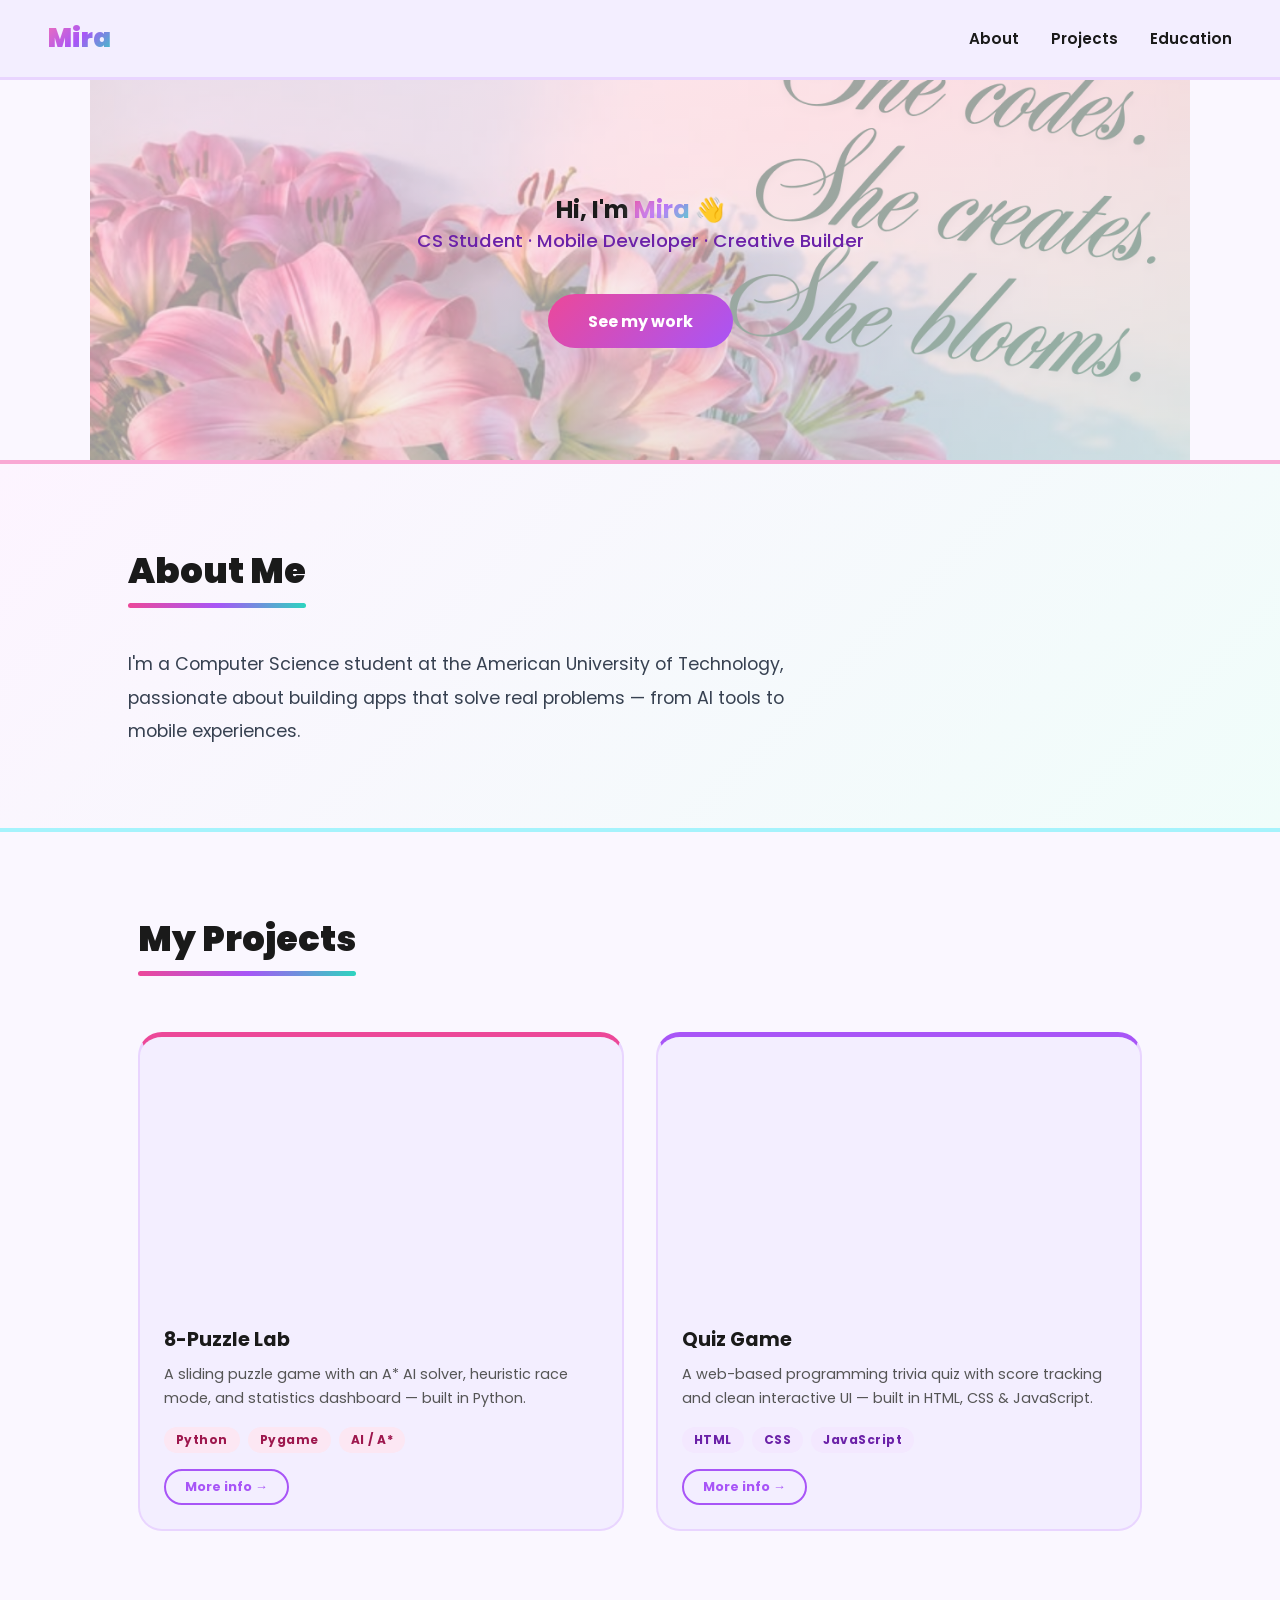
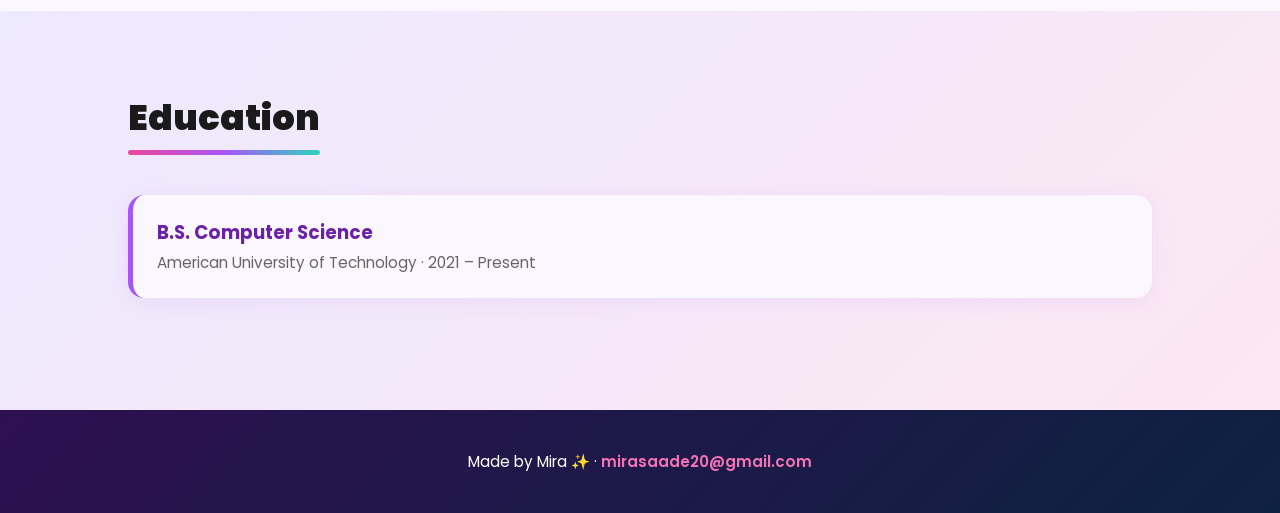
==== index.html @ 347b407c "Refactor HTML structure and add hero background" ====
<!DOCTYPE html>
<html lang="en">

<head>
  <meta charset="UTF-8">
  <meta name="viewport" content="width=device-width, initial-scale=1.0">
  <title>Mira | Portfolio</title>
  <link rel="stylesheet" href="style.css">
</head>

<body>

  <!-- ========== NAVIGATION ========== -->
  <nav>
    <div class="logo">Mira</div>
    <ul class="nav-links">
      <li><a href="#about">About</a></li>
      <li><a href="#projects">Projects</a></li>
      <li><a href="#education">Education</a></li>
    </ul>
  </nav>
  

  <!-- ========== HERO ========== -->
<section id="hero">
  <div class="hero-bg"></div>
  <div class="hero-content">
    <h1>Hi, I'm <span class="highlight">Mira</span> 👋</h1>
    <p class="tagline">CS Student · Mobile Developer · Creative Builder</p>
    <a href="#projects" class="btn">See my work</a>
  </div>
</section>
  <!-- ========== ABOUT ========== -->
  <section id="about">
    <h2>About Me</h2>
    <p>
      I'm a Computer Science student at the American University of Technology,
      passionate about building apps that solve real problems — from AI tools
      to mobile experiences. 
    </p>
  </section>

 <!-- ========== PROJECTS ========== -->
<section id="projects">
  <h2>My Projects</h2>
  <div class="projects-grid">

    <!-- CARD 1: 8-Puzzle Lab -->
    <div class="card fade-in">
      <div class="card-video">
        <iframe src="https://www.youtube.com/embed/MErpe9CyqtI?si=KEgLSwaUrNGm8_VK" title="YouTube video player" frameborder="0" allow="accelerometer; autoplay; clipboard-write; encrypted-media; gyroscope; picture-in-picture; web-share" referrerpolicy="strict-origin-when-cross-origin" allowfullscreen></iframe>
      </div>
      <div class="card-body">
        <h3>8-Puzzle Lab</h3>
        <p class="card-desc">A sliding puzzle game with an A* AI solver, heuristic race mode, and statistics dashboard — built in Python.</p>
        <div class="tags">
          <span class="tag">Python</span>
          <span class="tag">Pygame</span>
          <span class="tag">AI / A*</span>
        </div>
        <a href="puzzle.html" class="more-btn">More info →</a>
      </div>
    </div>

    <!-- CARD 2: Quiz Game -->
    <div class="card fade-in">
      <div class="card-video">
        <iframe src="https://www.youtube.com/embed/pGNWIOs5JM0?si=t8QTlGQ1ZAHev9mw" title="YouTube video player" frameborder="0" allow="accelerometer; autoplay; clipboard-write; encrypted-media; gyroscope; picture-in-picture; web-share" referrerpolicy="strict-origin-when-cross-origin" allowfullscreen></iframe>
      </div>
      <div class="card-body">
        <h3>Quiz Game</h3>
        <p class="card-desc">A web-based programming trivia quiz with score tracking and clean interactive UI — built in HTML, CSS & JavaScript.</p>
        <div class="tags">
          <span class="tag">HTML</span>
          <span class="tag">CSS</span>
          <span class="tag">JavaScript</span>
        </div>
        <a href="quiz.html" class="more-btn">More info →</a>
      </div>
    </div>

  </div>
</section>

  <!-- ========== EDUCATION ========== -->
  <section id="education">
    <h2>Education</h2>

    <div class="edu-item">
      <h3>B.S. Computer Science</h3>
      <p>American University of Technology · 2021 – Present</p>
    </div>

   

  </section>

  <!-- ========== FOOTER ========== -->
  <footer>
    <p>Made by Mira ✨ · <a href="mailto:your@email.com">mirasaade20@gmail.com</a></p>
  </footer>

  <script src="script.js"></script>

</body>
</html>
---- style.css ----
@import url('https://fonts.googleapis.com/css2?family=Poppins:wght@400;600;700;900&display=swap');

* { margin: 0; padding: 0; box-sizing: border-box; }

body {
  font-family: 'Poppins', sans-serif;
  background: #faf7ff;
  color: #1a1a1a;
}

/* ===== NAV ===== */
nav {
  display: flex;
  justify-content: space-between;
  align-items: center;
  padding: 1.2rem 3rem;
  background: #f3eeff;
  border-bottom: 3px solid #e9d5ff;
  position: sticky;
  top: 0;
  z-index: 100;
}

.logo {
  font-size: 1.6rem;
  font-weight: 900;
  background: linear-gradient(135deg, #f472b6, #a855f7, #2dd4bf);
  -webkit-background-clip: text;
  -webkit-text-fill-color: transparent;
  background-clip: text;
}

.nav-links { list-style: none; display: flex; gap: 2rem; }

.nav-links a {
  text-decoration: none;
  color: #1a1a1a;
  font-weight: 600;
  font-size: 0.95rem;
  transition: color 0.2s;
}

.nav-links a:hover { color: #a855f7; }

/* ===== HERO ===== */
#hero {
  position: relative;
  text-align: center;
  padding: 7rem 2rem;
  overflow: hidden;
}

.hero-bg {
  position: absolute;
  inset: 0;
  background-image: url('roses.png');
  background-size: cover;
  background-position: center;
  opacity: 0.65;
  z-index: 0;
}

#hero::after {
  content: '';
  position: absolute;
  inset: 0;
  background: linear-gradient(160deg, 
    rgba(253,242,255,0.5) 0%, 
    rgba(252,231,243,0.4) 40%, 
    rgba(204,251,241,0.45) 100%);  z-index: 1;
}

.hero-content {
  position: relative;
  z-index: 2;
}

#hero h1 {
  text-shadow: 0 2px 20px rgba(255,255,255,0.8);
}

.tagline {
  text-shadow: 0 2px 10px rgba(255,255,255,0.9);
}

.highlight {
  background: linear-gradient(135deg, #ec4899, #a855f7, #2dd4bf);
  -webkit-background-clip: text;
  -webkit-text-fill-color: transparent;
  background-clip: text;
}

.tagline {
  font-size: 1.15rem;
  color: #6b21a8;
  margin-bottom: 2.5rem;
  font-weight: 500;
  position: relative; z-index: 1;
}

.btn {
  display: inline-block;
  background: linear-gradient(135deg, #ec4899, #a855f7);
  color: #fff;
  padding: 0.9rem 2.5rem;
  border-radius: 100px;
  text-decoration: none;
  font-weight: 700;
  font-size: 1rem;
  transition: transform 0.2s, box-shadow 0.2s;
  position: relative; z-index: 1;
}

.btn:hover {
  transform: translateY(-3px);
  box-shadow: 0 12px 35px rgba(168, 85, 247, 0.5);
}

/* ===== SECTIONS SHARED ===== */
section {
  padding: 5rem 3rem;
  max-width: 1100px;
  margin: 0 auto;
}

section h2 {
  font-size: 2.2rem;
  font-weight: 900;
  margin-bottom: 2.5rem;
  display: inline-block;
}

section h2::after {
  content: '';
  display: block;
  height: 5px;
  border-radius: 5px;
  background: linear-gradient(90deg, #ec4899, #a855f7, #2dd4bf);
  margin-top: 6px;
}

/* ===== ABOUT ===== */
#about {
  max-width: 100%;
  padding: 5rem 10%;
  background: linear-gradient(135deg, #fdf4ff, #f0fdfa);
  border-top: 4px solid #f9a8d4;
  border-bottom: 4px solid #a5f3fc;
}

#about p {
  font-size: 1.1rem;
  line-height: 1.9;
  color: #374151;
  max-width: 700px;
}

/* ===== PROJECTS GRID ===== */
.projects-grid {
  display: grid;
  grid-template-columns: repeat(auto-fit, minmax(320px, 1fr));
  gap: 2rem;
  margin-top: 1rem;
}

.card {
  background: #f3eeff;
  border-radius: 24px;
  padding: 1.5rem;
  border: 2px solid #e9d5ff;
  transition: transform 0.25s, box-shadow 0.25s, border-color 0.25s;
}

.card:nth-child(1) { border-top: 5px solid #ec4899; }
.card:nth-child(2) { border-top: 5px solid #a855f7; }
.card:nth-child(3) { border-top: 5px solid #2dd4bf; }
.card:nth-child(4) { border-top: 5px solid #f97316; }
.card:nth-child(5) { border-top: 5px solid #eab308; }
.card:nth-child(6) { border-top: 5px solid #ec4899; }

.card:hover {
  transform: translateY(-8px);
  box-shadow: 0 24px 60px rgba(168, 85, 247, 0.18);
  border-color: #c4b5fd;
}

.card-body h3 {
  font-size: 1.2rem;
  font-weight: 700;
  margin-bottom: 0.5rem;
  color: #1a1a1a;
}

.card-desc {
  font-size: 0.9rem;
  color: #555;
  line-height: 1.7;
  margin-bottom: 1rem;
}

/* ===== VIDEO AREA ===== */
.card-video {
  position: relative;
  width: 100%;
  padding-top: 56.25%;
  border-radius: 14px;
  overflow: hidden;
  margin-bottom: 1.2rem;
}

.card-video iframe {
  position: absolute;
  top: 0; left: 0;
  width: 100%; height: 100%;
  border: none;
  border-radius: 14px;
}

.video-placeholder {
  position: absolute;
  top: 0; left: 0;
  width: 100%; height: 100%;
  display: flex;
  align-items: center;
  justify-content: center;
  background: linear-gradient(135deg, #fdf4ff, #f0fdfa, #fef9c3);
  border-radius: 14px;
}

.video-placeholder span {
  font-size: 0.85rem;
  font-weight: 700;
  color: #a855f7;
}

/* ===== PROJECT DETAILS ===== */
.card-details {
  margin: 1rem 0;
  display: flex;
  flex-direction: column;
  gap: 0.7rem;
}

.detail-row {
  border-left: 3px solid #f472b6;
  padding-left: 0.8rem;
  border-radius: 0;
}

.detail-label {
  font-size: 0.7rem;
  font-weight: 700;
  text-transform: uppercase;
  letter-spacing: 0.05em;
  color: #a855f7;
  display: block;
  margin-bottom: 0.2rem;
}

.detail-row p {
  font-size: 0.85rem;
  color: #555;
  line-height: 1.6;
}

/* ===== TAGS ===== */
.tags { display: flex; flex-wrap: wrap; gap: 8px; margin-top: 1rem; }

.tag {
  font-size: 0.75rem;
  font-weight: 700;
  padding: 4px 12px;
  border-radius: 100px;
  letter-spacing: 0.04em;
}

.card:nth-child(1) .tag { background: #fce7f3; color: #9d174d; }
.card:nth-child(2) .tag { background: #f3e8ff; color: #6b21a8; }
.card:nth-child(3) .tag { background: #ccfbf1; color: #065f46; }
.card:nth-child(4) .tag { background: #ffedd5; color: #9a3412; }
.card:nth-child(5) .tag { background: #fef9c3; color: #713f12; }
.card:nth-child(6) .tag { background: #fce7f3; color: #9d174d; }

/* ===== EDUCATION ===== */
#education {
  max-width: 100%;
  padding: 5rem 10%;
  background: linear-gradient(135deg, #ede9fe, #fce7f3);
}

.edu-item {
  margin-bottom: 2rem;
  padding: 1.5rem;
  border-radius: 16px;
  background: #faf7ff;
  border-left: 5px solid #a855f7;
  box-shadow: 0 4px 20px rgba(168, 85, 247, 0.1);
}

.edu-item h3 {
  font-size: 1.15rem;
  font-weight: 700;
  color: #6b21a8;
  margin-bottom: 0.3rem;
}

.edu-item p { color: #666; font-size: 0.95rem; }

/* ===== FOOTER ===== */
footer {
  background: linear-gradient(135deg, #2d1050, #0d2240);
  color: #fff;
  text-align: center;
  padding: 2.5rem;
  font-size: 0.95rem;
}

footer a {
  color: #f472b6;
  text-decoration: none;
  font-weight: 600;
}

footer a:hover { color: #2dd4bf; }

/* ===== SCROLL ANIMATIONS ===== */
.fade-in {
  opacity: 0;
  transform: translateY(30px);
  transition: opacity 0.6s ease-out, transform 0.6s ease-out;
}

.fade-in.visible {
  opacity: 1;
  transform: translateY(0);
}
/* ===== MORE INFO BUTTON ===== */
.more-btn {
  display: inline-block;
  margin-top: 1rem;
  background: none;
  border: 2px solid #a855f7;
  color: #a855f7;
  padding: 0.45rem 1.2rem;
  border-radius: 100px;
  font-family: 'Poppins', sans-serif;
  font-size: 0.8rem;
  font-weight: 700;
  cursor: pointer;
  transition: all 0.2s;
}

.more-btn:hover {
  background: #a855f7;
  color: #fff;
}

.more-btn.open {
  background: #a855f7;
  color: #fff;
}

/* ===== COLLAPSIBLE DETAILS ===== */
.card-details.hidden {
  display: none;
}

.card-details {
  margin-top: 1rem;
  display: flex;
  flex-direction: column;
  gap: 0.7rem;
  animation: fadeDown 0.3s ease-out;
}

@keyframes fadeDown {
  from { opacity: 0; transform: translateY(-8px); }
  to   { opacity: 1; transform: translateY(0); }
}
.more-btn {
  display: inline-block;
  margin-top: 1rem;
  background: none;
  border: 2px solid #a855f7;
  color: #a855f7;
  padding: 0.45rem 1.2rem;
  border-radius: 100px;
  font-family: 'Poppins', sans-serif;
  font-size: 0.8rem;
  font-weight: 700;
  text-decoration: none;
  transition: all 0.2s;
}

.more-btn:hover {
  background: #a855f7;
  color: #fff;
}
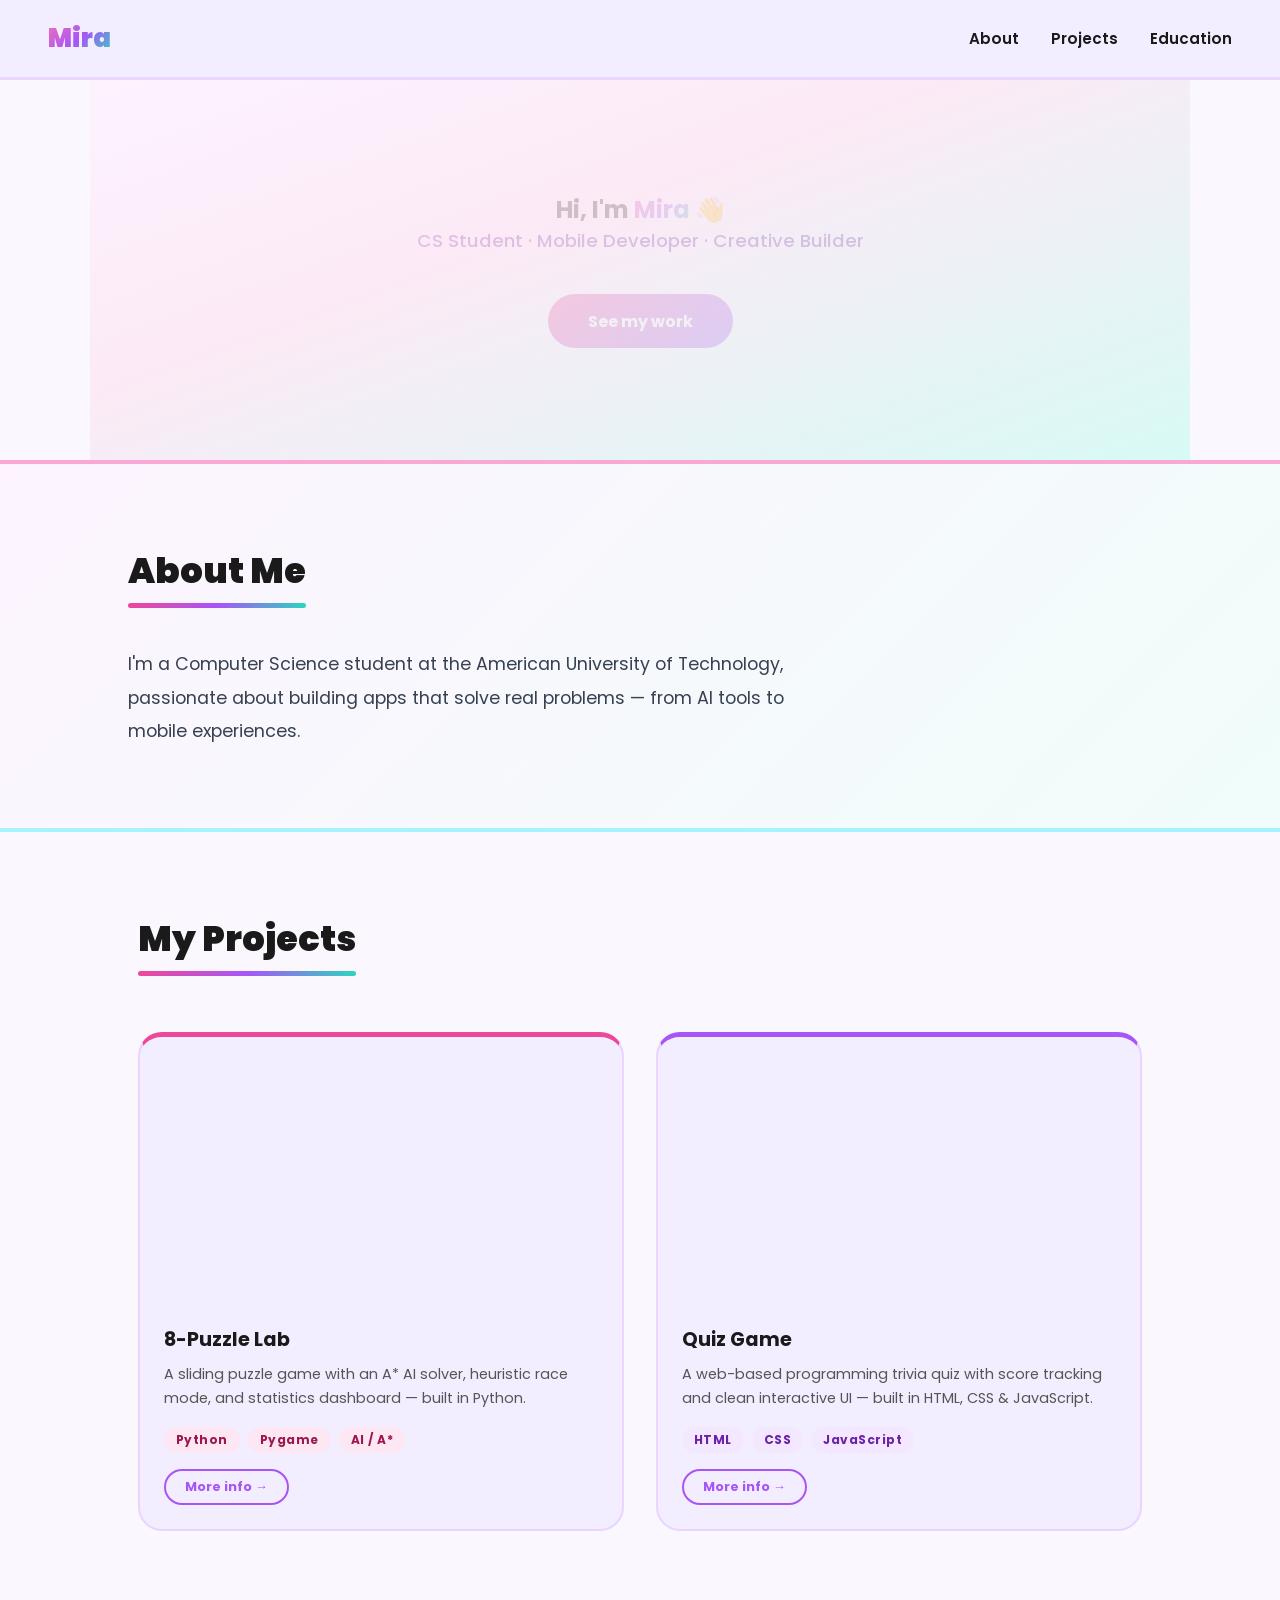
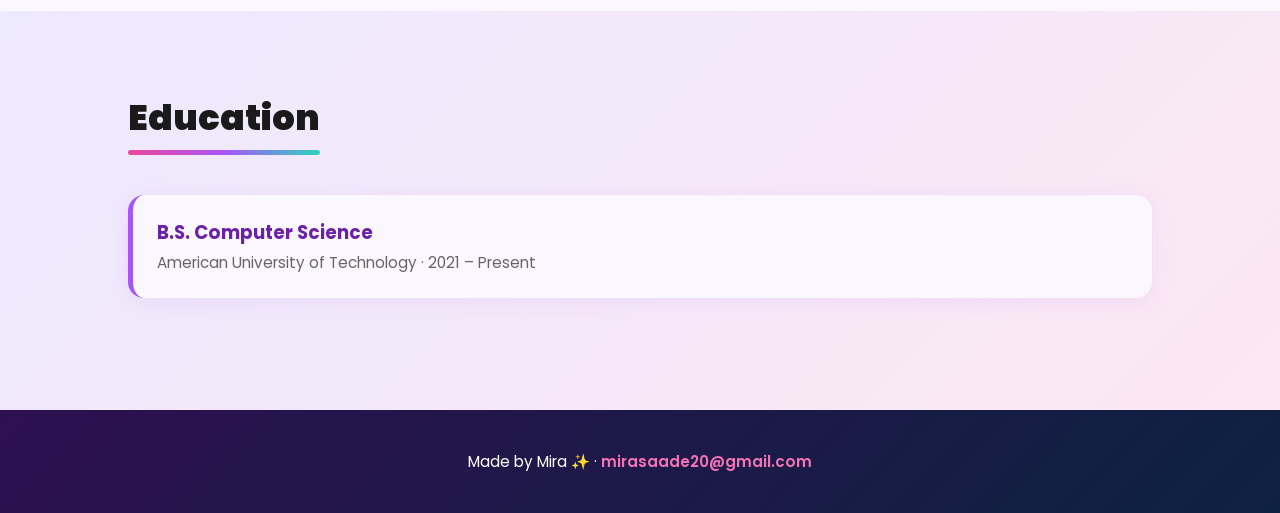
==== commit f0a35824: "Fix HTML structure and formatting" ====
--- a/index.html
+++ b/index.html
@@ -22,14 +22,12 @@
   
 
   <!-- ========== HERO ========== -->
-<section id="hero">
-  <div class="hero-bg"></div>
-  <div class="hero-content">
+  <section id="hero">
     <h1>Hi, I'm <span class="highlight">Mira</span> 👋</h1>
     <p class="tagline">CS Student · Mobile Developer · Creative Builder</p>
     <a href="#projects" class="btn">See my work</a>
-  </div>
-</section>
+  </section>
+
   <!-- ========== ABOUT ========== -->
   <section id="about">
     <h2>About Me</h2>
--- a/style.css
+++ b/style.css
@@ -56,7 +56,7 @@
   background-image: url('roses.png');
   background-size: cover;
   background-position: center;
-  opacity: 0.65;
+  opacity: 0.35;
   z-index: 0;
 }
 
@@ -64,23 +64,13 @@
   content: '';
   position: absolute;
   inset: 0;
-  background: linear-gradient(160deg, 
-    rgba(253,242,255,0.5) 0%, 
-    rgba(252,231,243,0.4) 40%, 
-    rgba(204,251,241,0.45) 100%);  z-index: 1;
+  background: linear-gradient(160deg, rgba(253,242,255,0.85) 0%, rgba(252,231,243,0.8) 40%, rgba(204,251,241,0.75) 100%);
+  z-index: 1;
 }
 
 .hero-content {
   position: relative;
   z-index: 2;
-}
-
-#hero h1 {
-  text-shadow: 0 2px 20px rgba(255,255,255,0.8);
-}
-
-.tagline {
-  text-shadow: 0 2px 10px rgba(255,255,255,0.9);
 }
 
 .highlight {
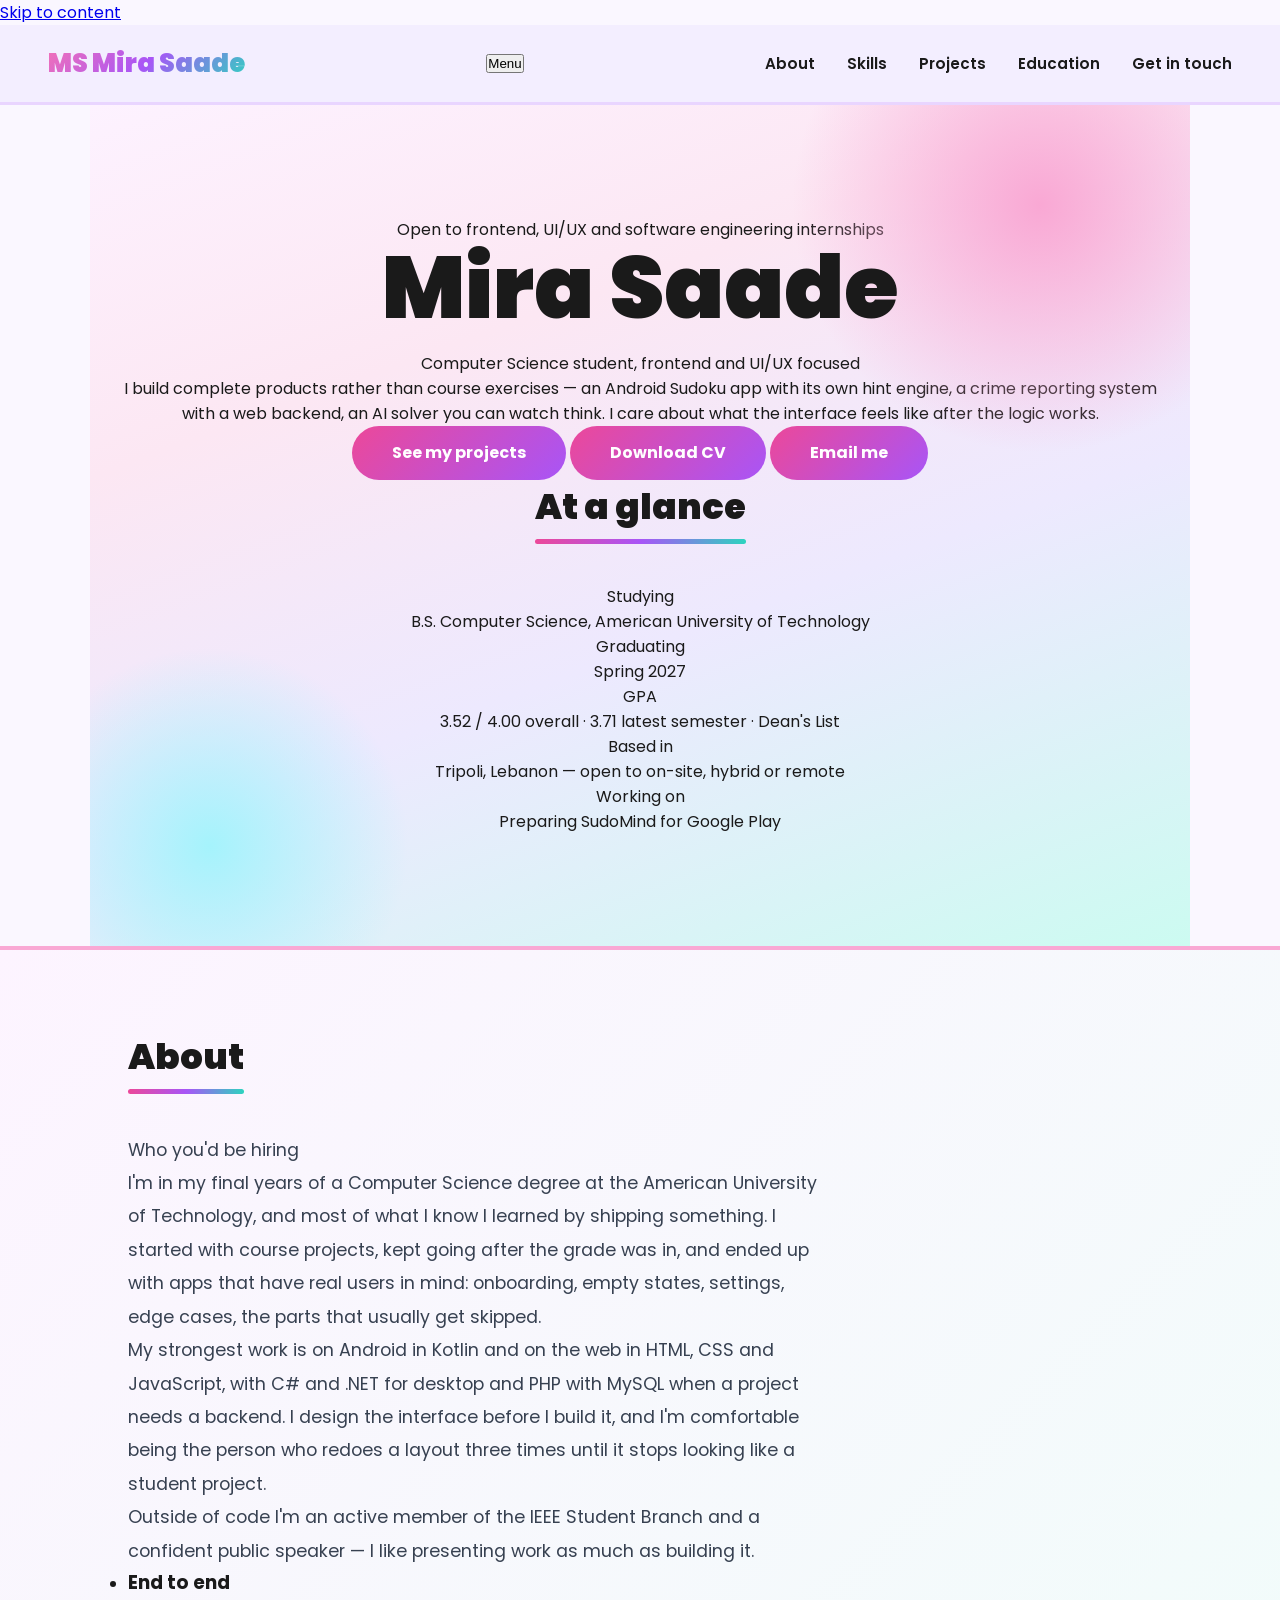
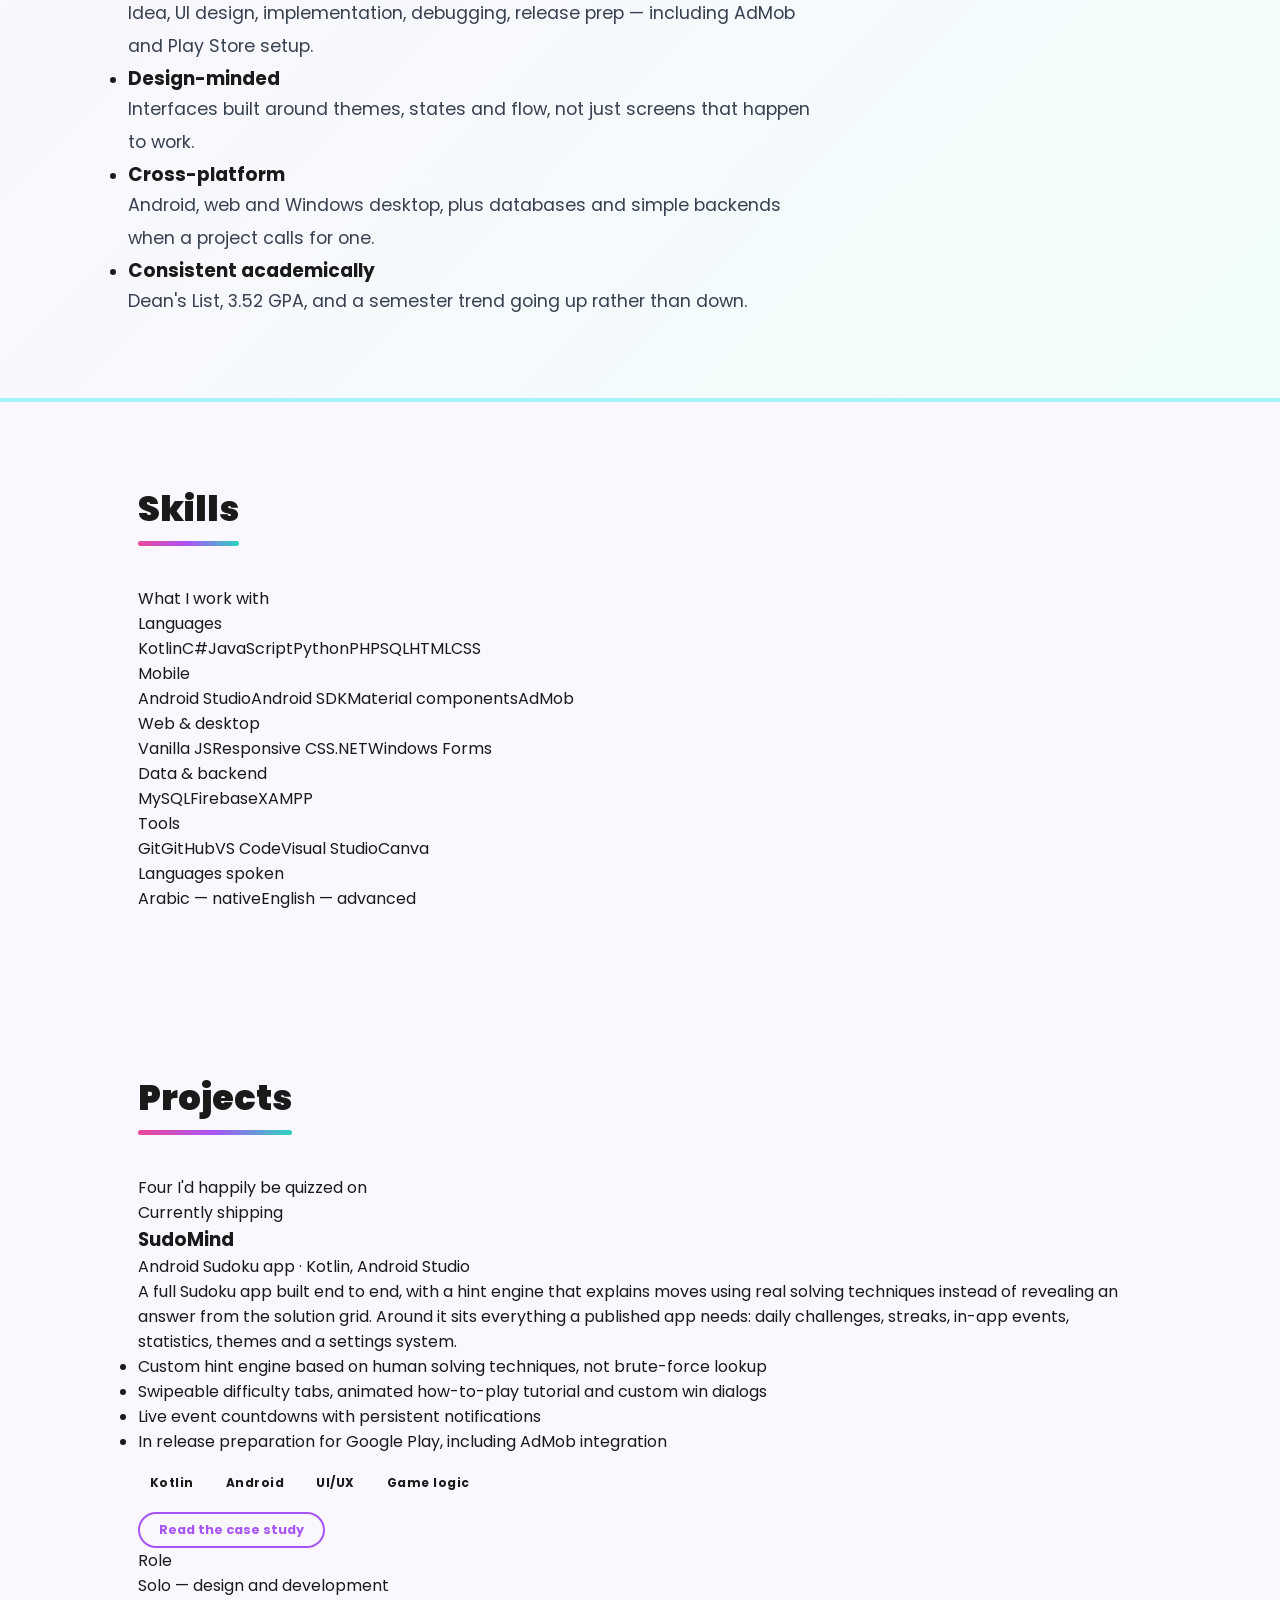
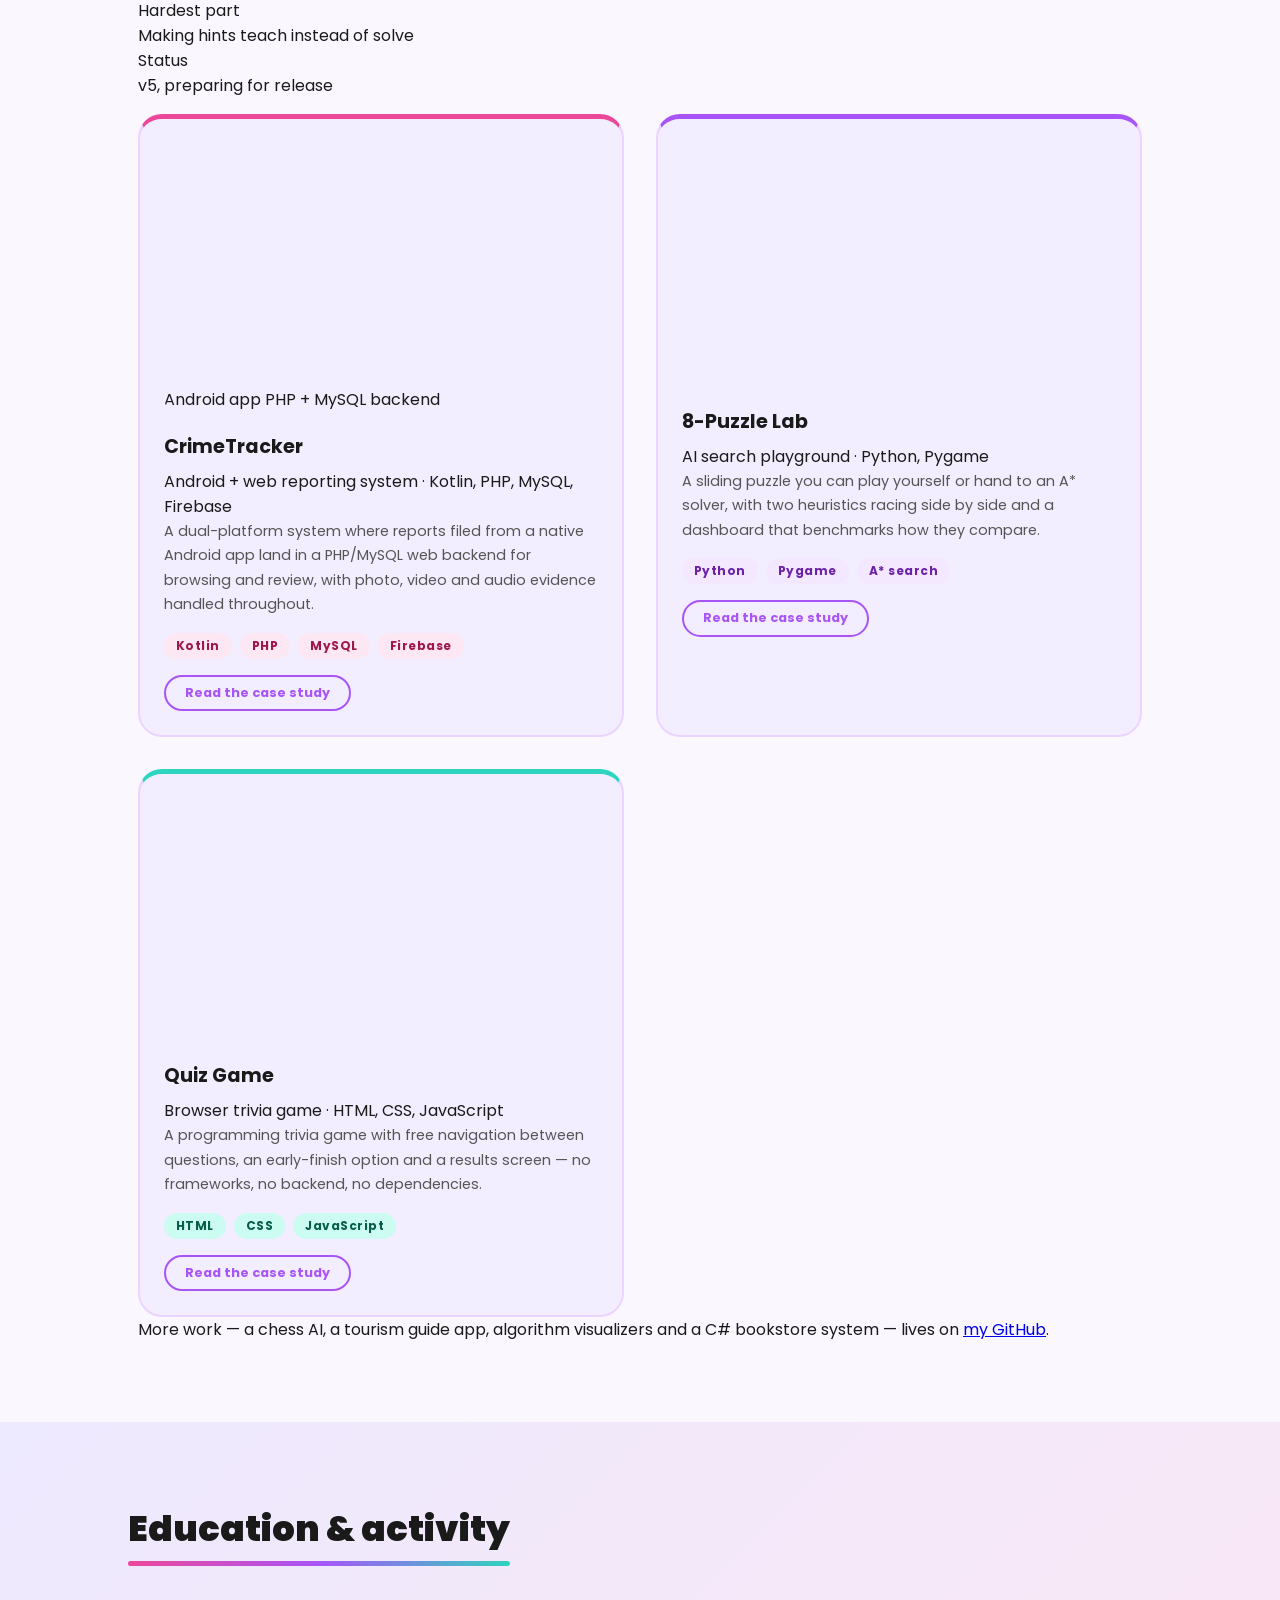
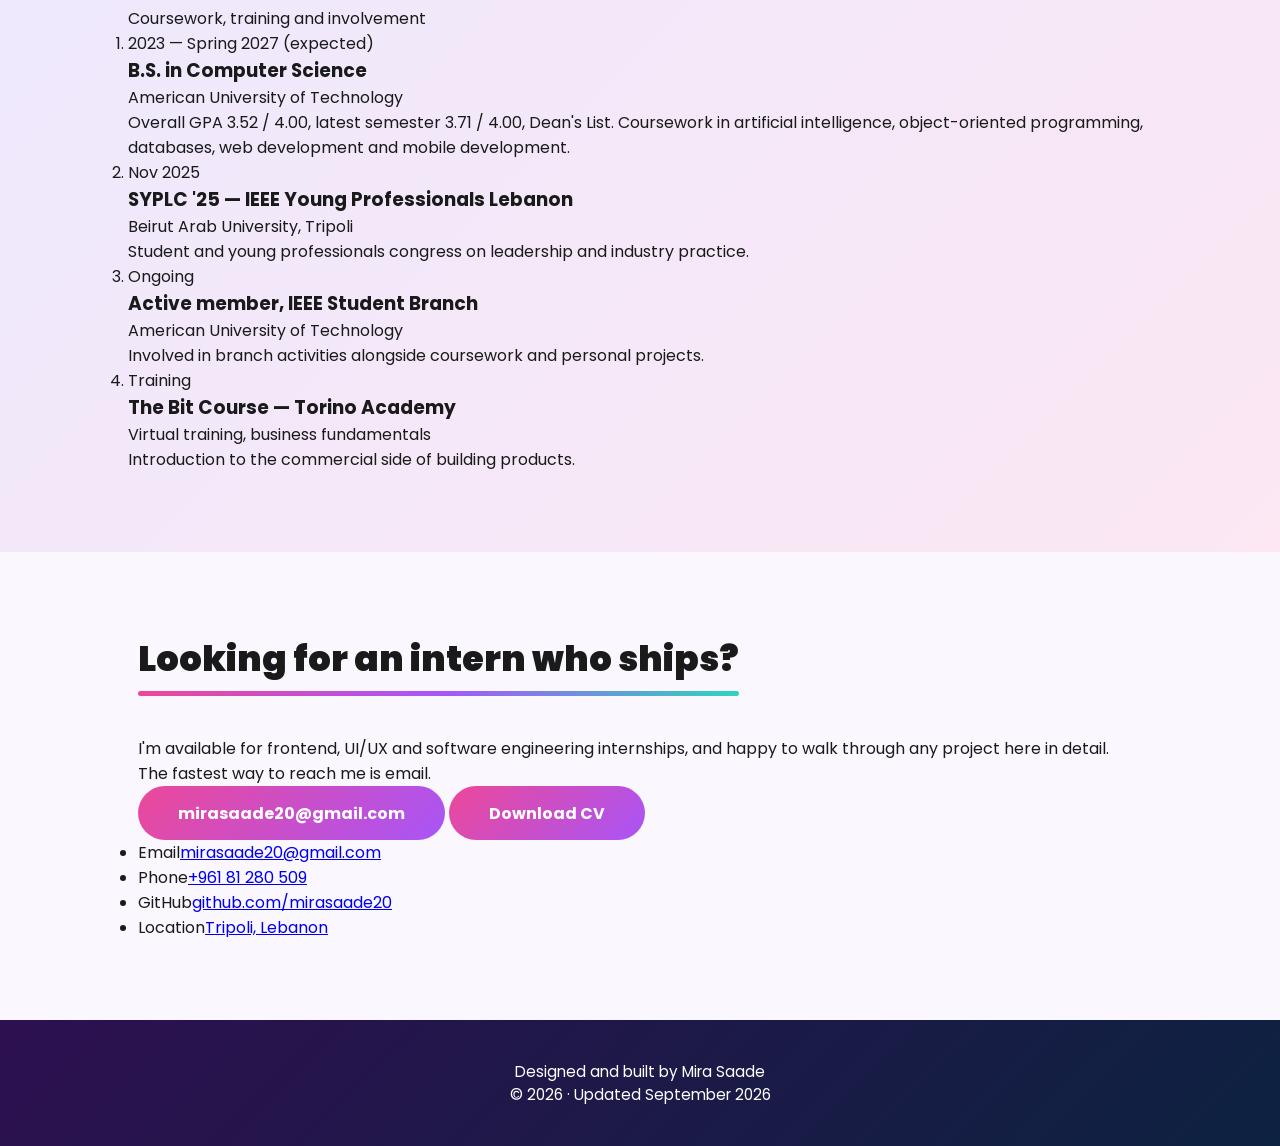
==== commit 90297b8b: "Update index.html" ====
--- a/index.html
+++ b/index.html
@@ -4,101 +4,387 @@
 <head>
   <meta charset="UTF-8">
   <meta name="viewport" content="width=device-width, initial-scale=1.0">
-  <title>Mira | Portfolio</title>
+  <title>Mira Saade — Frontend & UI/UX focused CS student</title>
+  <meta name="description"
+    content="Mira Saade, Computer Science student at the American University of Technology. Android, web and desktop apps built end to end. Open to frontend, UI/UX and software engineering internships.">
+  <link rel="preconnect" href="https://fonts.googleapis.com">
+  <link rel="preconnect" href="https://fonts.gstatic.com" crossorigin>
+  <link
+    href="https://fonts.googleapis.com/css2?family=Sora:wght@500;600;700&family=Inter:wght@400;500;600&display=swap"
+    rel="stylesheet">
   <link rel="stylesheet" href="style.css">
 </head>
 
 <body>
 
+  <a class="skip-link" href="#main">Skip to content</a>
+
   <!-- ========== NAVIGATION ========== -->
-  <nav>
-    <div class="logo">Mira</div>
-    <ul class="nav-links">
-      <li><a href="#about">About</a></li>
-      <li><a href="#projects">Projects</a></li>
-      <li><a href="#education">Education</a></li>
-    </ul>
-  </nav>
-  
-
-  <!-- ========== HERO ========== -->
-  <section id="hero">
-    <h1>Hi, I'm <span class="highlight">Mira</span> 👋</h1>
-    <p class="tagline">CS Student · Mobile Developer · Creative Builder</p>
-    <a href="#projects" class="btn">See my work</a>
-  </section>
-
-  <!-- ========== ABOUT ========== -->
-  <section id="about">
-    <h2>About Me</h2>
-    <p>
-      I'm a Computer Science student at the American University of Technology,
-      passionate about building apps that solve real problems — from AI tools
-      to mobile experiences. 
-    </p>
-  </section>
-
- <!-- ========== PROJECTS ========== -->
-<section id="projects">
-  <h2>My Projects</h2>
-  <div class="projects-grid">
-
-    <!-- CARD 1: 8-Puzzle Lab -->
-    <div class="card fade-in">
-      <div class="card-video">
-        <iframe src="https://www.youtube.com/embed/MErpe9CyqtI?si=KEgLSwaUrNGm8_VK" title="YouTube video player" frameborder="0" allow="accelerometer; autoplay; clipboard-write; encrypted-media; gyroscope; picture-in-picture; web-share" referrerpolicy="strict-origin-when-cross-origin" allowfullscreen></iframe>
-      </div>
-      <div class="card-body">
-        <h3>8-Puzzle Lab</h3>
-        <p class="card-desc">A sliding puzzle game with an A* AI solver, heuristic race mode, and statistics dashboard — built in Python.</p>
-        <div class="tags">
-          <span class="tag">Python</span>
-          <span class="tag">Pygame</span>
-          <span class="tag">AI / A*</span>
-        </div>
-        <a href="puzzle.html" class="more-btn">More info →</a>
-      </div>
-    </div>
-
-    <!-- CARD 2: Quiz Game -->
-    <div class="card fade-in">
-      <div class="card-video">
-        <iframe src="https://www.youtube.com/embed/pGNWIOs5JM0?si=t8QTlGQ1ZAHev9mw" title="YouTube video player" frameborder="0" allow="accelerometer; autoplay; clipboard-write; encrypted-media; gyroscope; picture-in-picture; web-share" referrerpolicy="strict-origin-when-cross-origin" allowfullscreen></iframe>
-      </div>
-      <div class="card-body">
-        <h3>Quiz Game</h3>
-        <p class="card-desc">A web-based programming trivia quiz with score tracking and clean interactive UI — built in HTML, CSS & JavaScript.</p>
-        <div class="tags">
-          <span class="tag">HTML</span>
-          <span class="tag">CSS</span>
-          <span class="tag">JavaScript</span>
-        </div>
-        <a href="quiz.html" class="more-btn">More info →</a>
-      </div>
-    </div>
-
-  </div>
-</section>
-
-  <!-- ========== EDUCATION ========== -->
-  <section id="education">
-    <h2>Education</h2>
-
-    <div class="edu-item">
-      <h3>B.S. Computer Science</h3>
-      <p>American University of Technology · 2021 – Present</p>
-    </div>
-
-   
-
-  </section>
+  <header class="nav-wrap">
+    <nav aria-label="Main">
+      <a class="logo" href="index.html">
+        <span class="logo-mark">MS</span>
+        <span class="logo-text">Mira Saade</span>
+      </a>
+
+      <button class="nav-toggle" aria-expanded="false" aria-controls="nav-menu">
+        <span class="nav-toggle-bars" aria-hidden="true"></span>
+        <span class="sr-only">Menu</span>
+      </button>
+
+      <ul class="nav-links" id="nav-menu">
+        <li><a href="#about">About</a></li>
+        <li><a href="#skills">Skills</a></li>
+        <li><a href="#projects">Projects</a></li>
+        <li><a href="#education">Education</a></li>
+        <li><a class="nav-cta" href="#contact">Get in touch</a></li>
+      </ul>
+    </nav>
+  </header>
+
+  <main id="main">
+
+    <!-- ========== HERO ========== -->
+    <section id="hero">
+      <div class="hero-inner">
+
+        <div class="hero-lead">
+          <p class="status"><span class="status-dot" aria-hidden="true"></span>Open to frontend, UI/UX and software
+            engineering internships</p>
+
+          <h1>Mira Saade</h1>
+
+          <p class="hero-role">Computer Science student, frontend and UI/UX focused</p>
+
+          <p class="hero-pitch">
+            I build complete products rather than course exercises — an Android Sudoku app with its own hint engine, a
+            crime reporting system with a web backend, an AI solver you can watch think. I care about what the interface
+            feels like after the logic works.
+          </p>
+
+          <div class="hero-actions">
+            <a class="btn btn-primary" href="#projects">See my projects</a>
+            <a class="btn btn-ghost" href="Mira_Saade_CV.pdf" download>Download CV</a>
+            <a class="btn btn-ghost" href="mailto:mirasaade20@gmail.com">Email me</a>
+          </div>
+        </div>
+
+        <aside class="hero-card" aria-label="Quick facts">
+          <h2 class="hero-card-title">At a glance</h2>
+          <dl class="facts">
+            <div class="fact">
+              <dt>Studying</dt>
+              <dd>B.S. Computer Science, American University of Technology</dd>
+            </div>
+            <div class="fact">
+              <dt>Graduating</dt>
+              <dd>Spring 2027</dd>
+            </div>
+            <div class="fact">
+              <dt>GPA</dt>
+              <dd>3.52 / 4.00 overall · 3.71 latest semester · Dean's List</dd>
+            </div>
+            <div class="fact">
+              <dt>Based in</dt>
+              <dd>Tripoli, Lebanon — open to on-site, hybrid or remote</dd>
+            </div>
+            <div class="fact">
+              <dt>Working on</dt>
+              <dd>Preparing SudoMind for Google Play</dd>
+            </div>
+          </dl>
+        </aside>
+
+      </div>
+    </section>
+
+    <!-- ========== ABOUT ========== -->
+    <section id="about">
+      <div class="section-head">
+        <h2>About</h2>
+        <p class="section-note">Who you'd be hiring</p>
+      </div>
+
+      <div class="about-grid">
+        <div class="about-text">
+          <p>
+            I'm in my final years of a Computer Science degree at the American University of Technology, and most of
+            what I know I learned by shipping something. I started with course projects, kept going after the grade was
+            in, and ended up with apps that have real users in mind: onboarding, empty states, settings, edge cases,
+            the parts that usually get skipped.
+          </p>
+          <p>
+            My strongest work is on Android in Kotlin and on the web in HTML, CSS and JavaScript, with C# and .NET for
+            desktop and PHP with MySQL when a project needs a backend. I design the interface before I build it, and I'm
+            comfortable being the person who redoes a layout three times until it stops looking like a student project.
+          </p>
+          <p>
+            Outside of code I'm an active member of the IEEE Student Branch and a confident public speaker — I like
+            presenting work as much as building it.
+          </p>
+        </div>
+
+        <ul class="about-points">
+          <li>
+            <h3>End to end</h3>
+            <p>Idea, UI design, implementation, debugging, release prep — including AdMob and Play Store setup.</p>
+          </li>
+          <li>
+            <h3>Design-minded</h3>
+            <p>Interfaces built around themes, states and flow, not just screens that happen to work.</p>
+          </li>
+          <li>
+            <h3>Cross-platform</h3>
+            <p>Android, web and Windows desktop, plus databases and simple backends when a project calls for one.</p>
+          </li>
+          <li>
+            <h3>Consistent academically</h3>
+            <p>Dean's List, 3.52 GPA, and a semester trend going up rather than down.</p>
+          </li>
+        </ul>
+      </div>
+    </section>
+
+    <!-- ========== SKILLS ========== -->
+    <section id="skills">
+      <div class="section-head">
+        <h2>Skills</h2>
+        <p class="section-note">What I work with</p>
+      </div>
+
+      <dl class="skill-rows">
+        <div class="skill-row">
+          <dt>Languages</dt>
+          <dd>
+            <span class="chip chip-strong">Kotlin</span><span class="chip chip-strong">C#</span><span
+              class="chip chip-strong">JavaScript</span><span class="chip">Python</span><span class="chip">PHP</span><span
+              class="chip">SQL</span><span class="chip">HTML</span><span class="chip">CSS</span>
+          </dd>
+        </div>
+        <div class="skill-row">
+          <dt>Mobile</dt>
+          <dd><span class="chip">Android Studio</span><span class="chip">Android SDK</span><span class="chip">Material
+              components</span><span class="chip">AdMob</span></dd>
+        </div>
+        <div class="skill-row">
+          <dt>Web &amp; desktop</dt>
+          <dd><span class="chip">Vanilla JS</span><span class="chip">Responsive CSS</span><span class="chip">.NET</span><span
+              class="chip">Windows Forms</span></dd>
+        </div>
+        <div class="skill-row">
+          <dt>Data &amp; backend</dt>
+          <dd><span class="chip">MySQL</span><span class="chip">Firebase</span><span class="chip">XAMPP</span></dd>
+        </div>
+        <div class="skill-row">
+          <dt>Tools</dt>
+          <dd><span class="chip">Git</span><span class="chip">GitHub</span><span class="chip">VS Code</span><span
+              class="chip">Visual Studio</span><span class="chip">Canva</span></dd>
+        </div>
+        <div class="skill-row">
+          <dt>Languages spoken</dt>
+          <dd><span class="chip">Arabic — native</span><span class="chip">English — advanced</span></dd>
+        </div>
+      </dl>
+    </section>
+
+    <!-- ========== PROJECTS ========== -->
+    <section id="projects">
+      <div class="section-head">
+        <h2>Projects</h2>
+        <p class="section-note">Four I'd happily be quizzed on</p>
+      </div>
+
+      <!-- FEATURED -->
+      <article class="featured reveal">
+        <div class="featured-main">
+          <p class="featured-flag">Currently shipping</p>
+          <h3>SudoMind</h3>
+          <p class="featured-sub">Android Sudoku app · Kotlin, Android Studio</p>
+          <p class="featured-desc">
+            A full Sudoku app built end to end, with a hint engine that explains moves using real solving techniques
+            instead of revealing an answer from the solution grid. Around it sits everything a published app needs:
+            daily challenges, streaks, in-app events, statistics, themes and a settings system.
+          </p>
+          <ul class="featured-points">
+            <li>Custom hint engine based on human solving techniques, not brute-force lookup</li>
+            <li>Swipeable difficulty tabs, animated how-to-play tutorial and custom win dialogs</li>
+            <li>Live event countdowns with persistent notifications</li>
+            <li>In release preparation for Google Play, including AdMob integration</li>
+          </ul>
+          <div class="tags">
+            <span class="tag">Kotlin</span><span class="tag">Android</span><span class="tag">UI/UX</span><span
+              class="tag">Game logic</span>
+          </div>
+          <a href="sudomind.html" class="more-btn">Read the case study</a>
+        </div>
+
+        <div class="featured-side">
+          <dl class="mini-facts">
+            <div>
+              <dt>Role</dt>
+              <dd>Solo — design and development</dd>
+            </div>
+            <div>
+              <dt>Hardest part</dt>
+              <dd>Making hints teach instead of solve</dd>
+            </div>
+            <div>
+              <dt>Status</dt>
+              <dd>v5, preparing for release</dd>
+            </div>
+          </dl>
+        </div>
+      </article>
+
+      <!-- GRID -->
+      <div class="projects-grid">
+
+        <article class="card reveal">
+          <div class="card-video card-figure" aria-hidden="true">
+            <div class="figure-inner">
+              <span class="figure-node">Android app</span>
+              <span class="figure-line"></span>
+              <span class="figure-node">PHP + MySQL backend</span>
+            </div>
+          </div>
+          <div class="card-body">
+            <h3>CrimeTracker</h3>
+            <p class="card-sub">Android + web reporting system · Kotlin, PHP, MySQL, Firebase</p>
+            <p class="card-desc">
+              A dual-platform system where reports filed from a native Android app land in a PHP/MySQL web backend for
+              browsing and review, with photo, video and audio evidence handled throughout.
+            </p>
+            <div class="tags">
+              <span class="tag">Kotlin</span><span class="tag">PHP</span><span class="tag">MySQL</span><span
+                class="tag">Firebase</span>
+            </div>
+            <a href="crimetracker.html" class="more-btn">Read the case study</a>
+          </div>
+        </article>
+
+        <article class="card reveal">
+          <div class="card-video">
+            <iframe src="https://www.youtube.com/embed/MErpe9CyqtI?si=KEgLSwaUrNGm8_VK"
+              title="8-Puzzle Lab demo video" loading="lazy" frameborder="0"
+              allow="accelerometer; autoplay; clipboard-write; encrypted-media; gyroscope; picture-in-picture; web-share"
+              referrerpolicy="strict-origin-when-cross-origin" allowfullscreen></iframe>
+          </div>
+          <div class="card-body">
+            <h3>8-Puzzle Lab</h3>
+            <p class="card-sub">AI search playground · Python, Pygame</p>
+            <p class="card-desc">
+              A sliding puzzle you can play yourself or hand to an A* solver, with two heuristics racing side by side
+              and a dashboard that benchmarks how they compare.
+            </p>
+            <div class="tags">
+              <span class="tag">Python</span><span class="tag">Pygame</span><span class="tag">A* search</span>
+            </div>
+            <a href="puzzle.html" class="more-btn">Read the case study</a>
+          </div>
+        </article>
+
+        <article class="card reveal">
+          <div class="card-video">
+            <iframe src="https://www.youtube.com/embed/pGNWIOs5JM0?si=t8QTlGQ1ZAHev9mw" title="Quiz Game demo video"
+              loading="lazy" frameborder="0"
+              allow="accelerometer; autoplay; clipboard-write; encrypted-media; gyroscope; picture-in-picture; web-share"
+              referrerpolicy="strict-origin-when-cross-origin" allowfullscreen></iframe>
+          </div>
+          <div class="card-body">
+            <h3>Quiz Game</h3>
+            <p class="card-sub">Browser trivia game · HTML, CSS, JavaScript</p>
+            <p class="card-desc">
+              A programming trivia game with free navigation between questions, an early-finish option and a results
+              screen — no frameworks, no backend, no dependencies.
+            </p>
+            <div class="tags">
+              <span class="tag">HTML</span><span class="tag">CSS</span><span class="tag">JavaScript</span>
+            </div>
+            <a href="quiz.html" class="more-btn">Read the case study</a>
+          </div>
+        </article>
+
+      </div>
+
+      <p class="projects-footnote">
+        More work — a chess AI, a tourism guide app, algorithm visualizers and a C# bookstore system — lives on
+        <a href="https://github.com/mirasaade20" target="_blank" rel="noopener">my GitHub</a>.
+      </p>
+    </section>
+
+    <!-- ========== EDUCATION & ACTIVITY ========== -->
+    <section id="education">
+      <div class="section-head">
+        <h2>Education &amp; activity</h2>
+        <p class="section-note">Coursework, training and involvement</p>
+      </div>
+
+      <ol class="timeline">
+        <li>
+          <p class="time-when">2023 — Spring 2027 (expected)</p>
+          <h3>B.S. in Computer Science</h3>
+          <p class="time-where">American University of Technology</p>
+          <p class="time-desc">
+            Overall GPA 3.52 / 4.00, latest semester 3.71 / 4.00, Dean's List. Coursework in artificial intelligence,
+            object-oriented programming, databases, web development and mobile development.
+          </p>
+        </li>
+        <li>
+          <p class="time-when">Nov 2025</p>
+          <h3>SYPLC '25 — IEEE Young Professionals Lebanon</h3>
+          <p class="time-where">Beirut Arab University, Tripoli</p>
+          <p class="time-desc">Student and young professionals congress on leadership and industry practice.</p>
+        </li>
+        <li>
+          <p class="time-when">Ongoing</p>
+          <h3>Active member, IEEE Student Branch</h3>
+          <p class="time-where">American University of Technology</p>
+          <p class="time-desc">Involved in branch activities alongside coursework and personal projects.</p>
+        </li>
+        <li>
+          <p class="time-when">Training</p>
+          <h3>The Bit Course — Torino Academy</h3>
+          <p class="time-where">Virtual training, business fundamentals</p>
+          <p class="time-desc">Introduction to the commercial side of building products.</p>
+        </li>
+      </ol>
+    </section>
+
+    <!-- ========== CONTACT ========== -->
+    <section id="contact">
+      <div class="contact-inner">
+        <div class="contact-lead">
+          <h2>Looking for an intern who ships?</h2>
+          <p>
+            I'm available for frontend, UI/UX and software engineering internships, and happy to walk through any
+            project here in detail. The fastest way to reach me is email.
+          </p>
+          <div class="hero-actions">
+            <a class="btn btn-primary" href="mailto:mirasaade20@gmail.com">mirasaade20@gmail.com</a>
+            <a class="btn btn-ghost btn-on-dark" href="Mira_Saade_CV.pdf" download>Download CV</a>
+          </div>
+        </div>
+
+        <ul class="contact-list">
+          <li><span>Email</span><a href="mailto:mirasaade20@gmail.com">mirasaade20@gmail.com</a></li>
+          <li><span>Phone</span><a href="tel:+96181280509">+961 81 280 509</a></li>
+          <li><span>GitHub</span><a href="https://github.com/mirasaade20" target="_blank"
+              rel="noopener">github.com/mirasaade20</a></li>
+          <li><span>Location</span><a href="#hero">Tripoli, Lebanon</a></li>
+        </ul>
+      </div>
+    </section>
+
+  </main>
 
   <!-- ========== FOOTER ========== -->
   <footer>
-    <p>Made by Mira ✨ · <a href="mailto:your@email.com">mirasaade20@gmail.com</a></p>
+    <p>Designed and built by Mira Saade</p>
+    <p class="footer-meta">&copy; <span id="year">2026</span> · Updated September 2026</p>
   </footer>
 
   <script src="script.js"></script>
 
 </body>
+
 </html>
--- a/style.css
+++ b/style.css
@@ -44,33 +44,38 @@
 
 /* ===== HERO ===== */
 #hero {
-  position: relative;
   text-align: center;
   padding: 7rem 2rem;
+  background: linear-gradient(160deg, #fdf2ff 0%, #fce7f3 30%, #ede9fe 60%, #ccfbf1 100%);
+  position: relative;
   overflow: hidden;
 }
 
-.hero-bg {
+#hero::before {
+  content: '';
   position: absolute;
-  inset: 0;
-  background-image: url('roses.png');
-  background-size: cover;
-  background-position: center;
-  opacity: 0.35;
-  z-index: 0;
+  width: 500px; height: 500px;
+  background: radial-gradient(circle, #f9a8d4 0%, transparent 70%);
+  top: -150px; right: -100px;
+  pointer-events: none;
 }
 
 #hero::after {
   content: '';
   position: absolute;
-  inset: 0;
-  background: linear-gradient(160deg, rgba(253,242,255,0.85) 0%, rgba(252,231,243,0.8) 40%, rgba(204,251,241,0.75) 100%);
-  z-index: 1;
-}
-
-.hero-content {
-  position: relative;
-  z-index: 2;
+  width: 400px; height: 400px;
+  background: radial-gradient(circle, #a5f3fc 0%, transparent 70%);
+  bottom: -100px; left: -80px;
+  pointer-events: none;
+}
+
+#hero h1 {
+  font-size: clamp(2.8rem, 7vw, 5.5rem);
+  font-weight: 900;
+  line-height: 1.05;
+  margin-bottom: 1rem;
+  position: relative; z-index: 1;
+  color: #1a1a1a;
 }
 
 .highlight {
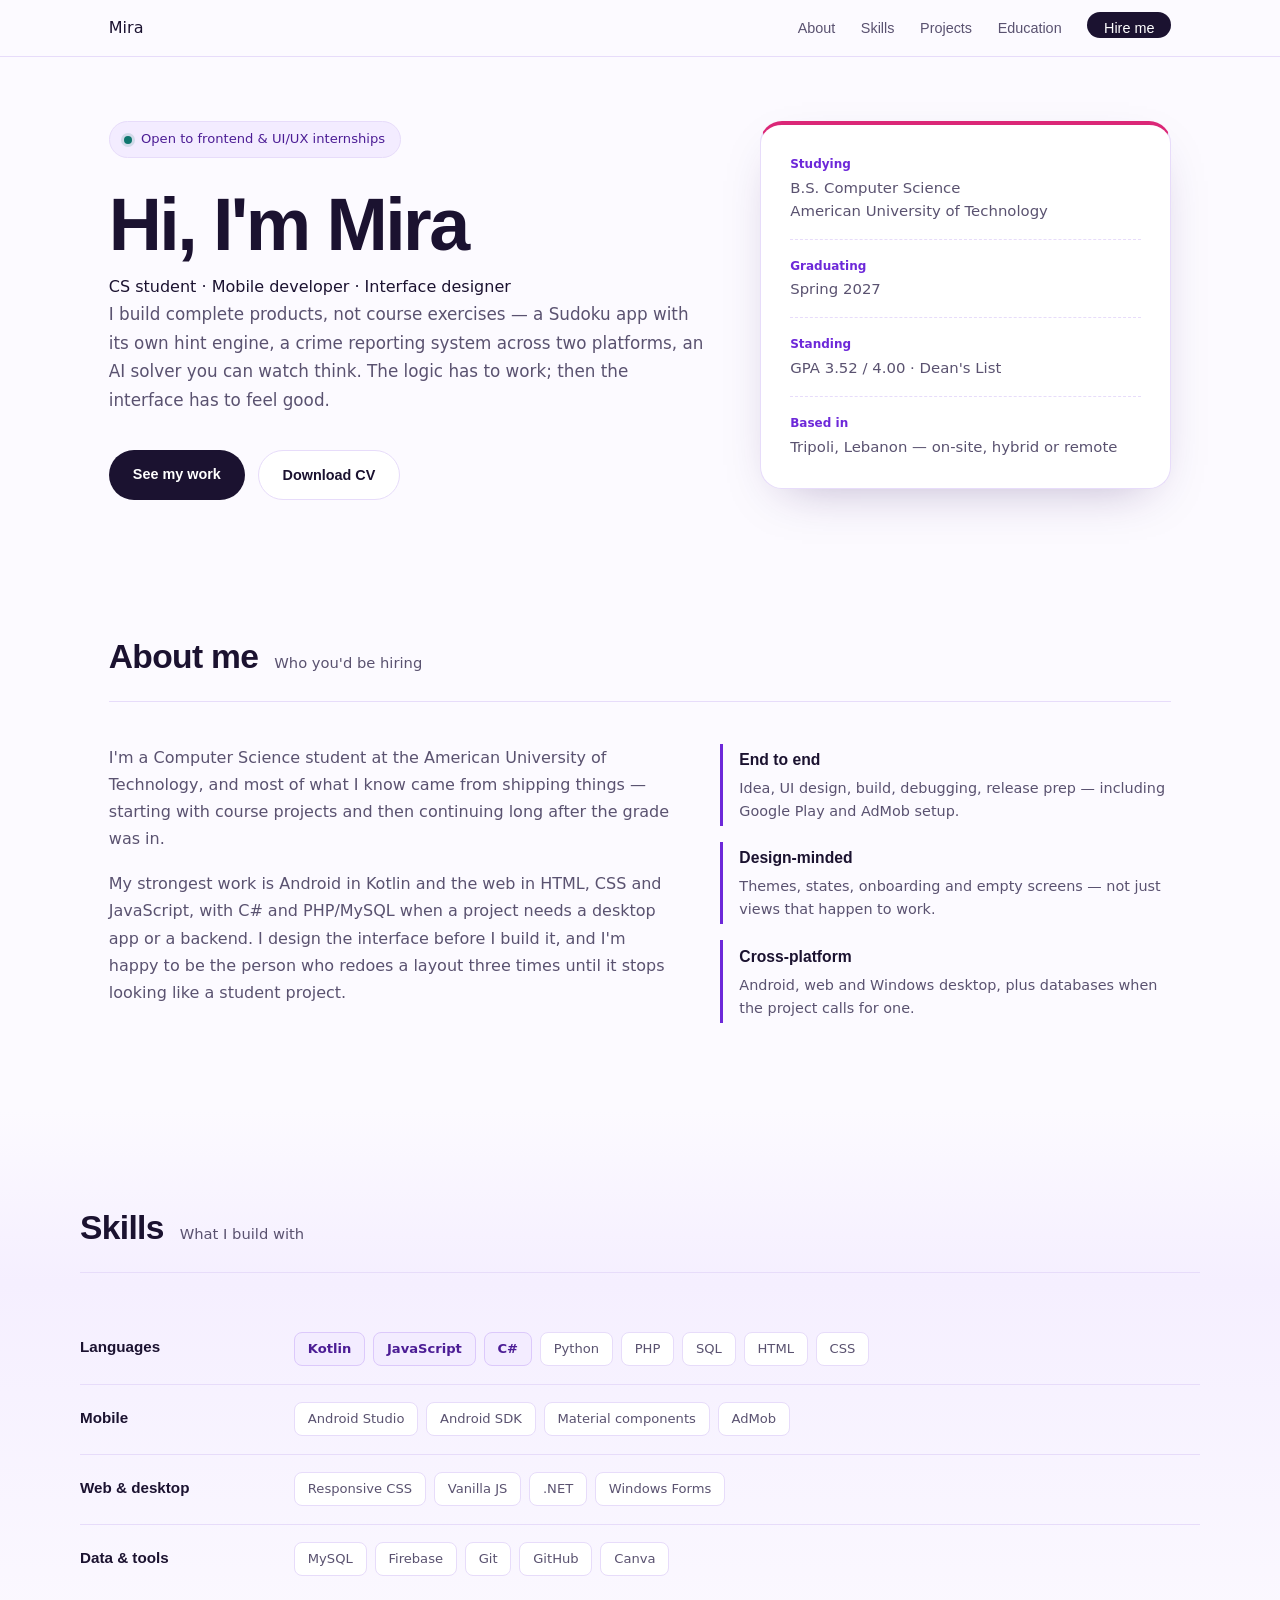
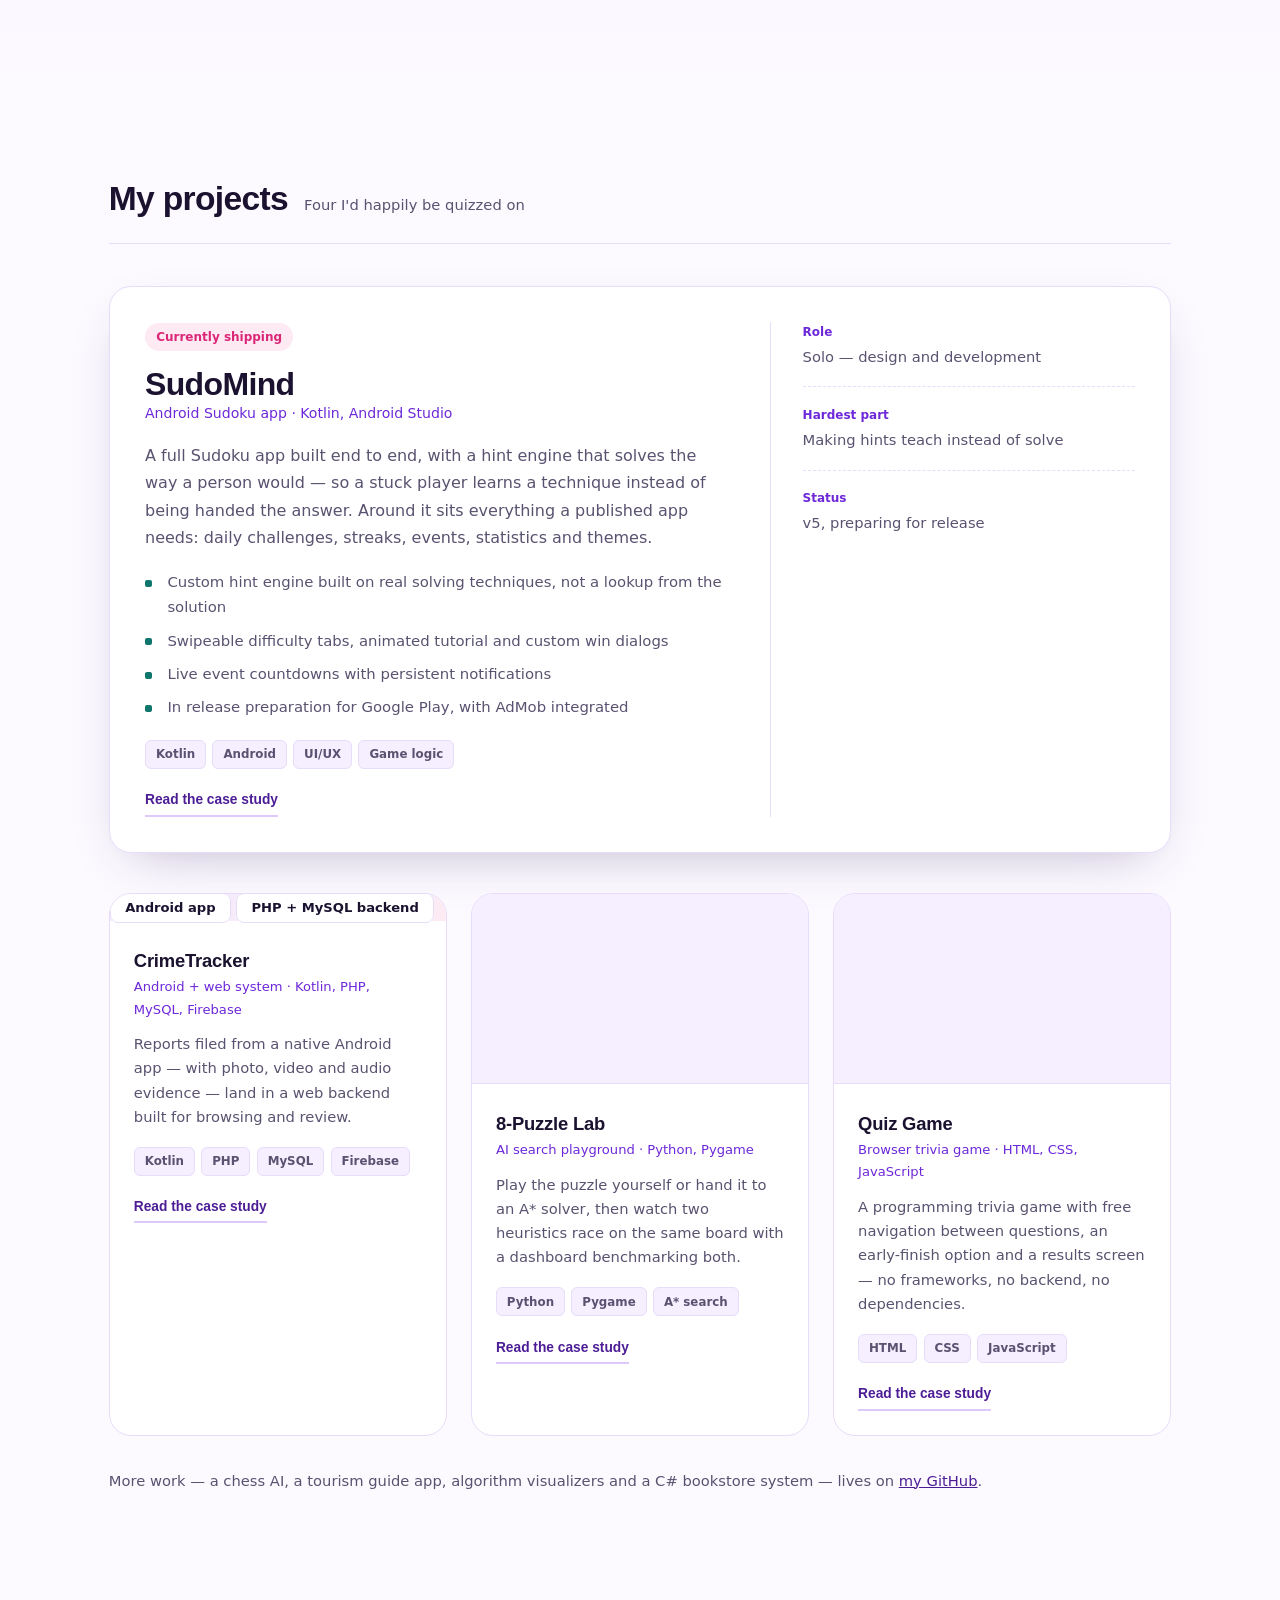
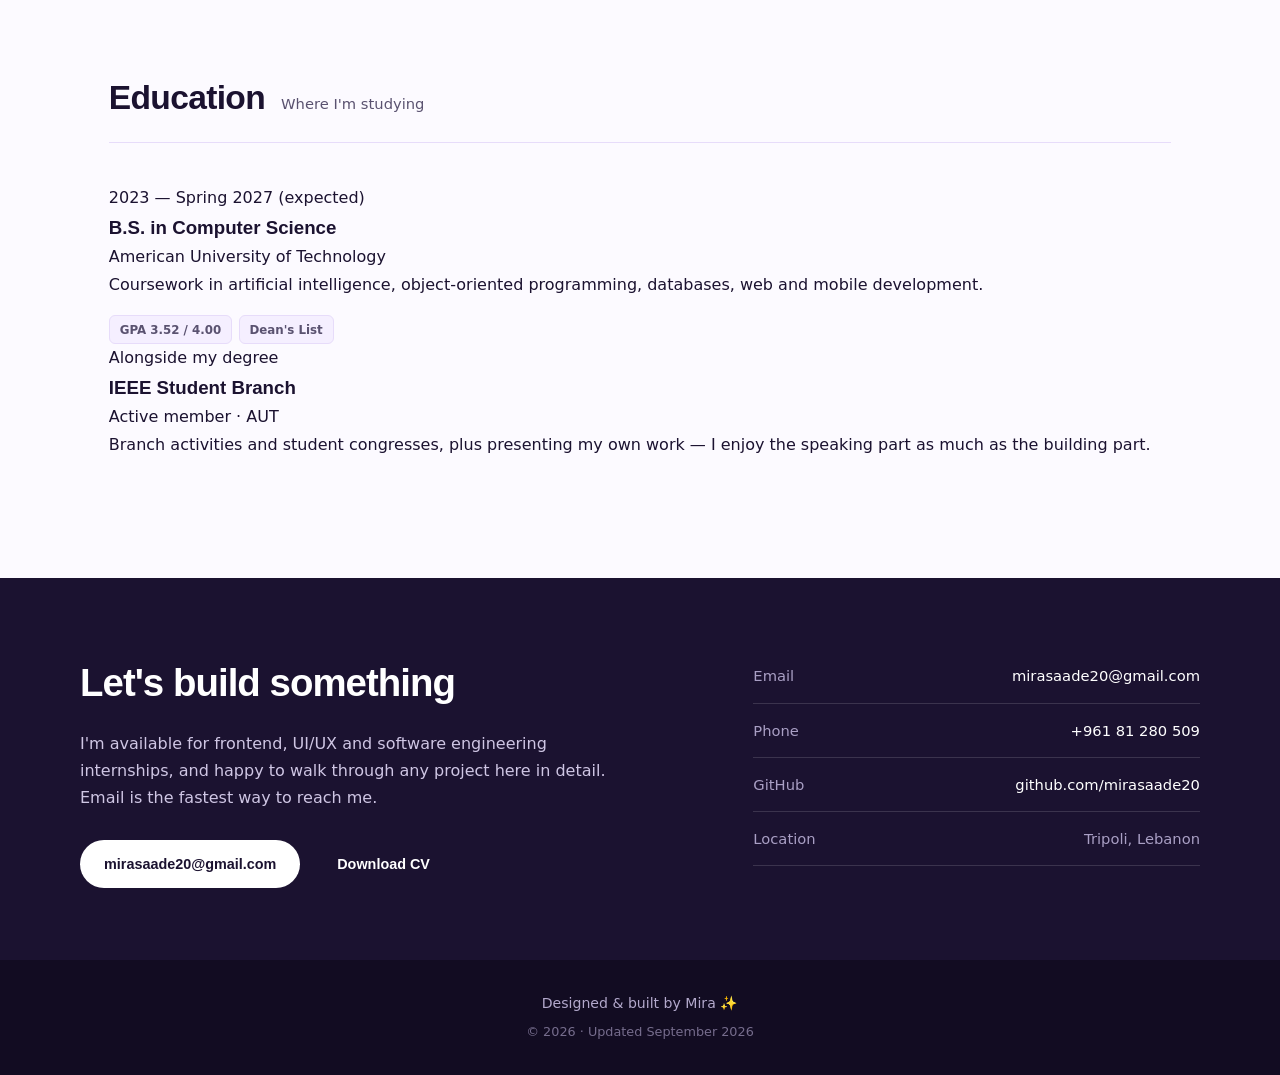
==== commit dc4e88c4: "Update index.html" ====
--- a/index.html
+++ b/index.html
@@ -4,14 +4,12 @@
 <head>
   <meta charset="UTF-8">
   <meta name="viewport" content="width=device-width, initial-scale=1.0">
-  <title>Mira Saade — Frontend & UI/UX focused CS student</title>
+  <title>Mira Saade | Frontend &amp; UI/UX focused CS student</title>
   <meta name="description"
-    content="Mira Saade, Computer Science student at the American University of Technology. Android, web and desktop apps built end to end. Open to frontend, UI/UX and software engineering internships.">
+    content="Mira Saade — Computer Science student building Android, web and desktop apps end to end. Open to frontend, UI/UX and software engineering internships.">
   <link rel="preconnect" href="https://fonts.googleapis.com">
   <link rel="preconnect" href="https://fonts.gstatic.com" crossorigin>
-  <link
-    href="https://fonts.googleapis.com/css2?family=Sora:wght@500;600;700&family=Inter:wght@400;500;600&display=swap"
-    rel="stylesheet">
+  <link href="https://fonts.googleapis.com/css2?family=Poppins:wght@400;500;600;700;900&display=swap" rel="stylesheet">
   <link rel="stylesheet" href="style.css">
 </head>
 
@@ -22,10 +20,7 @@
   <!-- ========== NAVIGATION ========== -->
   <header class="nav-wrap">
     <nav aria-label="Main">
-      <a class="logo" href="index.html">
-        <span class="logo-mark">MS</span>
-        <span class="logo-text">Mira Saade</span>
-      </a>
+      <a class="logo" href="index.html">Mira</a>
 
       <button class="nav-toggle" aria-expanded="false" aria-controls="nav-menu">
         <span class="nav-toggle-bars" aria-hidden="true"></span>
@@ -37,7 +32,7 @@
         <li><a href="#skills">Skills</a></li>
         <li><a href="#projects">Projects</a></li>
         <li><a href="#education">Education</a></li>
-        <li><a class="nav-cta" href="#contact">Get in touch</a></li>
+        <li><a class="nav-cta" href="#contact">Hire me</a></li>
       </ul>
     </nav>
   </header>
@@ -49,48 +44,42 @@
       <div class="hero-inner">
 
         <div class="hero-lead">
-          <p class="status"><span class="status-dot" aria-hidden="true"></span>Open to frontend, UI/UX and software
-            engineering internships</p>
-
-          <h1>Mira Saade</h1>
-
-          <p class="hero-role">Computer Science student, frontend and UI/UX focused</p>
+          <p class="status"><span class="status-dot" aria-hidden="true"></span>Open to frontend &amp; UI/UX
+            internships</p>
+
+          <h1>Hi, I'm <span class="highlight">Mira</span></h1>
+
+          <p class="tagline">CS student · Mobile developer · Interface designer</p>
 
           <p class="hero-pitch">
-            I build complete products rather than course exercises — an Android Sudoku app with its own hint engine, a
-            crime reporting system with a web backend, an AI solver you can watch think. I care about what the interface
-            feels like after the logic works.
+            I build complete products, not course exercises — a Sudoku app with its own hint engine, a crime reporting
+            system across two platforms, an AI solver you can watch think. The logic has to work; then the interface has
+            to feel good.
           </p>
 
           <div class="hero-actions">
-            <a class="btn btn-primary" href="#projects">See my projects</a>
+            <a class="btn btn-primary" href="#projects">See my work</a>
             <a class="btn btn-ghost" href="Mira_Saade_CV.pdf" download>Download CV</a>
-            <a class="btn btn-ghost" href="mailto:mirasaade20@gmail.com">Email me</a>
           </div>
         </div>
 
         <aside class="hero-card" aria-label="Quick facts">
-          <h2 class="hero-card-title">At a glance</h2>
           <dl class="facts">
             <div class="fact">
               <dt>Studying</dt>
-              <dd>B.S. Computer Science, American University of Technology</dd>
+              <dd>B.S. Computer Science<br>American University of Technology</dd>
             </div>
             <div class="fact">
               <dt>Graduating</dt>
               <dd>Spring 2027</dd>
             </div>
             <div class="fact">
-              <dt>GPA</dt>
-              <dd>3.52 / 4.00 overall · 3.71 latest semester · Dean's List</dd>
+              <dt>Standing</dt>
+              <dd>GPA 3.52 / 4.00 · Dean's List</dd>
             </div>
             <div class="fact">
               <dt>Based in</dt>
-              <dd>Tripoli, Lebanon — open to on-site, hybrid or remote</dd>
-            </div>
-            <div class="fact">
-              <dt>Working on</dt>
-              <dd>Preparing SudoMind for Google Play</dd>
+              <dd>Tripoli, Lebanon — on-site, hybrid or remote</dd>
             </div>
           </dl>
         </aside>
@@ -101,45 +90,35 @@
     <!-- ========== ABOUT ========== -->
     <section id="about">
       <div class="section-head">
-        <h2>About</h2>
+        <h2>About me</h2>
         <p class="section-note">Who you'd be hiring</p>
       </div>
 
       <div class="about-grid">
         <div class="about-text">
           <p>
-            I'm in my final years of a Computer Science degree at the American University of Technology, and most of
-            what I know I learned by shipping something. I started with course projects, kept going after the grade was
-            in, and ended up with apps that have real users in mind: onboarding, empty states, settings, edge cases,
-            the parts that usually get skipped.
+            I'm a Computer Science student at the American University of Technology, and most of what I know came from
+            shipping things — starting with course projects and then continuing long after the grade was in.
           </p>
           <p>
-            My strongest work is on Android in Kotlin and on the web in HTML, CSS and JavaScript, with C# and .NET for
-            desktop and PHP with MySQL when a project needs a backend. I design the interface before I build it, and I'm
-            comfortable being the person who redoes a layout three times until it stops looking like a student project.
-          </p>
-          <p>
-            Outside of code I'm an active member of the IEEE Student Branch and a confident public speaker — I like
-            presenting work as much as building it.
+            My strongest work is Android in Kotlin and the web in HTML, CSS and JavaScript, with C# and PHP/MySQL when a
+            project needs a desktop app or a backend. I design the interface before I build it, and I'm happy to be the
+            person who redoes a layout three times until it stops looking like a student project.
           </p>
         </div>
 
         <ul class="about-points">
           <li>
             <h3>End to end</h3>
-            <p>Idea, UI design, implementation, debugging, release prep — including AdMob and Play Store setup.</p>
+            <p>Idea, UI design, build, debugging, release prep — including Google Play and AdMob setup.</p>
           </li>
           <li>
             <h3>Design-minded</h3>
-            <p>Interfaces built around themes, states and flow, not just screens that happen to work.</p>
+            <p>Themes, states, onboarding and empty screens — not just views that happen to work.</p>
           </li>
           <li>
             <h3>Cross-platform</h3>
-            <p>Android, web and Windows desktop, plus databases and simple backends when a project calls for one.</p>
-          </li>
-          <li>
-            <h3>Consistent academically</h3>
-            <p>Dean's List, 3.52 GPA, and a semester trend going up rather than down.</p>
+            <p>Android, web and Windows desktop, plus databases when the project calls for one.</p>
           </li>
         </ul>
       </div>
@@ -147,50 +126,44 @@
 
     <!-- ========== SKILLS ========== -->
     <section id="skills">
-      <div class="section-head">
-        <h2>Skills</h2>
-        <p class="section-note">What I work with</p>
-      </div>
-
-      <dl class="skill-rows">
-        <div class="skill-row">
-          <dt>Languages</dt>
-          <dd>
-            <span class="chip chip-strong">Kotlin</span><span class="chip chip-strong">C#</span><span
-              class="chip chip-strong">JavaScript</span><span class="chip">Python</span><span class="chip">PHP</span><span
-              class="chip">SQL</span><span class="chip">HTML</span><span class="chip">CSS</span>
-          </dd>
-        </div>
-        <div class="skill-row">
-          <dt>Mobile</dt>
-          <dd><span class="chip">Android Studio</span><span class="chip">Android SDK</span><span class="chip">Material
-              components</span><span class="chip">AdMob</span></dd>
-        </div>
-        <div class="skill-row">
-          <dt>Web &amp; desktop</dt>
-          <dd><span class="chip">Vanilla JS</span><span class="chip">Responsive CSS</span><span class="chip">.NET</span><span
-              class="chip">Windows Forms</span></dd>
-        </div>
-        <div class="skill-row">
-          <dt>Data &amp; backend</dt>
-          <dd><span class="chip">MySQL</span><span class="chip">Firebase</span><span class="chip">XAMPP</span></dd>
-        </div>
-        <div class="skill-row">
-          <dt>Tools</dt>
-          <dd><span class="chip">Git</span><span class="chip">GitHub</span><span class="chip">VS Code</span><span
-              class="chip">Visual Studio</span><span class="chip">Canva</span></dd>
-        </div>
-        <div class="skill-row">
-          <dt>Languages spoken</dt>
-          <dd><span class="chip">Arabic — native</span><span class="chip">English — advanced</span></dd>
-        </div>
-      </dl>
+      <div class="section-inner">
+        <div class="section-head">
+          <h2>Skills</h2>
+          <p class="section-note">What I build with</p>
+        </div>
+
+        <dl class="skill-rows">
+          <div class="skill-row">
+            <dt>Languages</dt>
+            <dd>
+              <span class="chip chip-strong">Kotlin</span><span class="chip chip-strong">JavaScript</span><span
+                class="chip chip-strong">C#</span><span class="chip">Python</span><span class="chip">PHP</span><span
+                class="chip">SQL</span><span class="chip">HTML</span><span class="chip">CSS</span>
+            </dd>
+          </div>
+          <div class="skill-row">
+            <dt>Mobile</dt>
+            <dd><span class="chip">Android Studio</span><span class="chip">Android SDK</span><span
+                class="chip">Material components</span><span class="chip">AdMob</span></dd>
+          </div>
+          <div class="skill-row">
+            <dt>Web &amp; desktop</dt>
+            <dd><span class="chip">Responsive CSS</span><span class="chip">Vanilla JS</span><span
+                class="chip">.NET</span><span class="chip">Windows Forms</span></dd>
+          </div>
+          <div class="skill-row">
+            <dt>Data &amp; tools</dt>
+            <dd><span class="chip">MySQL</span><span class="chip">Firebase</span><span class="chip">Git</span><span
+                class="chip">GitHub</span><span class="chip">Canva</span></dd>
+          </div>
+        </dl>
+      </div>
     </section>
 
     <!-- ========== PROJECTS ========== -->
     <section id="projects">
       <div class="section-head">
-        <h2>Projects</h2>
+        <h2>My projects</h2>
         <p class="section-note">Four I'd happily be quizzed on</p>
       </div>
 
@@ -201,15 +174,15 @@
           <h3>SudoMind</h3>
           <p class="featured-sub">Android Sudoku app · Kotlin, Android Studio</p>
           <p class="featured-desc">
-            A full Sudoku app built end to end, with a hint engine that explains moves using real solving techniques
-            instead of revealing an answer from the solution grid. Around it sits everything a published app needs:
-            daily challenges, streaks, in-app events, statistics, themes and a settings system.
+            A full Sudoku app built end to end, with a hint engine that solves the way a person would — so a stuck
+            player learns a technique instead of being handed the answer. Around it sits everything a published app
+            needs: daily challenges, streaks, events, statistics and themes.
           </p>
           <ul class="featured-points">
-            <li>Custom hint engine based on human solving techniques, not brute-force lookup</li>
-            <li>Swipeable difficulty tabs, animated how-to-play tutorial and custom win dialogs</li>
+            <li>Custom hint engine built on real solving techniques, not a lookup from the solution</li>
+            <li>Swipeable difficulty tabs, animated tutorial and custom win dialogs</li>
             <li>Live event countdowns with persistent notifications</li>
-            <li>In release preparation for Google Play, including AdMob integration</li>
+            <li>In release preparation for Google Play, with AdMob integrated</li>
           </ul>
           <div class="tags">
             <span class="tag">Kotlin</span><span class="tag">Android</span><span class="tag">UI/UX</span><span
@@ -240,19 +213,17 @@
       <div class="projects-grid">
 
         <article class="card reveal">
-          <div class="card-video card-figure" aria-hidden="true">
-            <div class="figure-inner">
-              <span class="figure-node">Android app</span>
-              <span class="figure-line"></span>
-              <span class="figure-node">PHP + MySQL backend</span>
-            </div>
+          <div class="card-figure" aria-hidden="true">
+            <span class="figure-node">Android app</span>
+            <span class="figure-line"></span>
+            <span class="figure-node">PHP + MySQL backend</span>
           </div>
           <div class="card-body">
             <h3>CrimeTracker</h3>
-            <p class="card-sub">Android + web reporting system · Kotlin, PHP, MySQL, Firebase</p>
+            <p class="card-sub">Android + web system · Kotlin, PHP, MySQL, Firebase</p>
             <p class="card-desc">
-              A dual-platform system where reports filed from a native Android app land in a PHP/MySQL web backend for
-              browsing and review, with photo, video and audio evidence handled throughout.
+              Reports filed from a native Android app — with photo, video and audio evidence — land in a web backend
+              built for browsing and review.
             </p>
             <div class="tags">
               <span class="tag">Kotlin</span><span class="tag">PHP</span><span class="tag">MySQL</span><span
@@ -264,8 +235,8 @@
 
         <article class="card reveal">
           <div class="card-video">
-            <iframe src="https://www.youtube.com/embed/MErpe9CyqtI?si=KEgLSwaUrNGm8_VK"
-              title="8-Puzzle Lab demo video" loading="lazy" frameborder="0"
+            <iframe src="https://www.youtube.com/embed/MErpe9CyqtI?si=KEgLSwaUrNGm8_VK" title="8-Puzzle Lab demo video"
+              loading="lazy" frameborder="0"
               allow="accelerometer; autoplay; clipboard-write; encrypted-media; gyroscope; picture-in-picture; web-share"
               referrerpolicy="strict-origin-when-cross-origin" allowfullscreen></iframe>
           </div>
@@ -273,8 +244,8 @@
             <h3>8-Puzzle Lab</h3>
             <p class="card-sub">AI search playground · Python, Pygame</p>
             <p class="card-desc">
-              A sliding puzzle you can play yourself or hand to an A* solver, with two heuristics racing side by side
-              and a dashboard that benchmarks how they compare.
+              Play the puzzle yourself or hand it to an A* solver, then watch two heuristics race on the same board with
+              a dashboard benchmarking both.
             </p>
             <div class="tags">
               <span class="tag">Python</span><span class="tag">Pygame</span><span class="tag">A* search</span>
@@ -312,56 +283,52 @@
       </p>
     </section>
 
-    <!-- ========== EDUCATION & ACTIVITY ========== -->
+    <!-- ========== EDUCATION ========== -->
     <section id="education">
-      <div class="section-head">
-        <h2>Education &amp; activity</h2>
-        <p class="section-note">Coursework, training and involvement</p>
-      </div>
-
-      <ol class="timeline">
-        <li>
-          <p class="time-when">2023 — Spring 2027 (expected)</p>
-          <h3>B.S. in Computer Science</h3>
-          <p class="time-where">American University of Technology</p>
-          <p class="time-desc">
-            Overall GPA 3.52 / 4.00, latest semester 3.71 / 4.00, Dean's List. Coursework in artificial intelligence,
-            object-oriented programming, databases, web development and mobile development.
-          </p>
-        </li>
-        <li>
-          <p class="time-when">Nov 2025</p>
-          <h3>SYPLC '25 — IEEE Young Professionals Lebanon</h3>
-          <p class="time-where">Beirut Arab University, Tripoli</p>
-          <p class="time-desc">Student and young professionals congress on leadership and industry practice.</p>
-        </li>
-        <li>
-          <p class="time-when">Ongoing</p>
-          <h3>Active member, IEEE Student Branch</h3>
-          <p class="time-where">American University of Technology</p>
-          <p class="time-desc">Involved in branch activities alongside coursework and personal projects.</p>
-        </li>
-        <li>
-          <p class="time-when">Training</p>
-          <h3>The Bit Course — Torino Academy</h3>
-          <p class="time-where">Virtual training, business fundamentals</p>
-          <p class="time-desc">Introduction to the commercial side of building products.</p>
-        </li>
-      </ol>
+      <div class="section-inner">
+        <div class="section-head">
+          <h2>Education</h2>
+          <p class="section-note">Where I'm studying</p>
+        </div>
+
+        <div class="edu-grid">
+          <div class="edu-item">
+            <p class="edu-when">2023 — Spring 2027 (expected)</p>
+            <h3>B.S. in Computer Science</h3>
+            <p class="edu-where">American University of Technology</p>
+            <p class="edu-desc">
+              Coursework in artificial intelligence, object-oriented programming, databases, web and mobile development.
+            </p>
+            <div class="tags">
+              <span class="tag">GPA 3.52 / 4.00</span><span class="tag">Dean's List</span>
+            </div>
+          </div>
+
+          <div class="edu-item edu-item-alt">
+            <p class="edu-when">Alongside my degree</p>
+            <h3>IEEE Student Branch</h3>
+            <p class="edu-where">Active member · AUT</p>
+            <p class="edu-desc">
+              Branch activities and student congresses, plus presenting my own work — I enjoy the speaking part as much
+              as the building part.
+            </p>
+          </div>
+        </div>
+      </div>
     </section>
 
     <!-- ========== CONTACT ========== -->
     <section id="contact">
       <div class="contact-inner">
         <div class="contact-lead">
-          <h2>Looking for an intern who ships?</h2>
+          <h2>Let's build something</h2>
           <p>
             I'm available for frontend, UI/UX and software engineering internships, and happy to walk through any
-            project here in detail. The fastest way to reach me is email.
+            project here in detail. Email is the fastest way to reach me.
           </p>
           <div class="hero-actions">
             <a class="btn btn-primary" href="mailto:mirasaade20@gmail.com">mirasaade20@gmail.com</a>
-            <a class="btn btn-ghost btn-on-dark" href="Mira_Saade_CV.pdf" download>Download CV</a>
+            <a class="btn btn-on-dark" href="Mira_Saade_CV.pdf" download>Download CV</a>
           </div>
         </div>
 
@@ -370,7 +337,7 @@
           <li><span>Phone</span><a href="tel:+96181280509">+961 81 280 509</a></li>
           <li><span>GitHub</span><a href="https://github.com/mirasaade20" target="_blank"
               rel="noopener">github.com/mirasaade20</a></li>
-          <li><span>Location</span><a href="#hero">Tripoli, Lebanon</a></li>
+          <li><span>Location</span><span class="contact-plain">Tripoli, Lebanon</span></li>
         </ul>
       </div>
     </section>
@@ -379,7 +346,7 @@
 
   <!-- ========== FOOTER ========== -->
   <footer>
-    <p>Designed and built by Mira Saade</p>
+    <p>Designed &amp; built by Mira ✨</p>
     <p class="footer-meta">&copy; <span id="year">2026</span> · Updated September 2026</p>
   </footer>
 
--- a/style.css
+++ b/style.css
@@ -1,393 +1,704 @@
-@import url('https://fonts.googleapis.com/css2?family=Poppins:wght@400;600;700;900&display=swap');
+/* =========================================================
+   Mira Saade — portfolio
+   Global styles: tokens, nav, hero, about, skills,
+   projects, education, contact, footer
+   ========================================================= */
+
+:root {
+  --ink:        #1b1230;
+  --ink-soft:   #5a5270;
+  --paper:      #fcfaff;
+  --paper-2:    #f5efff;
+  --line:       #e7dcfa;
+  --violet:     #6d28d9;
+  --violet-dk:  #4c1d95;
+  --pink:       #db2777;
+  --teal:       #0f766e;
+
+  --radius:     14px;
+  --radius-lg:  22px;
+  --shell:      1120px;
+  --shadow:     0 18px 50px -24px rgba(45, 16, 92, 0.35);
+}
 
 * { margin: 0; padding: 0; box-sizing: border-box; }
 
+html { scroll-behavior: smooth; scroll-padding-top: 86px; }
+
 body {
-  font-family: 'Poppins', sans-serif;
-  background: #faf7ff;
-  color: #1a1a1a;
-}
+  font-family: 'Inter', system-ui, -apple-system, sans-serif;
+  background: var(--paper);
+  color: var(--ink);
+  font-size: 1rem;
+  line-height: 1.7;
+  -webkit-font-smoothing: antialiased;
+}
+
+h1, h2, h3, .logo-text, .btn, .nav-links a {
+  font-family: 'Sora', 'Inter', sans-serif;
+}
+
+a { color: var(--violet-dk); }
+
+img { max-width: 100%; display: block; }
+
+::selection { background: #efe2ff; color: var(--ink); }
+
+:focus-visible {
+  outline: 3px solid var(--pink);
+  outline-offset: 3px;
+  border-radius: 4px;
+}
+
+.sr-only {
+  position: absolute; width: 1px; height: 1px;
+  padding: 0; margin: -1px; overflow: hidden;
+  clip: rect(0 0 0 0); white-space: nowrap; border: 0;
+}
+
+.skip-link {
+  position: absolute; left: -9999px; top: 0;
+  background: var(--ink); color: #fff;
+  padding: 0.7rem 1.1rem; z-index: 200;
+  border-radius: 0 0 10px 0; font-weight: 600;
+}
+.skip-link:focus { left: 0; }
 
 /* ===== NAV ===== */
-nav {
+.nav-wrap {
+  position: sticky; top: 0; z-index: 100;
+  background: rgba(252, 250, 255, 0.88);
+  backdrop-filter: blur(10px);
+  border-bottom: 1px solid var(--line);
+}
+
+.nav-wrap nav {
+  max-width: var(--shell);
+  margin: 0 auto;
+  padding: 0.9rem 1.8rem;
   display: flex;
+  align-items: center;
   justify-content: space-between;
-  align-items: center;
-  padding: 1.2rem 3rem;
-  background: #f3eeff;
-  border-bottom: 3px solid #e9d5ff;
-  position: sticky;
-  top: 0;
-  z-index: 100;
+  gap: 1rem;
 }
 
 .logo {
-  font-size: 1.6rem;
-  font-weight: 900;
-  background: linear-gradient(135deg, #f472b6, #a855f7, #2dd4bf);
-  -webkit-background-clip: text;
-  -webkit-text-fill-color: transparent;
-  background-clip: text;
-}
-
-.nav-links { list-style: none; display: flex; gap: 2rem; }
+  display: flex; align-items: center; gap: 0.6rem;
+  text-decoration: none; color: var(--ink);
+}
+
+.logo-mark {
+  display: grid; place-items: center;
+  width: 34px; height: 34px;
+  border-radius: 10px;
+  background: linear-gradient(140deg, var(--violet), var(--pink));
+  color: #fff;
+  font-family: 'Sora', sans-serif;
+  font-size: 0.78rem; font-weight: 700; letter-spacing: 0.04em;
+}
+
+.logo-text { font-weight: 600; font-size: 1rem; letter-spacing: -0.01em; }
+
+.nav-links { list-style: none; display: flex; align-items: center; gap: 1.6rem; }
 
 .nav-links a {
   text-decoration: none;
-  color: #1a1a1a;
-  font-weight: 600;
-  font-size: 0.95rem;
-  transition: color 0.2s;
-}
-
-.nav-links a:hover { color: #a855f7; }
+  color: var(--ink-soft);
+  font-size: 0.9rem;
+  font-weight: 500;
+  padding-bottom: 2px;
+  border-bottom: 2px solid transparent;
+  transition: color 0.18s, border-color 0.18s;
+}
+
+.nav-links a:hover { color: var(--violet); }
+.nav-links a.active { color: var(--ink); border-bottom-color: var(--pink); }
+
+.nav-cta {
+  background: var(--ink);
+  color: #fff !important;
+  padding: 0.5rem 1.05rem;
+  border-radius: 100px;
+  border-bottom: none !important;
+}
+.nav-cta:hover { background: var(--violet); }
+
+.nav-toggle {
+  display: none;
+  width: 42px; height: 38px;
+  background: none; border: 1px solid var(--line);
+  border-radius: 10px; cursor: pointer;
+}
+
+.nav-toggle-bars,
+.nav-toggle-bars::before,
+.nav-toggle-bars::after {
+  display: block; width: 18px; height: 2px;
+  background: var(--ink); border-radius: 2px;
+  margin: 0 auto; content: '';
+  transition: transform 0.2s, opacity 0.2s;
+}
+.nav-toggle-bars::before { transform: translateY(-6px); }
+.nav-toggle-bars::after  { transform: translateY(4px); }
+
+.nav-toggle[aria-expanded="true"] .nav-toggle-bars { background: transparent; }
+.nav-toggle[aria-expanded="true"] .nav-toggle-bars::before { transform: rotate(45deg); }
+.nav-toggle[aria-expanded="true"] .nav-toggle-bars::after  { transform: translateY(-2px) rotate(-45deg); }
+
+/* ===== SHARED SECTION SHELL ===== */
+main section {
+  max-width: var(--shell);
+  margin: 0 auto;
+  padding: 5.5rem 1.8rem;
+}
+
+.section-head {
+  display: flex;
+  align-items: baseline;
+  gap: 1rem;
+  padding-bottom: 1rem;
+  margin-bottom: 2.6rem;
+  border-bottom: 1px solid var(--line);
+  flex-wrap: wrap;
+}
+
+.section-head h2 {
+  font-size: clamp(1.6rem, 3vw, 2.1rem);
+  font-weight: 700;
+  letter-spacing: -0.02em;
+}
+
+.section-note { color: var(--ink-soft); font-size: 0.92rem; }
 
 /* ===== HERO ===== */
 #hero {
-  text-align: center;
-  padding: 7rem 2rem;
-  background: linear-gradient(160deg, #fdf2ff 0%, #fce7f3 30%, #ede9fe 60%, #ccfbf1 100%);
+  padding-top: 4rem;
+  padding-bottom: 2.5rem;
+}
+
+.hero-inner {
+  display: grid;
+  grid-template-columns: minmax(0, 1.45fr) minmax(0, 1fr);
+  gap: 3.5rem;
+  align-items: start;
+}
+
+.status {
+  display: inline-flex; align-items: center; gap: 0.55rem;
+  font-size: 0.82rem; font-weight: 500;
+  color: var(--violet-dk);
+  background: #f3ecff;
+  border: 1px solid var(--line);
+  padding: 0.4rem 0.9rem;
+  border-radius: 100px;
+  margin-bottom: 1.8rem;
+}
+
+.status-dot {
+  width: 8px; height: 8px; border-radius: 50%;
+  background: var(--teal);
+  box-shadow: 0 0 0 3px rgba(15, 118, 110, 0.15);
+}
+
+#hero h1 {
+  font-size: clamp(2.9rem, 7vw, 4.6rem);
+  font-weight: 700;
+  line-height: 1.02;
+  letter-spacing: -0.035em;
+  margin-bottom: 0.7rem;
+}
+
+.hero-role {
+  font-family: 'Sora', sans-serif;
+  font-size: clamp(1.05rem, 2.2vw, 1.35rem);
+  font-weight: 500;
+  color: var(--violet);
+  margin-bottom: 1.4rem;
+}
+
+.hero-pitch {
+  font-size: 1.05rem;
+  color: var(--ink-soft);
+  max-width: 58ch;
+  margin-bottom: 2.2rem;
+}
+
+.hero-actions { display: flex; flex-wrap: wrap; gap: 0.8rem; }
+
+.btn {
+  display: inline-block;
+  padding: 0.75rem 1.5rem;
+  border-radius: 100px;
+  text-decoration: none;
+  font-size: 0.9rem;
+  font-weight: 600;
+  transition: background 0.18s, color 0.18s, border-color 0.18s, transform 0.18s;
+}
+
+.btn-primary { background: var(--ink); color: #fff; }
+.btn-primary:hover { background: var(--violet); transform: translateY(-2px); }
+
+.btn-ghost {
+  border: 1px solid var(--line);
+  color: var(--ink);
+  background: #fff;
+}
+.btn-ghost:hover { border-color: var(--violet); color: var(--violet); }
+
+.btn-on-dark {
+  background: transparent;
+  color: #fff;
+  border-color: rgba(255, 255, 255, 0.35);
+}
+.btn-on-dark:hover { background: rgba(255, 255, 255, 0.12); color: #fff; border-color: #fff; }
+
+/* Hero facts card */
+.hero-card {
+  background: #fff;
+  border: 1px solid var(--line);
+  border-top: 4px solid var(--pink);
+  border-radius: var(--radius-lg);
+  padding: 1.8rem;
+  box-shadow: var(--shadow);
+}
+
+.hero-card-title {
+  font-size: 0.95rem;
+  font-weight: 600;
+  margin-bottom: 1.2rem;
+  color: var(--ink);
+}
+
+.facts .fact + .fact {
+  margin-top: 1rem;
+  padding-top: 1rem;
+  border-top: 1px dashed var(--line);
+}
+
+.facts dt {
+  font-size: 0.75rem;
+  font-weight: 600;
+  color: var(--violet);
+  margin-bottom: 0.15rem;
+}
+
+.facts dd { font-size: 0.93rem; color: var(--ink-soft); line-height: 1.55; }
+
+/* ===== ABOUT ===== */
+.about-grid {
+  display: grid;
+  grid-template-columns: minmax(0, 1.25fr) minmax(0, 1fr);
+  gap: 3rem;
+}
+
+.about-text p { color: var(--ink-soft); max-width: 62ch; }
+.about-text p + p { margin-top: 1.1rem; }
+
+.about-points { list-style: none; display: grid; gap: 1rem; }
+
+.about-points li {
+  border-left: 3px solid var(--violet);
+  padding: 0.2rem 0 0.2rem 1rem;
+}
+
+.about-points h3 {
+  font-size: 0.98rem;
+  font-weight: 600;
+  margin-bottom: 0.2rem;
+}
+
+.about-points p { font-size: 0.9rem; color: var(--ink-soft); line-height: 1.6; }
+
+/* ===== SKILLS ===== */
+#skills { background: linear-gradient(180deg, transparent, var(--paper-2) 30%, transparent); max-width: 100%; }
+#skills .section-head,
+#skills .skill-rows { max-width: var(--shell); margin-left: auto; margin-right: auto; }
+
+.skill-rows { display: grid; gap: 0; }
+
+.skill-row {
+  display: grid;
+  grid-template-columns: 190px minmax(0, 1fr);
+  gap: 1.5rem;
+  align-items: start;
+  padding: 1.1rem 0;
+  border-bottom: 1px solid var(--line);
+}
+.skill-row:last-child { border-bottom: none; }
+
+.skill-row dt {
+  font-family: 'Sora', sans-serif;
+  font-size: 0.95rem;
+  font-weight: 600;
+  padding-top: 0.15rem;
+}
+
+.skill-row dd { display: flex; flex-wrap: wrap; gap: 0.5rem; }
+
+.chip {
+  font-size: 0.82rem;
+  font-weight: 500;
+  color: var(--ink-soft);
+  background: #fff;
+  border: 1px solid var(--line);
+  padding: 0.3rem 0.8rem;
+  border-radius: 8px;
+}
+
+.chip-strong {
+  background: #f3ecff;
+  border-color: #dcc9fb;
+  color: var(--violet-dk);
+  font-weight: 600;
+}
+
+/* ===== PROJECTS ===== */
+.featured {
+  display: grid;
+  grid-template-columns: minmax(0, 1.6fr) minmax(0, 1fr);
+  gap: 2.5rem;
+  background: #fff;
+  border: 1px solid var(--line);
+  border-radius: var(--radius-lg);
+  padding: 2.2rem;
+  box-shadow: var(--shadow);
+  margin-bottom: 2.5rem;
+}
+
+.featured-flag {
+  display: inline-block;
+  font-size: 0.75rem;
+  font-weight: 600;
+  color: var(--pink);
+  background: #fdeaf3;
+  padding: 0.25rem 0.7rem;
+  border-radius: 100px;
+  margin-bottom: 0.9rem;
+}
+
+.featured h3 {
+  font-size: clamp(1.5rem, 3vw, 2rem);
+  font-weight: 700;
+  letter-spacing: -0.02em;
+  line-height: 1.15;
+}
+
+.featured-sub {
+  font-size: 0.88rem;
+  color: var(--violet);
+  font-weight: 500;
+  margin-bottom: 1rem;
+}
+
+.featured-desc { color: var(--ink-soft); max-width: 60ch; margin-bottom: 1.2rem; }
+
+.featured-points { list-style: none; display: grid; gap: 0.5rem; margin-bottom: 1.2rem; }
+
+.featured-points li {
   position: relative;
-  overflow: hidden;
-}
-
-#hero::before {
+  padding-left: 1.4rem;
+  font-size: 0.93rem;
+  color: var(--ink-soft);
+}
+
+.featured-points li::before {
   content: '';
   position: absolute;
-  width: 500px; height: 500px;
-  background: radial-gradient(circle, #f9a8d4 0%, transparent 70%);
-  top: -150px; right: -100px;
-  pointer-events: none;
-}
-
-#hero::after {
-  content: '';
-  position: absolute;
-  width: 400px; height: 400px;
-  background: radial-gradient(circle, #a5f3fc 0%, transparent 70%);
-  bottom: -100px; left: -80px;
-  pointer-events: none;
-}
-
-#hero h1 {
-  font-size: clamp(2.8rem, 7vw, 5.5rem);
-  font-weight: 900;
-  line-height: 1.05;
-  margin-bottom: 1rem;
-  position: relative; z-index: 1;
-  color: #1a1a1a;
-}
-
-.highlight {
-  background: linear-gradient(135deg, #ec4899, #a855f7, #2dd4bf);
-  -webkit-background-clip: text;
-  -webkit-text-fill-color: transparent;
-  background-clip: text;
-}
-
-.tagline {
-  font-size: 1.15rem;
-  color: #6b21a8;
-  margin-bottom: 2.5rem;
-  font-weight: 500;
-  position: relative; z-index: 1;
-}
-
-.btn {
-  display: inline-block;
-  background: linear-gradient(135deg, #ec4899, #a855f7);
-  color: #fff;
-  padding: 0.9rem 2.5rem;
-  border-radius: 100px;
-  text-decoration: none;
-  font-weight: 700;
-  font-size: 1rem;
-  transition: transform 0.2s, box-shadow 0.2s;
-  position: relative; z-index: 1;
-}
-
-.btn:hover {
-  transform: translateY(-3px);
-  box-shadow: 0 12px 35px rgba(168, 85, 247, 0.5);
-}
-
-/* ===== SECTIONS SHARED ===== */
-section {
-  padding: 5rem 3rem;
-  max-width: 1100px;
-  margin: 0 auto;
-}
-
-section h2 {
-  font-size: 2.2rem;
-  font-weight: 900;
-  margin-bottom: 2.5rem;
-  display: inline-block;
-}
-
-section h2::after {
-  content: '';
-  display: block;
-  height: 5px;
-  border-radius: 5px;
-  background: linear-gradient(90deg, #ec4899, #a855f7, #2dd4bf);
-  margin-top: 6px;
-}
-
-/* ===== ABOUT ===== */
-#about {
-  max-width: 100%;
-  padding: 5rem 10%;
-  background: linear-gradient(135deg, #fdf4ff, #f0fdfa);
-  border-top: 4px solid #f9a8d4;
-  border-bottom: 4px solid #a5f3fc;
-}
-
-#about p {
-  font-size: 1.1rem;
-  line-height: 1.9;
-  color: #374151;
-  max-width: 700px;
-}
-
-/* ===== PROJECTS GRID ===== */
+  left: 0; top: 0.65em;
+  width: 7px; height: 7px;
+  border-radius: 2px;
+  background: var(--teal);
+}
+
+.featured-side {
+  border-left: 1px solid var(--line);
+  padding-left: 2rem;
+}
+
+.mini-facts > div + div {
+  margin-top: 1.1rem;
+  padding-top: 1.1rem;
+  border-top: 1px dashed var(--line);
+}
+
+.mini-facts dt {
+  font-size: 0.75rem;
+  font-weight: 600;
+  color: var(--violet);
+  margin-bottom: 0.1rem;
+}
+
+.mini-facts dd { font-size: 0.92rem; color: var(--ink-soft); }
+
 .projects-grid {
   display: grid;
-  grid-template-columns: repeat(auto-fit, minmax(320px, 1fr));
-  gap: 2rem;
-  margin-top: 1rem;
+  grid-template-columns: repeat(auto-fit, minmax(300px, 1fr));
+  gap: 1.5rem;
 }
 
 .card {
-  background: #f3eeff;
-  border-radius: 24px;
-  padding: 1.5rem;
-  border: 2px solid #e9d5ff;
-  transition: transform 0.25s, box-shadow 0.25s, border-color 0.25s;
-}
-
-.card:nth-child(1) { border-top: 5px solid #ec4899; }
-.card:nth-child(2) { border-top: 5px solid #a855f7; }
-.card:nth-child(3) { border-top: 5px solid #2dd4bf; }
-.card:nth-child(4) { border-top: 5px solid #f97316; }
-.card:nth-child(5) { border-top: 5px solid #eab308; }
-.card:nth-child(6) { border-top: 5px solid #ec4899; }
-
-.card:hover {
-  transform: translateY(-8px);
-  box-shadow: 0 24px 60px rgba(168, 85, 247, 0.18);
-  border-color: #c4b5fd;
-}
-
-.card-body h3 {
-  font-size: 1.2rem;
-  font-weight: 700;
-  margin-bottom: 0.5rem;
-  color: #1a1a1a;
-}
-
-.card-desc {
-  font-size: 0.9rem;
-  color: #555;
-  line-height: 1.7;
-  margin-bottom: 1rem;
-}
-
-/* ===== VIDEO AREA ===== */
+  display: flex;
+  flex-direction: column;
+  background: #fff;
+  border: 1px solid var(--line);
+  border-radius: var(--radius-lg);
+  overflow: hidden;
+  transition: border-color 0.2s, box-shadow 0.2s;
+}
+
+.card:hover { border-color: #cdb4f5; box-shadow: var(--shadow); }
+
 .card-video {
   position: relative;
   width: 100%;
   padding-top: 56.25%;
-  border-radius: 14px;
-  overflow: hidden;
-  margin-bottom: 1.2rem;
+  background: var(--paper-2);
+  border-bottom: 1px solid var(--line);
 }
 
 .card-video iframe {
   position: absolute;
-  top: 0; left: 0;
+  inset: 0;
   width: 100%; height: 100%;
   border: none;
-  border-radius: 14px;
-}
-
-.video-placeholder {
+}
+
+.card-figure { background: linear-gradient(140deg, #f3ecff, #fdeaf3); }
+
+.figure-inner {
   position: absolute;
-  top: 0; left: 0;
-  width: 100%; height: 100%;
+  inset: 0;
+  display: grid;
+  place-content: center;
+  justify-items: center;
+  gap: 0.5rem;
+  padding: 1rem;
+}
+
+.figure-node {
+  background: #fff;
+  border: 1px solid var(--line);
+  border-radius: 8px;
+  padding: 0.4rem 0.9rem;
+  font-size: 0.82rem;
+  font-weight: 600;
+  color: var(--ink);
+}
+
+.figure-line {
+  width: 2px;
+  height: 22px;
+  background: linear-gradient(180deg, var(--violet), var(--pink));
+  border-radius: 2px;
+}
+
+.card-body { padding: 1.5rem; display: flex; flex-direction: column; flex: 1; }
+
+.card-body h3 { font-size: 1.15rem; font-weight: 600; letter-spacing: -0.01em; }
+
+.card-sub {
+  font-size: 0.82rem;
+  color: var(--violet);
+  font-weight: 500;
+  margin-bottom: 0.7rem;
+}
+
+.card-desc { font-size: 0.92rem; color: var(--ink-soft); line-height: 1.65; }
+
+/* ===== TAGS ===== */
+.tags { display: flex; flex-wrap: wrap; gap: 0.4rem; margin: 1.1rem 0 0; }
+
+.tag {
+  font-size: 0.74rem;
+  font-weight: 600;
+  color: var(--ink-soft);
+  background: var(--paper-2);
+  border: 1px solid var(--line);
+  padding: 0.22rem 0.62rem;
+  border-radius: 6px;
+}
+
+/* ===== LINK BUTTON ===== */
+.more-btn {
+  align-self: flex-start;
+  margin-top: 1.2rem;
+  display: inline-block;
+  color: var(--violet-dk);
+  text-decoration: none;
+  font-family: 'Sora', sans-serif;
+  font-size: 0.86rem;
+  font-weight: 600;
+  padding-bottom: 3px;
+  border-bottom: 2px solid #ddc9fb;
+  transition: border-color 0.18s, color 0.18s;
+}
+
+.more-btn:hover { color: var(--pink); border-bottom-color: var(--pink); }
+
+.projects-footnote {
+  margin-top: 2rem;
+  font-size: 0.92rem;
+  color: var(--ink-soft);
+}
+
+/* ===== EDUCATION TIMELINE ===== */
+.timeline { list-style: none; position: relative; padding-left: 1.6rem; }
+
+.timeline::before {
+  content: '';
+  position: absolute;
+  left: 4px; top: 6px; bottom: 6px;
+  width: 2px;
+  background: linear-gradient(180deg, var(--pink), var(--violet), var(--teal));
+  border-radius: 2px;
+}
+
+.timeline li { position: relative; padding-bottom: 2.2rem; }
+.timeline li:last-child { padding-bottom: 0; }
+
+.timeline li::before {
+  content: '';
+  position: absolute;
+  left: -1.6rem; top: 0.55rem;
+  width: 10px; height: 10px;
+  border-radius: 50%;
+  background: #fff;
+  border: 2px solid var(--violet);
+}
+
+.time-when {
+  font-size: 0.78rem;
+  font-weight: 600;
+  color: var(--violet);
+  margin-bottom: 0.15rem;
+}
+
+.timeline h3 { font-size: 1.05rem; font-weight: 600; }
+
+.time-where { font-size: 0.9rem; color: var(--ink); margin-bottom: 0.35rem; }
+
+.time-desc { font-size: 0.92rem; color: var(--ink-soft); max-width: 68ch; }
+
+/* ===== CONTACT ===== */
+#contact {
+  max-width: 100%;
+  background: var(--ink);
+  color: #fff;
+  padding: 4.5rem 1.8rem;
+  margin-top: 2rem;
+}
+
+.contact-inner {
+  max-width: var(--shell);
+  margin: 0 auto;
+  display: grid;
+  grid-template-columns: minmax(0, 1.4fr) minmax(0, 1fr);
+  gap: 3rem;
+  align-items: start;
+}
+
+.contact-lead h2 {
+  font-size: clamp(1.7rem, 3.5vw, 2.4rem);
+  font-weight: 700;
+  letter-spacing: -0.025em;
+  margin-bottom: 0.9rem;
+}
+
+.contact-lead p {
+  color: #cfc6e4;
+  max-width: 52ch;
+  margin-bottom: 1.8rem;
+}
+
+#contact .btn-primary { background: #fff; color: var(--ink); }
+#contact .btn-primary:hover { background: var(--pink); color: #fff; }
+
+.contact-list { list-style: none; }
+
+.contact-list li {
   display: flex;
-  align-items: center;
-  justify-content: center;
-  background: linear-gradient(135deg, #fdf4ff, #f0fdfa, #fef9c3);
-  border-radius: 14px;
-}
-
-.video-placeholder span {
-  font-size: 0.85rem;
-  font-weight: 700;
-  color: #a855f7;
-}
-
-/* ===== PROJECT DETAILS ===== */
-.card-details {
-  margin: 1rem 0;
-  display: flex;
-  flex-direction: column;
-  gap: 0.7rem;
-}
-
-.detail-row {
-  border-left: 3px solid #f472b6;
-  padding-left: 0.8rem;
-  border-radius: 0;
-}
-
-.detail-label {
-  font-size: 0.7rem;
-  font-weight: 700;
-  text-transform: uppercase;
-  letter-spacing: 0.05em;
-  color: #a855f7;
-  display: block;
-  margin-bottom: 0.2rem;
-}
-
-.detail-row p {
-  font-size: 0.85rem;
-  color: #555;
-  line-height: 1.6;
-}
-
-/* ===== TAGS ===== */
-.tags { display: flex; flex-wrap: wrap; gap: 8px; margin-top: 1rem; }
-
-.tag {
-  font-size: 0.75rem;
-  font-weight: 700;
-  padding: 4px 12px;
-  border-radius: 100px;
-  letter-spacing: 0.04em;
-}
-
-.card:nth-child(1) .tag { background: #fce7f3; color: #9d174d; }
-.card:nth-child(2) .tag { background: #f3e8ff; color: #6b21a8; }
-.card:nth-child(3) .tag { background: #ccfbf1; color: #065f46; }
-.card:nth-child(4) .tag { background: #ffedd5; color: #9a3412; }
-.card:nth-child(5) .tag { background: #fef9c3; color: #713f12; }
-.card:nth-child(6) .tag { background: #fce7f3; color: #9d174d; }
-
-/* ===== EDUCATION ===== */
-#education {
-  max-width: 100%;
-  padding: 5rem 10%;
-  background: linear-gradient(135deg, #ede9fe, #fce7f3);
-}
-
-.edu-item {
-  margin-bottom: 2rem;
-  padding: 1.5rem;
-  border-radius: 16px;
-  background: #faf7ff;
-  border-left: 5px solid #a855f7;
-  box-shadow: 0 4px 20px rgba(168, 85, 247, 0.1);
-}
-
-.edu-item h3 {
-  font-size: 1.15rem;
-  font-weight: 700;
-  color: #6b21a8;
-  margin-bottom: 0.3rem;
-}
-
-.edu-item p { color: #666; font-size: 0.95rem; }
+  justify-content: space-between;
+  gap: 1rem;
+  padding: 0.85rem 0;
+  border-bottom: 1px solid rgba(255, 255, 255, 0.14);
+  font-size: 0.92rem;
+}
+
+.contact-list li span { color: #a99fc4; }
+
+.contact-list a {
+  color: #fff;
+  text-decoration: none;
+  border-bottom: 1px solid transparent;
+}
+.contact-list a:hover { border-bottom-color: var(--pink); }
 
 /* ===== FOOTER ===== */
 footer {
-  background: linear-gradient(135deg, #2d1050, #0d2240);
-  color: #fff;
+  background: #120c22;
+  color: #b3a9cc;
   text-align: center;
-  padding: 2.5rem;
-  font-size: 0.95rem;
-}
-
-footer a {
-  color: #f472b6;
-  text-decoration: none;
-  font-weight: 600;
-}
-
-footer a:hover { color: #2dd4bf; }
-
-/* ===== SCROLL ANIMATIONS ===== */
-.fade-in {
+  padding: 2rem 1.5rem;
+  font-size: 0.88rem;
+}
+
+.footer-meta { color: #766d8d; font-size: 0.8rem; margin-top: 0.3rem; }
+
+/* ===== REVEAL ===== */
+.js .reveal {
   opacity: 0;
-  transform: translateY(30px);
-  transition: opacity 0.6s ease-out, transform 0.6s ease-out;
-}
-
-.fade-in.visible {
-  opacity: 1;
-  transform: translateY(0);
-}
-/* ===== MORE INFO BUTTON ===== */
-.more-btn {
-  display: inline-block;
-  margin-top: 1rem;
-  background: none;
-  border: 2px solid #a855f7;
-  color: #a855f7;
-  padding: 0.45rem 1.2rem;
-  border-radius: 100px;
-  font-family: 'Poppins', sans-serif;
-  font-size: 0.8rem;
-  font-weight: 700;
-  cursor: pointer;
-  transition: all 0.2s;
-}
-
-.more-btn:hover {
-  background: #a855f7;
-  color: #fff;
-}
-
-.more-btn.open {
-  background: #a855f7;
-  color: #fff;
-}
-
-/* ===== COLLAPSIBLE DETAILS ===== */
-.card-details.hidden {
-  display: none;
-}
-
-.card-details {
-  margin-top: 1rem;
-  display: flex;
-  flex-direction: column;
-  gap: 0.7rem;
-  animation: fadeDown 0.3s ease-out;
-}
-
-@keyframes fadeDown {
-  from { opacity: 0; transform: translateY(-8px); }
-  to   { opacity: 1; transform: translateY(0); }
-}
-.more-btn {
-  display: inline-block;
-  margin-top: 1rem;
-  background: none;
-  border: 2px solid #a855f7;
-  color: #a855f7;
-  padding: 0.45rem 1.2rem;
-  border-radius: 100px;
-  font-family: 'Poppins', sans-serif;
-  font-size: 0.8rem;
-  font-weight: 700;
-  text-decoration: none;
-  transition: all 0.2s;
-}
-
-.more-btn:hover {
-  background: #a855f7;
-  color: #fff;
-}
+  transform: translateY(18px);
+  transition: opacity 0.5s ease-out, transform 0.5s ease-out;
+}
+
+.js .reveal.visible { opacity: 1; transform: none; }
+
+@media (prefers-reduced-motion: reduce) {
+  html { scroll-behavior: auto; }
+  .js .reveal { opacity: 1; transform: none; transition: none; }
+  * { animation-duration: 0.01ms !important; transition-duration: 0.01ms !important; }
+}
+
+/* ===== RESPONSIVE ===== */
+@media (max-width: 900px) {
+  .hero-inner,
+  .about-grid,
+  .featured,
+  .contact-inner { grid-template-columns: 1fr; gap: 2.2rem; }
+
+  .featured-side { border-left: none; border-top: 1px solid var(--line); padding-left: 0; padding-top: 1.5rem; }
+
+  .skill-row { grid-template-columns: 1fr; gap: 0.6rem; }
+}
+
+@media (max-width: 720px) {
+  .nav-toggle { display: block; }
+
+  .nav-links {
+    position: absolute;
+    top: 100%; left: 0; right: 0;
+    flex-direction: column;
+    align-items: stretch;
+    gap: 0;
+    background: #fff;
+    border-bottom: 1px solid var(--line);
+    padding: 0.5rem 1.4rem 1.2rem;
+    display: none;
+  }
+
+  .nav-links.open { display: flex; }
+
+  .nav-links li { border-top: 1px solid var(--line); }
+
+  .nav-links a { display: block; padding: 0.85rem 0; border-bottom: none; }
+
+  .nav-cta { text-align: center; margin-top: 0.8rem; }
+
+  main section { padding: 3.5rem 1.3rem; }
+
+  #contact { padding: 3.5rem 1.3rem; }
+
+  .featured { padding: 1.5rem; }
+
+  .hero-actions .btn { flex: 1 1 auto; text-align: center; }
+}
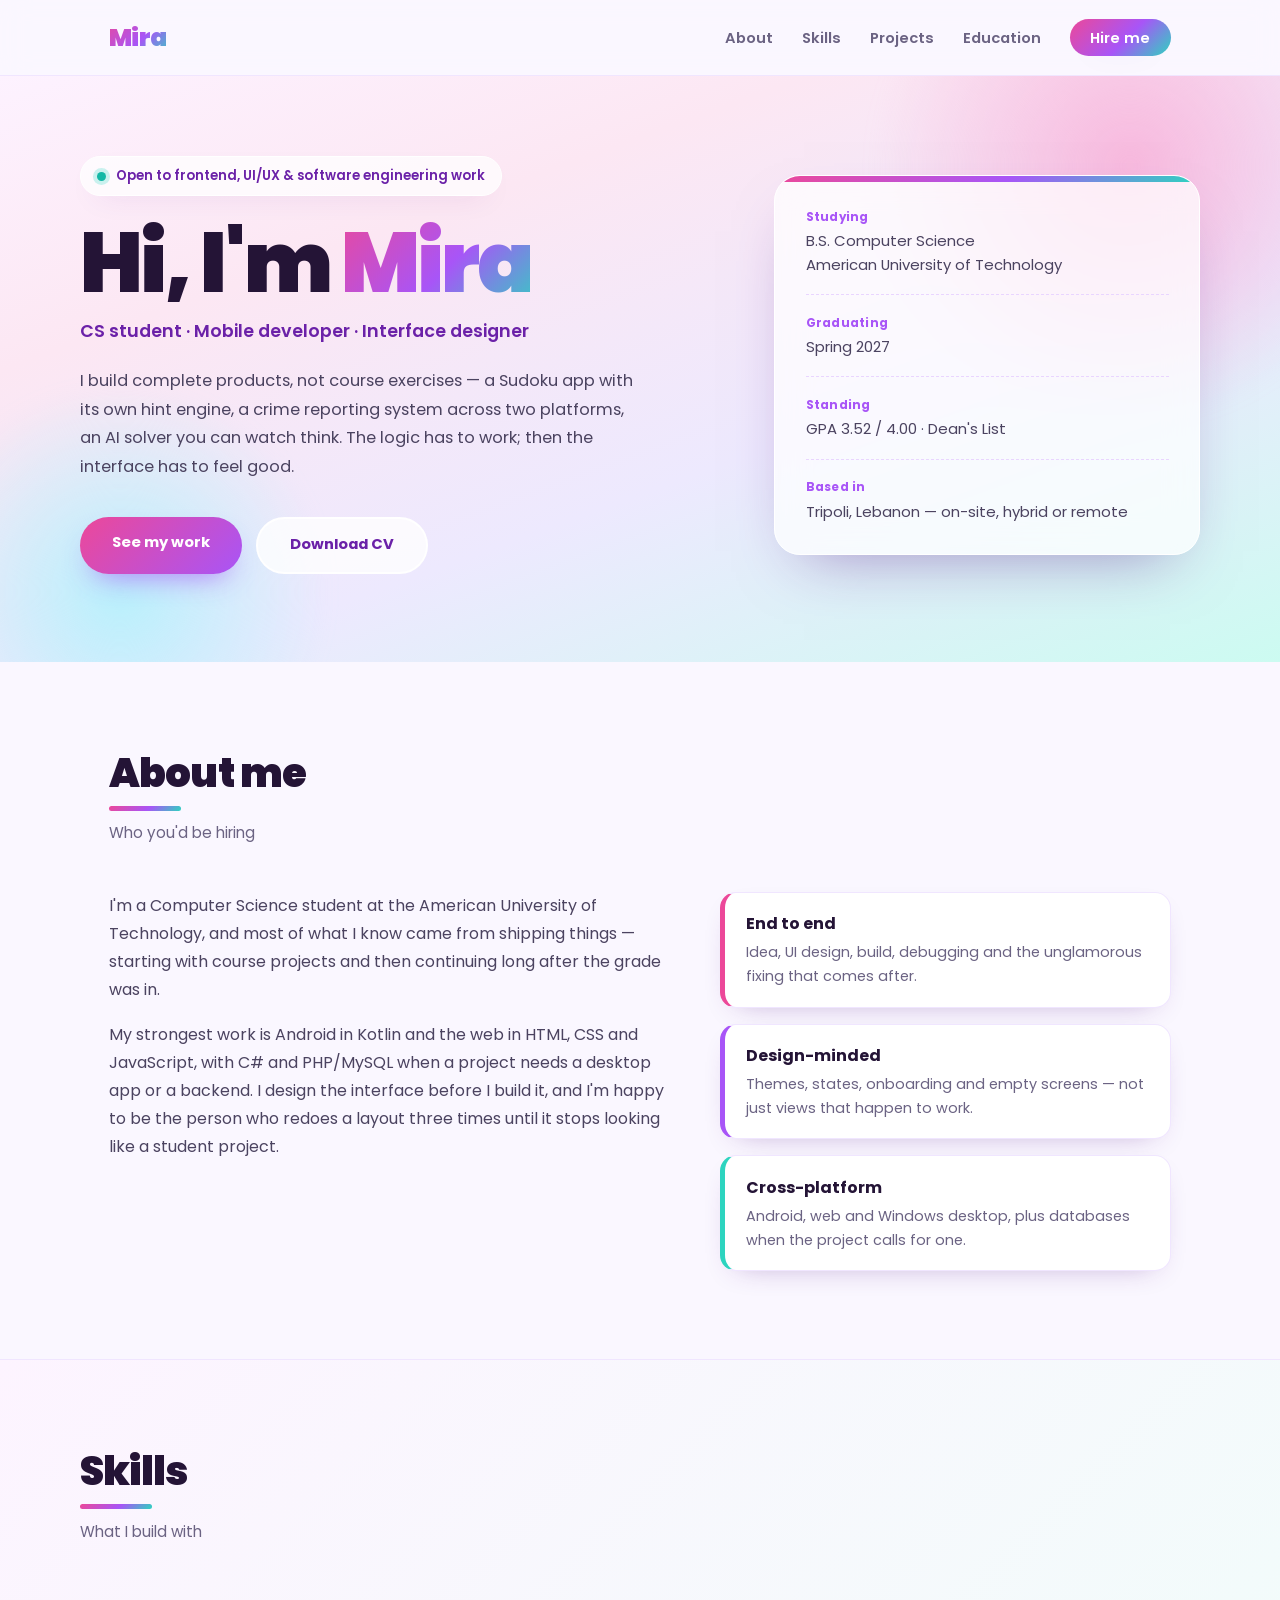
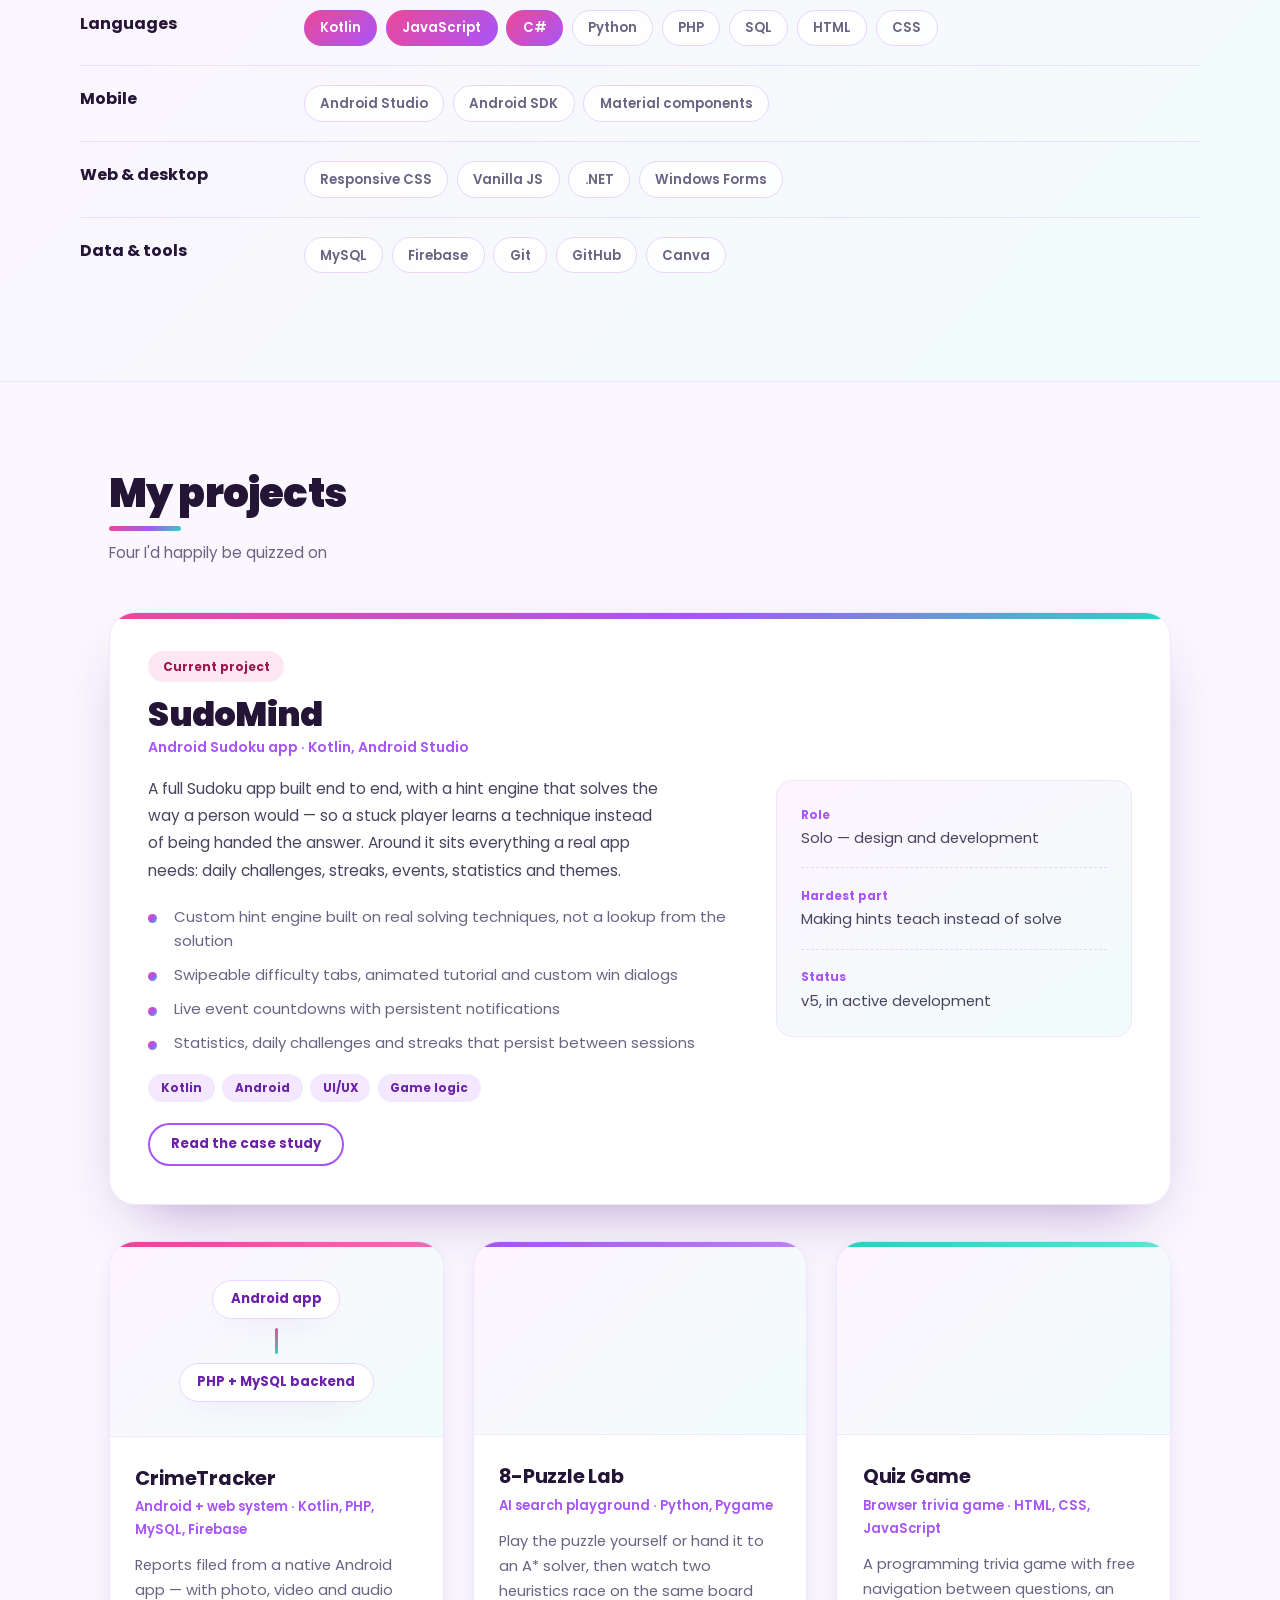
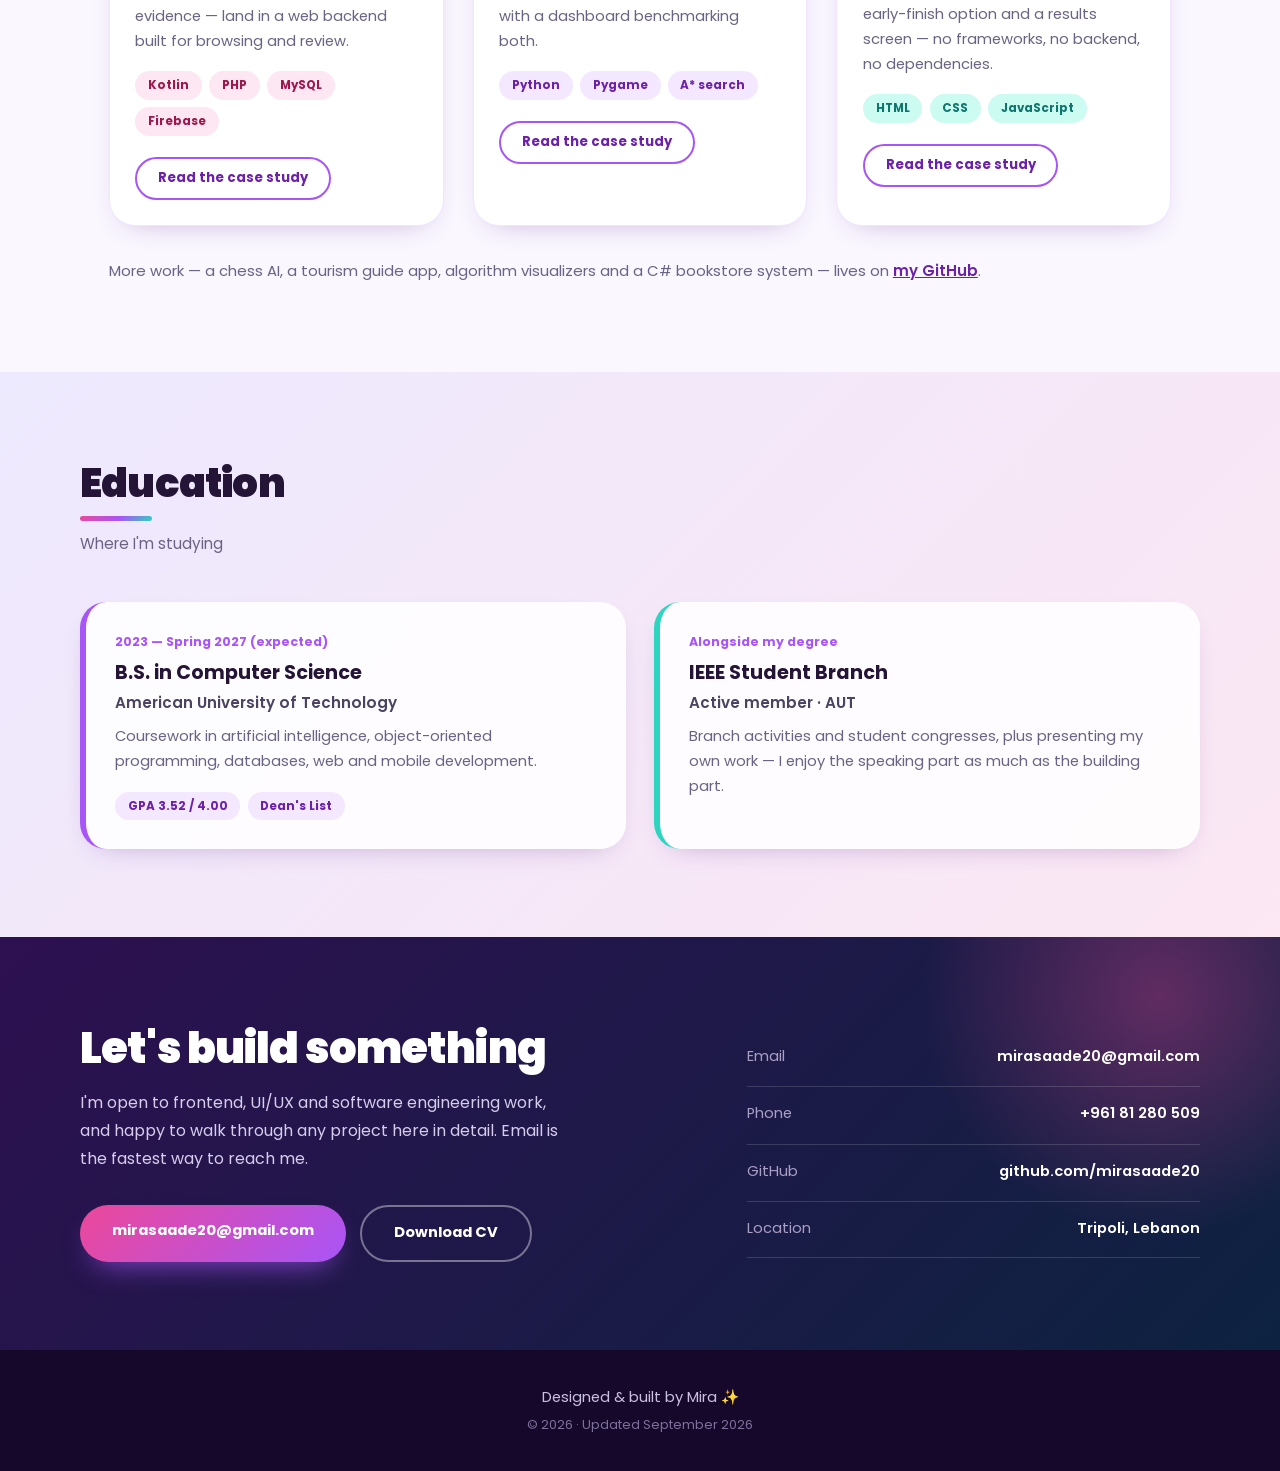
==== commit 53ecc83a: "Update index.html" ====
--- a/index.html
+++ b/index.html
@@ -6,7 +6,7 @@
   <meta name="viewport" content="width=device-width, initial-scale=1.0">
   <title>Mira Saade | Frontend &amp; UI/UX focused CS student</title>
   <meta name="description"
-    content="Mira Saade — Computer Science student building Android, web and desktop apps end to end. Open to frontend, UI/UX and software engineering internships.">
+    content="Mira Saade — Computer Science student building Android, web and desktop apps end to end. Frontend, UI/UX and software engineering work.">
   <link rel="preconnect" href="https://fonts.googleapis.com">
   <link rel="preconnect" href="https://fonts.gstatic.com" crossorigin>
   <link href="https://fonts.googleapis.com/css2?family=Poppins:wght@400;500;600;700;900&display=swap" rel="stylesheet">
@@ -44,8 +44,8 @@
       <div class="hero-inner">
 
         <div class="hero-lead">
-          <p class="status"><span class="status-dot" aria-hidden="true"></span>Open to frontend &amp; UI/UX
-            internships</p>
+          <p class="status"><span class="status-dot" aria-hidden="true"></span>Open to frontend, UI/UX &amp; software
+            engineering work</p>
 
           <h1>Hi, I'm <span class="highlight">Mira</span></h1>
 
@@ -110,7 +110,7 @@
         <ul class="about-points">
           <li>
             <h3>End to end</h3>
-            <p>Idea, UI design, build, debugging, release prep — including Google Play and AdMob setup.</p>
+            <p>Idea, UI design, build, debugging and the unglamorous fixing that comes after.</p>
           </li>
           <li>
             <h3>Design-minded</h3>
@@ -144,7 +144,7 @@
           <div class="skill-row">
             <dt>Mobile</dt>
             <dd><span class="chip">Android Studio</span><span class="chip">Android SDK</span><span
-                class="chip">Material components</span><span class="chip">AdMob</span></dd>
+                class="chip">Material components</span></dd>
           </div>
           <div class="skill-row">
             <dt>Web &amp; desktop</dt>
@@ -170,19 +170,19 @@
       <!-- FEATURED -->
       <article class="featured reveal">
         <div class="featured-main">
-          <p class="featured-flag">Currently shipping</p>
+          <p class="featured-flag">Current project</p>
           <h3>SudoMind</h3>
           <p class="featured-sub">Android Sudoku app · Kotlin, Android Studio</p>
           <p class="featured-desc">
             A full Sudoku app built end to end, with a hint engine that solves the way a person would — so a stuck
-            player learns a technique instead of being handed the answer. Around it sits everything a published app
-            needs: daily challenges, streaks, events, statistics and themes.
+            player learns a technique instead of being handed the answer. Around it sits everything a real app needs:
+            daily challenges, streaks, events, statistics and themes.
           </p>
           <ul class="featured-points">
             <li>Custom hint engine built on real solving techniques, not a lookup from the solution</li>
             <li>Swipeable difficulty tabs, animated tutorial and custom win dialogs</li>
             <li>Live event countdowns with persistent notifications</li>
-            <li>In release preparation for Google Play, with AdMob integrated</li>
+            <li>Statistics, daily challenges and streaks that persist between sessions</li>
           </ul>
           <div class="tags">
             <span class="tag">Kotlin</span><span class="tag">Android</span><span class="tag">UI/UX</span><span
@@ -203,7 +203,7 @@
             </div>
             <div>
               <dt>Status</dt>
-              <dd>v5, preparing for release</dd>
+              <dd>v5, in active development</dd>
             </div>
           </dl>
         </div>
@@ -323,8 +323,8 @@
         <div class="contact-lead">
           <h2>Let's build something</h2>
           <p>
-            I'm available for frontend, UI/UX and software engineering internships, and happy to walk through any
-            project here in detail. Email is the fastest way to reach me.
+            I'm open to frontend, UI/UX and software engineering work, and happy to walk through any project here in
+            detail. Email is the fastest way to reach me.
           </p>
           <div class="hero-actions">
             <a class="btn btn-primary" href="mailto:mirasaade20@gmail.com">mirasaade20@gmail.com</a>
--- a/style.css
+++ b/style.css
@@ -1,53 +1,50 @@
 /* =========================================================
    Mira Saade — portfolio
-   Global styles: tokens, nav, hero, about, skills,
-   projects, education, contact, footer
+   Palette: soft violet / pink / mint on lilac white
    ========================================================= */
 
 :root {
-  --ink:        #1b1230;
-  --ink-soft:   #5a5270;
-  --paper:      #fcfaff;
-  --paper-2:    #f5efff;
-  --line:       #e7dcfa;
-  --violet:     #6d28d9;
-  --violet-dk:  #4c1d95;
-  --pink:       #db2777;
-  --teal:       #0f766e;
-
-  --radius:     14px;
-  --radius-lg:  22px;
+  --ink:        #241436;
+  --ink-soft:   #6b6383;
+  --paper:      #faf7ff;
+  --paper-2:    #f3eeff;
+  --line:       #e9d5ff;
+  --line-soft:  #f0e6ff;
+
+  --pink:       #ec4899;
+  --violet:     #a855f7;
+  --violet-dk:  #6b21a8;
+  --mint:       #2dd4bf;
+
+  --brand: linear-gradient(135deg, #ec4899, #a855f7 55%, #2dd4bf);
+
+  --radius:     16px;
+  --radius-lg:  26px;
   --shell:      1120px;
-  --shadow:     0 18px 50px -24px rgba(45, 16, 92, 0.35);
+  --shadow-sm:  0 10px 30px -18px rgba(88, 28, 135, 0.45);
+  --shadow:     0 26px 60px -30px rgba(88, 28, 135, 0.5);
 }
 
 * { margin: 0; padding: 0; box-sizing: border-box; }
 
-html { scroll-behavior: smooth; scroll-padding-top: 86px; }
+html { scroll-behavior: smooth; scroll-padding-top: 90px; }
 
 body {
-  font-family: 'Inter', system-ui, -apple-system, sans-serif;
+  font-family: 'Poppins', system-ui, sans-serif;
   background: var(--paper);
   color: var(--ink);
-  font-size: 1rem;
-  line-height: 1.7;
+  line-height: 1.75;
   -webkit-font-smoothing: antialiased;
 }
 
-h1, h2, h3, .logo-text, .btn, .nav-links a {
-  font-family: 'Sora', 'Inter', sans-serif;
-}
-
-a { color: var(--violet-dk); }
-
 img { max-width: 100%; display: block; }
 
-::selection { background: #efe2ff; color: var(--ink); }
+::selection { background: #f7d9ec; color: var(--ink); }
 
 :focus-visible {
   outline: 3px solid var(--pink);
   outline-offset: 3px;
-  border-radius: 4px;
+  border-radius: 6px;
 }
 
 .sr-only {
@@ -57,25 +54,25 @@
 }
 
 .skip-link {
-  position: absolute; left: -9999px; top: 0;
-  background: var(--ink); color: #fff;
-  padding: 0.7rem 1.1rem; z-index: 200;
-  border-radius: 0 0 10px 0; font-weight: 600;
+  position: absolute; left: -9999px; top: 0; z-index: 200;
+  background: var(--violet-dk); color: #fff;
+  padding: 0.7rem 1.1rem; font-weight: 600;
+  border-radius: 0 0 12px 0;
 }
 .skip-link:focus { left: 0; }
 
 /* ===== NAV ===== */
 .nav-wrap {
   position: sticky; top: 0; z-index: 100;
-  background: rgba(252, 250, 255, 0.88);
-  backdrop-filter: blur(10px);
-  border-bottom: 1px solid var(--line);
+  background: rgba(250, 247, 255, 0.82);
+  backdrop-filter: blur(14px);
+  border-bottom: 1px solid var(--line-soft);
 }
 
 .nav-wrap nav {
   max-width: var(--shell);
   margin: 0 auto;
-  padding: 0.9rem 1.8rem;
+  padding: 1rem 1.8rem;
   display: flex;
   align-items: center;
   justify-content: space-between;
@@ -83,206 +80,277 @@
 }
 
 .logo {
-  display: flex; align-items: center; gap: 0.6rem;
-  text-decoration: none; color: var(--ink);
-}
-
-.logo-mark {
-  display: grid; place-items: center;
-  width: 34px; height: 34px;
-  border-radius: 10px;
-  background: linear-gradient(140deg, var(--violet), var(--pink));
-  color: #fff;
-  font-family: 'Sora', sans-serif;
-  font-size: 0.78rem; font-weight: 700; letter-spacing: 0.04em;
-}
-
-.logo-text { font-weight: 600; font-size: 1rem; letter-spacing: -0.01em; }
-
-.nav-links { list-style: none; display: flex; align-items: center; gap: 1.6rem; }
+  font-size: 1.55rem;
+  font-weight: 900;
+  letter-spacing: -0.02em;
+  text-decoration: none;
+  background: var(--brand);
+  -webkit-background-clip: text;
+  background-clip: text;
+  -webkit-text-fill-color: transparent;
+}
+
+.nav-links { list-style: none; display: flex; align-items: center; gap: 1.8rem; }
 
 .nav-links a {
+  position: relative;
   text-decoration: none;
   color: var(--ink-soft);
-  font-size: 0.9rem;
-  font-weight: 500;
-  padding-bottom: 2px;
-  border-bottom: 2px solid transparent;
-  transition: color 0.18s, border-color 0.18s;
-}
-
-.nav-links a:hover { color: var(--violet); }
-.nav-links a.active { color: var(--ink); border-bottom-color: var(--pink); }
+  font-weight: 600;
+  font-size: 0.92rem;
+  transition: color 0.2s;
+}
+
+.nav-links a::after {
+  content: '';
+  position: absolute;
+  left: 0; bottom: -6px;
+  width: 100%; height: 3px;
+  border-radius: 3px;
+  background: var(--brand);
+  transform: scaleX(0);
+  transform-origin: left;
+  transition: transform 0.25s ease;
+}
+
+.nav-links a:hover { color: var(--violet-dk); }
+.nav-links a:hover::after,
+.nav-links a.active::after { transform: scaleX(1); }
+.nav-links a.active { color: var(--ink); }
 
 .nav-cta {
-  background: var(--ink);
+  background: var(--brand);
   color: #fff !important;
-  padding: 0.5rem 1.05rem;
+  padding: 0.55rem 1.3rem;
   border-radius: 100px;
-  border-bottom: none !important;
-}
-.nav-cta:hover { background: var(--violet); }
+  box-shadow: var(--shadow-sm);
+}
+.nav-cta::after { display: none; }
+.nav-cta:hover { filter: saturate(1.15) brightness(1.05); }
 
 .nav-toggle {
   display: none;
-  width: 42px; height: 38px;
-  background: none; border: 1px solid var(--line);
-  border-radius: 10px; cursor: pointer;
+  width: 44px; height: 40px;
+  background: #fff;
+  border: 1px solid var(--line);
+  border-radius: 12px;
+  cursor: pointer;
 }
 
 .nav-toggle-bars,
 .nav-toggle-bars::before,
 .nav-toggle-bars::after {
-  display: block; width: 18px; height: 2px;
-  background: var(--ink); border-radius: 2px;
-  margin: 0 auto; content: '';
-  transition: transform 0.2s, opacity 0.2s;
+  content: '';
+  display: block;
+  width: 18px; height: 2px;
+  margin: 0 auto;
+  border-radius: 2px;
+  background: var(--violet-dk);
+  transition: transform 0.22s, opacity 0.22s;
 }
 .nav-toggle-bars::before { transform: translateY(-6px); }
 .nav-toggle-bars::after  { transform: translateY(4px); }
-
 .nav-toggle[aria-expanded="true"] .nav-toggle-bars { background: transparent; }
 .nav-toggle[aria-expanded="true"] .nav-toggle-bars::before { transform: rotate(45deg); }
-.nav-toggle[aria-expanded="true"] .nav-toggle-bars::after  { transform: translateY(-2px) rotate(-45deg); }
-
-/* ===== SHARED SECTION SHELL ===== */
+.nav-toggle[aria-expanded="true"] .nav-toggle-bars::after { transform: translateY(-2px) rotate(-45deg); }
+
+/* ===== SECTION SHELL ===== */
 main section {
   max-width: var(--shell);
   margin: 0 auto;
   padding: 5.5rem 1.8rem;
 }
 
-.section-head {
-  display: flex;
-  align-items: baseline;
-  gap: 1rem;
-  padding-bottom: 1rem;
-  margin-bottom: 2.6rem;
-  border-bottom: 1px solid var(--line);
-  flex-wrap: wrap;
-}
+.section-inner { max-width: var(--shell); margin: 0 auto; }
+
+.section-head { margin-bottom: 2.8rem; }
 
 .section-head h2 {
-  font-size: clamp(1.6rem, 3vw, 2.1rem);
-  font-weight: 700;
+  font-size: clamp(1.9rem, 4vw, 2.5rem);
+  font-weight: 900;
   letter-spacing: -0.02em;
-}
-
-.section-note { color: var(--ink-soft); font-size: 0.92rem; }
+  line-height: 1.15;
+  display: inline-block;
+}
+
+.section-head h2::after {
+  content: '';
+  display: block;
+  width: 72px; height: 5px;
+  margin-top: 10px;
+  border-radius: 6px;
+  background: var(--brand);
+}
+
+.section-note { color: var(--ink-soft); font-size: 0.95rem; margin-top: 0.6rem; }
 
 /* ===== HERO ===== */
 #hero {
-  padding-top: 4rem;
-  padding-bottom: 2.5rem;
+  max-width: 100%;
+  padding: 5rem 1.8rem 5.5rem;
+  background: linear-gradient(160deg, #fdf2ff 0%, #fce7f3 28%, #ede9fe 62%, #ccfbf1 100%);
+  position: relative;
+  overflow: hidden;
+}
+
+#hero::before,
+#hero::after {
+  content: '';
+  position: absolute;
+  border-radius: 50%;
+  pointer-events: none;
+  filter: blur(10px);
+}
+
+#hero::before {
+  width: 520px; height: 520px;
+  background: radial-gradient(circle, rgba(249, 168, 212, 0.75) 0%, transparent 70%);
+  top: -170px; right: -110px;
+  animation: drift 16s ease-in-out infinite alternate;
+}
+
+#hero::after {
+  width: 420px; height: 420px;
+  background: radial-gradient(circle, rgba(165, 243, 252, 0.75) 0%, transparent 70%);
+  bottom: -140px; left: -90px;
+  animation: drift 20s ease-in-out infinite alternate-reverse;
+}
+
+@keyframes drift {
+  from { transform: translate3d(0, 0, 0) scale(1); }
+  to   { transform: translate3d(-30px, 26px, 0) scale(1.08); }
 }
 
 .hero-inner {
+  position: relative;
+  z-index: 1;
+  max-width: var(--shell);
+  margin: 0 auto;
   display: grid;
-  grid-template-columns: minmax(0, 1.45fr) minmax(0, 1fr);
+  grid-template-columns: minmax(0, 1.5fr) minmax(0, 1fr);
   gap: 3.5rem;
-  align-items: start;
+  align-items: center;
 }
 
 .status {
-  display: inline-flex; align-items: center; gap: 0.55rem;
-  font-size: 0.82rem; font-weight: 500;
+  display: inline-flex;
+  align-items: center;
+  gap: 0.6rem;
+  background: rgba(255, 255, 255, 0.75);
+  border: 1px solid #fff;
   color: var(--violet-dk);
-  background: #f3ecff;
-  border: 1px solid var(--line);
-  padding: 0.4rem 0.9rem;
+  font-size: 0.82rem;
+  font-weight: 600;
+  padding: 0.45rem 1rem;
   border-radius: 100px;
-  margin-bottom: 1.8rem;
+  margin-bottom: 1.6rem;
+  box-shadow: var(--shadow-sm);
 }
 
 .status-dot {
-  width: 8px; height: 8px; border-radius: 50%;
-  background: var(--teal);
-  box-shadow: 0 0 0 3px rgba(15, 118, 110, 0.15);
+  width: 9px; height: 9px;
+  border-radius: 50%;
+  background: #14b8a6;
+  box-shadow: 0 0 0 4px rgba(45, 212, 191, 0.25);
 }
 
 #hero h1 {
-  font-size: clamp(2.9rem, 7vw, 4.6rem);
-  font-weight: 700;
+  font-size: clamp(2.9rem, 7.5vw, 5.2rem);
+  font-weight: 900;
   line-height: 1.02;
   letter-spacing: -0.035em;
-  margin-bottom: 0.7rem;
-}
-
-.hero-role {
-  font-family: 'Sora', sans-serif;
-  font-size: clamp(1.05rem, 2.2vw, 1.35rem);
-  font-weight: 500;
-  color: var(--violet);
-  margin-bottom: 1.4rem;
+  margin-bottom: 0.6rem;
+}
+
+.highlight {
+  background: var(--brand);
+  -webkit-background-clip: text;
+  background-clip: text;
+  -webkit-text-fill-color: transparent;
+}
+
+.tagline {
+  font-size: 1.1rem;
+  font-weight: 600;
+  color: var(--violet-dk);
+  margin-bottom: 1.3rem;
 }
 
 .hero-pitch {
-  font-size: 1.05rem;
-  color: var(--ink-soft);
-  max-width: 58ch;
+  font-size: 1.02rem;
+  color: #4b4360;
+  max-width: 56ch;
   margin-bottom: 2.2rem;
 }
 
-.hero-actions { display: flex; flex-wrap: wrap; gap: 0.8rem; }
+.hero-actions { display: flex; flex-wrap: wrap; gap: 0.9rem; }
 
 .btn {
   display: inline-block;
-  padding: 0.75rem 1.5rem;
+  padding: 0.85rem 2rem;
   border-radius: 100px;
   text-decoration: none;
-  font-size: 0.9rem;
-  font-weight: 600;
-  transition: background 0.18s, color 0.18s, border-color 0.18s, transform 0.18s;
-}
-
-.btn-primary { background: var(--ink); color: #fff; }
-.btn-primary:hover { background: var(--violet); transform: translateY(-2px); }
+  font-weight: 700;
+  font-size: 0.92rem;
+  transition: transform 0.22s, box-shadow 0.22s, background 0.22s, color 0.22s, border-color 0.22s;
+}
+
+.btn-primary {
+  background: linear-gradient(135deg, #ec4899, #a855f7);
+  color: #fff;
+  box-shadow: 0 14px 30px -14px rgba(168, 85, 247, 0.85);
+}
+.btn-primary:hover { transform: translateY(-3px); box-shadow: 0 20px 40px -14px rgba(168, 85, 247, 0.9); }
 
 .btn-ghost {
-  border: 1px solid var(--line);
-  color: var(--ink);
-  background: #fff;
-}
-.btn-ghost:hover { border-color: var(--violet); color: var(--violet); }
+  background: rgba(255, 255, 255, 0.8);
+  color: var(--violet-dk);
+  border: 2px solid #fff;
+}
+.btn-ghost:hover { transform: translateY(-3px); background: #fff; }
 
 .btn-on-dark {
   background: transparent;
   color: #fff;
-  border-color: rgba(255, 255, 255, 0.35);
-}
-.btn-on-dark:hover { background: rgba(255, 255, 255, 0.12); color: #fff; border-color: #fff; }
-
-/* Hero facts card */
+  border: 2px solid rgba(255, 255, 255, 0.4);
+}
+.btn-on-dark:hover { border-color: #fff; background: rgba(255, 255, 255, 0.12); }
+
+/* Hero glass card */
 .hero-card {
-  background: #fff;
-  border: 1px solid var(--line);
-  border-top: 4px solid var(--pink);
+  background: rgba(255, 255, 255, 0.72);
+  backdrop-filter: blur(16px);
+  border: 1px solid #fff;
   border-radius: var(--radius-lg);
-  padding: 1.8rem;
+  padding: 1.9rem;
   box-shadow: var(--shadow);
-}
-
-.hero-card-title {
-  font-size: 0.95rem;
-  font-weight: 600;
-  margin-bottom: 1.2rem;
-  color: var(--ink);
+  position: relative;
+  overflow: hidden;
+}
+
+.hero-card::before {
+  content: '';
+  position: absolute;
+  top: 0; left: 0; right: 0;
+  height: 6px;
+  background: var(--brand);
 }
 
 .facts .fact + .fact {
-  margin-top: 1rem;
-  padding-top: 1rem;
+  margin-top: 1.1rem;
+  padding-top: 1.1rem;
   border-top: 1px dashed var(--line);
 }
 
 .facts dt {
-  font-size: 0.75rem;
-  font-weight: 600;
+  font-size: 0.74rem;
+  font-weight: 700;
+  letter-spacing: 0.02em;
   color: var(--violet);
-  margin-bottom: 0.15rem;
-}
-
-.facts dd { font-size: 0.93rem; color: var(--ink-soft); line-height: 1.55; }
+  margin-bottom: 0.1rem;
+}
+
+.facts dd { font-size: 0.93rem; color: #4b4360; line-height: 1.6; }
 
 /* ===== ABOUT ===== */
 .about-grid {
@@ -291,128 +359,139 @@
   gap: 3rem;
 }
 
-.about-text p { color: var(--ink-soft); max-width: 62ch; }
+.about-text p { color: #4b4360; max-width: 60ch; }
 .about-text p + p { margin-top: 1.1rem; }
 
 .about-points { list-style: none; display: grid; gap: 1rem; }
 
 .about-points li {
-  border-left: 3px solid var(--violet);
-  padding: 0.2rem 0 0.2rem 1rem;
-}
-
-.about-points h3 {
-  font-size: 0.98rem;
-  font-weight: 600;
-  margin-bottom: 0.2rem;
-}
-
-.about-points p { font-size: 0.9rem; color: var(--ink-soft); line-height: 1.6; }
+  background: #fff;
+  border: 1px solid var(--line-soft);
+  border-left: 5px solid var(--violet);
+  border-radius: var(--radius);
+  padding: 1.1rem 1.3rem;
+  box-shadow: var(--shadow-sm);
+}
+
+.about-points li:nth-child(1) { border-left-color: var(--pink); }
+.about-points li:nth-child(3) { border-left-color: var(--mint); }
+
+.about-points h3 { font-size: 1rem; font-weight: 700; margin-bottom: 0.2rem; }
+.about-points p { font-size: 0.9rem; color: var(--ink-soft); line-height: 1.65; }
 
 /* ===== SKILLS ===== */
-#skills { background: linear-gradient(180deg, transparent, var(--paper-2) 30%, transparent); max-width: 100%; }
-#skills .section-head,
-#skills .skill-rows { max-width: var(--shell); margin-left: auto; margin-right: auto; }
-
-.skill-rows { display: grid; gap: 0; }
+#skills {
+  max-width: 100%;
+  background: linear-gradient(135deg, #fdf4ff, #f0fdfa);
+  border-top: 1px solid var(--line-soft);
+  border-bottom: 1px solid var(--line-soft);
+}
+
+.skill-rows { display: grid; }
 
 .skill-row {
   display: grid;
-  grid-template-columns: 190px minmax(0, 1fr);
+  grid-template-columns: 200px minmax(0, 1fr);
   gap: 1.5rem;
   align-items: start;
-  padding: 1.1rem 0;
-  border-bottom: 1px solid var(--line);
+  padding: 1.2rem 0;
+  border-bottom: 1px solid rgba(168, 85, 247, 0.16);
 }
 .skill-row:last-child { border-bottom: none; }
 
-.skill-row dt {
-  font-family: 'Sora', sans-serif;
-  font-size: 0.95rem;
+.skill-row dt { font-weight: 700; font-size: 1rem; }
+
+.skill-row dd { display: flex; flex-wrap: wrap; gap: 0.55rem; }
+
+.chip {
+  font-size: 0.83rem;
   font-weight: 600;
-  padding-top: 0.15rem;
-}
-
-.skill-row dd { display: flex; flex-wrap: wrap; gap: 0.5rem; }
-
-.chip {
-  font-size: 0.82rem;
-  font-weight: 500;
   color: var(--ink-soft);
-  background: #fff;
+  background: rgba(255, 255, 255, 0.85);
   border: 1px solid var(--line);
-  padding: 0.3rem 0.8rem;
-  border-radius: 8px;
-}
+  padding: 0.35rem 0.95rem;
+  border-radius: 100px;
+  transition: transform 0.18s, box-shadow 0.18s;
+}
+
+.chip:hover { transform: translateY(-2px); box-shadow: var(--shadow-sm); }
 
 .chip-strong {
-  background: #f3ecff;
-  border-color: #dcc9fb;
-  color: var(--violet-dk);
-  font-weight: 600;
+  color: #fff;
+  background: linear-gradient(135deg, #ec4899, #a855f7);
+  border-color: transparent;
 }
 
 /* ===== PROJECTS ===== */
 .featured {
   display: grid;
-  grid-template-columns: minmax(0, 1.6fr) minmax(0, 1fr);
+  grid-template-columns: minmax(0, 1.65fr) minmax(0, 1fr);
   gap: 2.5rem;
   background: #fff;
-  border: 1px solid var(--line);
+  border: 1px solid var(--line-soft);
   border-radius: var(--radius-lg);
-  padding: 2.2rem;
+  padding: 2.4rem;
   box-shadow: var(--shadow);
-  margin-bottom: 2.5rem;
+  margin-bottom: 2.2rem;
+  position: relative;
+  overflow: hidden;
+}
+
+.featured::before {
+  content: '';
+  position: absolute;
+  top: 0; left: 0; right: 0;
+  height: 6px;
+  background: var(--brand);
 }
 
 .featured-flag {
   display: inline-block;
   font-size: 0.75rem;
-  font-weight: 600;
-  color: var(--pink);
-  background: #fdeaf3;
-  padding: 0.25rem 0.7rem;
+  font-weight: 700;
+  color: #9d174d;
+  background: #fce7f3;
+  padding: 0.3rem 0.9rem;
   border-radius: 100px;
   margin-bottom: 0.9rem;
 }
 
 .featured h3 {
-  font-size: clamp(1.5rem, 3vw, 2rem);
-  font-weight: 700;
+  font-size: clamp(1.6rem, 3.2vw, 2.1rem);
+  font-weight: 900;
   letter-spacing: -0.02em;
   line-height: 1.15;
 }
 
-.featured-sub {
-  font-size: 0.88rem;
-  color: var(--violet);
-  font-weight: 500;
-  margin-bottom: 1rem;
-}
-
-.featured-desc { color: var(--ink-soft); max-width: 60ch; margin-bottom: 1.2rem; }
-
-.featured-points { list-style: none; display: grid; gap: 0.5rem; margin-bottom: 1.2rem; }
+.featured-sub { font-size: 0.88rem; font-weight: 600; color: var(--violet); margin-bottom: 1rem; }
+
+.featured-desc { color: #4b4360; font-size: 0.97rem; max-width: 58ch; margin-bottom: 1.3rem; }
+
+.featured-points { list-style: none; display: grid; gap: 0.6rem; }
 
 .featured-points li {
   position: relative;
-  padding-left: 1.4rem;
+  padding-left: 1.6rem;
   font-size: 0.93rem;
   color: var(--ink-soft);
+  line-height: 1.65;
 }
 
 .featured-points li::before {
   content: '';
   position: absolute;
-  left: 0; top: 0.65em;
-  width: 7px; height: 7px;
-  border-radius: 2px;
-  background: var(--teal);
+  left: 0; top: 0.62em;
+  width: 9px; height: 9px;
+  border-radius: 50%;
+  background: var(--brand);
 }
 
 .featured-side {
-  border-left: 1px solid var(--line);
-  padding-left: 2rem;
+  align-self: center;
+  background: linear-gradient(150deg, #fdf4ff, #f0fdfa);
+  border: 1px solid var(--line-soft);
+  border-radius: var(--radius);
+  padding: 1.5rem;
 }
 
 .mini-facts > div + div {
@@ -422,38 +501,51 @@
 }
 
 .mini-facts dt {
-  font-size: 0.75rem;
-  font-weight: 600;
+  font-size: 0.74rem;
+  font-weight: 700;
   color: var(--violet);
   margin-bottom: 0.1rem;
 }
 
-.mini-facts dd { font-size: 0.92rem; color: var(--ink-soft); }
+.mini-facts dd { font-size: 0.92rem; color: #4b4360; line-height: 1.55; }
 
 .projects-grid {
   display: grid;
   grid-template-columns: repeat(auto-fit, minmax(300px, 1fr));
-  gap: 1.5rem;
+  gap: 1.8rem;
 }
 
 .card {
   display: flex;
   flex-direction: column;
   background: #fff;
-  border: 1px solid var(--line);
+  border: 1px solid var(--line-soft);
   border-radius: var(--radius-lg);
   overflow: hidden;
-  transition: border-color 0.2s, box-shadow 0.2s;
-}
-
-.card:hover { border-color: #cdb4f5; box-shadow: var(--shadow); }
-
-.card-video {
+  box-shadow: var(--shadow-sm);
+  transition: transform 0.25s, box-shadow 0.25s;
+}
+
+.card::before {
+  content: '';
+  display: block;
+  height: 5px;
+  background: var(--brand);
+}
+
+.card:nth-child(1)::before { background: linear-gradient(90deg, #ec4899, #f472b6); }
+.card:nth-child(2)::before { background: linear-gradient(90deg, #a855f7, #c084fc); }
+.card:nth-child(3)::before { background: linear-gradient(90deg, #2dd4bf, #5eead4); }
+
+.card:hover { transform: translateY(-8px); box-shadow: var(--shadow); }
+
+.card-video,
+.card-figure {
   position: relative;
   width: 100%;
   padding-top: 56.25%;
-  background: var(--paper-2);
-  border-bottom: 1px solid var(--line);
+  background: linear-gradient(140deg, #fdf4ff, #f0fdfa);
+  border-bottom: 1px solid var(--line-soft);
 }
 
 .card-video iframe {
@@ -463,155 +555,148 @@
   border: none;
 }
 
-.card-figure { background: linear-gradient(140deg, #f3ecff, #fdeaf3); }
-
-.figure-inner {
-  position: absolute;
-  inset: 0;
+.card-figure {
   display: grid;
   place-content: center;
   justify-items: center;
-  gap: 0.5rem;
-  padding: 1rem;
+  gap: 0.55rem;
+  padding-top: 0;
+  min-height: 190px;
 }
 
 .figure-node {
   background: #fff;
   border: 1px solid var(--line);
-  border-radius: 8px;
-  padding: 0.4rem 0.9rem;
+  border-radius: 100px;
+  padding: 0.45rem 1.1rem;
   font-size: 0.82rem;
-  font-weight: 600;
-  color: var(--ink);
+  font-weight: 700;
+  color: var(--violet-dk);
+  box-shadow: var(--shadow-sm);
 }
 
 .figure-line {
-  width: 2px;
-  height: 22px;
-  background: linear-gradient(180deg, var(--violet), var(--pink));
-  border-radius: 2px;
-}
-
-.card-body { padding: 1.5rem; display: flex; flex-direction: column; flex: 1; }
-
-.card-body h3 { font-size: 1.15rem; font-weight: 600; letter-spacing: -0.01em; }
-
-.card-sub {
-  font-size: 0.82rem;
-  color: var(--violet);
-  font-weight: 500;
-  margin-bottom: 0.7rem;
-}
-
-.card-desc { font-size: 0.92rem; color: var(--ink-soft); line-height: 1.65; }
+  width: 3px; height: 26px;
+  border-radius: 3px;
+  background: linear-gradient(180deg, var(--pink), var(--mint));
+}
+
+.card-body { padding: 1.6rem; display: flex; flex-direction: column; flex: 1; }
+
+.card-body h3 { font-size: 1.22rem; font-weight: 700; letter-spacing: -0.01em; }
+
+.card-sub { font-size: 0.82rem; font-weight: 600; color: var(--violet); margin-bottom: 0.7rem; }
+
+.card-desc { font-size: 0.92rem; color: var(--ink-soft); line-height: 1.7; }
 
 /* ===== TAGS ===== */
-.tags { display: flex; flex-wrap: wrap; gap: 0.4rem; margin: 1.1rem 0 0; }
+.tags { display: flex; flex-wrap: wrap; gap: 0.45rem; margin-top: 1.1rem; }
 
 .tag {
   font-size: 0.74rem;
-  font-weight: 600;
-  color: var(--ink-soft);
-  background: var(--paper-2);
-  border: 1px solid var(--line);
-  padding: 0.22rem 0.62rem;
-  border-radius: 6px;
-}
+  font-weight: 700;
+  padding: 0.25rem 0.8rem;
+  border-radius: 100px;
+  background: #f3e8ff;
+  color: var(--violet-dk);
+}
+
+.card:nth-child(1) .tag { background: #fce7f3; color: #9d174d; }
+.card:nth-child(3) .tag { background: #ccfbf1; color: #0f766e; }
 
 /* ===== LINK BUTTON ===== */
 .more-btn {
   align-self: flex-start;
-  margin-top: 1.2rem;
+  margin-top: 1.3rem;
   display: inline-block;
+  padding: 0.5rem 1.3rem;
+  border: 2px solid var(--violet);
+  border-radius: 100px;
   color: var(--violet-dk);
   text-decoration: none;
-  font-family: 'Sora', sans-serif;
-  font-size: 0.86rem;
-  font-weight: 600;
-  padding-bottom: 3px;
-  border-bottom: 2px solid #ddc9fb;
-  transition: border-color 0.18s, color 0.18s;
-}
-
-.more-btn:hover { color: var(--pink); border-bottom-color: var(--pink); }
-
-.projects-footnote {
-  margin-top: 2rem;
-  font-size: 0.92rem;
-  color: var(--ink-soft);
-}
-
-/* ===== EDUCATION TIMELINE ===== */
-.timeline { list-style: none; position: relative; padding-left: 1.6rem; }
-
-.timeline::before {
-  content: '';
-  position: absolute;
-  left: 4px; top: 6px; bottom: 6px;
-  width: 2px;
-  background: linear-gradient(180deg, var(--pink), var(--violet), var(--teal));
-  border-radius: 2px;
-}
-
-.timeline li { position: relative; padding-bottom: 2.2rem; }
-.timeline li:last-child { padding-bottom: 0; }
-
-.timeline li::before {
-  content: '';
-  position: absolute;
-  left: -1.6rem; top: 0.55rem;
-  width: 10px; height: 10px;
-  border-radius: 50%;
-  background: #fff;
-  border: 2px solid var(--violet);
-}
-
-.time-when {
-  font-size: 0.78rem;
-  font-weight: 600;
-  color: var(--violet);
-  margin-bottom: 0.15rem;
-}
-
-.timeline h3 { font-size: 1.05rem; font-weight: 600; }
-
-.time-where { font-size: 0.9rem; color: var(--ink); margin-bottom: 0.35rem; }
-
-.time-desc { font-size: 0.92rem; color: var(--ink-soft); max-width: 68ch; }
+  font-size: 0.82rem;
+  font-weight: 700;
+  transition: background 0.2s, color 0.2s, transform 0.2s;
+}
+
+.more-btn:hover {
+  background: linear-gradient(135deg, #ec4899, #a855f7);
+  border-color: transparent;
+  color: #fff;
+  transform: translateY(-2px);
+}
+
+.projects-footnote { margin-top: 2rem; font-size: 0.93rem; color: var(--ink-soft); }
+.projects-footnote a { color: var(--violet-dk); font-weight: 600; }
+
+/* ===== EDUCATION ===== */
+#education {
+  max-width: 100%;
+  background: linear-gradient(135deg, #ede9fe, #fce7f3);
+}
+
+.edu-grid {
+  display: grid;
+  grid-template-columns: repeat(auto-fit, minmax(300px, 1fr));
+  gap: 1.8rem;
+}
+
+.edu-item {
+  background: rgba(255, 255, 255, 0.85);
+  backdrop-filter: blur(8px);
+  border-radius: var(--radius-lg);
+  border-left: 6px solid var(--violet);
+  padding: 1.8rem;
+  box-shadow: var(--shadow-sm);
+}
+
+.edu-item-alt { border-left-color: var(--mint); }
+
+.edu-when { font-size: 0.78rem; font-weight: 700; color: var(--violet); }
+.edu-item h3 { font-size: 1.2rem; font-weight: 700; margin-top: 0.2rem; }
+.edu-where { font-size: 0.95rem; font-weight: 600; color: #4b4360; }
+.edu-desc { font-size: 0.92rem; color: var(--ink-soft); margin-top: 0.5rem; line-height: 1.7; }
+.edu-item .tag { background: #f3e8ff; color: var(--violet-dk); }
 
 /* ===== CONTACT ===== */
 #contact {
   max-width: 100%;
-  background: var(--ink);
+  background: linear-gradient(135deg, #2d1050, #0d2240);
   color: #fff;
-  padding: 4.5rem 1.8rem;
-  margin-top: 2rem;
+  position: relative;
+  overflow: hidden;
+}
+
+#contact::before {
+  content: '';
+  position: absolute;
+  width: 480px; height: 480px;
+  border-radius: 50%;
+  background: radial-gradient(circle, rgba(236, 72, 153, 0.35) 0%, transparent 70%);
+  top: -180px; right: -120px;
+  pointer-events: none;
 }
 
 .contact-inner {
+  position: relative;
+  z-index: 1;
   max-width: var(--shell);
   margin: 0 auto;
   display: grid;
-  grid-template-columns: minmax(0, 1.4fr) minmax(0, 1fr);
-  gap: 3rem;
-  align-items: start;
+  grid-template-columns: minmax(0, 1.35fr) minmax(0, 1fr);
+  gap: 3.5rem;
+  align-items: center;
 }
 
 .contact-lead h2 {
-  font-size: clamp(1.7rem, 3.5vw, 2.4rem);
-  font-weight: 700;
-  letter-spacing: -0.025em;
-  margin-bottom: 0.9rem;
-}
-
-.contact-lead p {
-  color: #cfc6e4;
-  max-width: 52ch;
-  margin-bottom: 1.8rem;
-}
-
-#contact .btn-primary { background: #fff; color: var(--ink); }
-#contact .btn-primary:hover { background: var(--pink); color: #fff; }
+  font-size: clamp(1.9rem, 4vw, 2.7rem);
+  font-weight: 900;
+  letter-spacing: -0.02em;
+  line-height: 1.1;
+  margin-bottom: 1rem;
+}
+
+.contact-lead p { color: #d6cdec; max-width: 48ch; margin-bottom: 2rem; }
 
 .contact-list { list-style: none; }
 
@@ -619,8 +704,8 @@
   display: flex;
   justify-content: space-between;
   gap: 1rem;
-  padding: 0.85rem 0;
-  border-bottom: 1px solid rgba(255, 255, 255, 0.14);
+  padding: 0.9rem 0;
+  border-bottom: 1px solid rgba(255, 255, 255, 0.15);
   font-size: 0.92rem;
 }
 
@@ -628,53 +713,62 @@
 
 .contact-list a {
   color: #fff;
+  font-weight: 600;
   text-decoration: none;
-  border-bottom: 1px solid transparent;
-}
-.contact-list a:hover { border-bottom-color: var(--pink); }
+  border-bottom: 2px solid transparent;
+  transition: border-color 0.2s, color 0.2s;
+}
+.contact-list a:hover { color: #f9a8d4; border-bottom-color: #f9a8d4; }
+
+.contact-plain { color: #fff !important; font-weight: 600; }
 
 /* ===== FOOTER ===== */
 footer {
-  background: #120c22;
-  color: #b3a9cc;
+  background: #16082b;
+  color: #c9bfe0;
   text-align: center;
-  padding: 2rem 1.5rem;
-  font-size: 0.88rem;
-}
-
-.footer-meta { color: #766d8d; font-size: 0.8rem; margin-top: 0.3rem; }
+  padding: 2.2rem 1.5rem;
+  font-size: 0.92rem;
+}
+
+.footer-meta { color: #7d719b; font-size: 0.8rem; margin-top: 0.2rem; }
 
 /* ===== REVEAL ===== */
 .js .reveal {
   opacity: 0;
-  transform: translateY(18px);
-  transition: opacity 0.5s ease-out, transform 0.5s ease-out;
+  transform: translateY(26px);
+  transition: opacity 0.6s ease-out, transform 0.6s ease-out;
 }
 
 .js .reveal.visible { opacity: 1; transform: none; }
 
 @media (prefers-reduced-motion: reduce) {
   html { scroll-behavior: auto; }
-  .js .reveal { opacity: 1; transform: none; transition: none; }
-  * { animation-duration: 0.01ms !important; transition-duration: 0.01ms !important; }
+  .js .reveal { opacity: 1; transform: none; }
+  *, *::before, *::after {
+    animation-duration: 0.01ms !important;
+    animation-iteration-count: 1 !important;
+    transition-duration: 0.01ms !important;
+  }
 }
 
 /* ===== RESPONSIVE ===== */
-@media (max-width: 900px) {
+@media (max-width: 920px) {
   .hero-inner,
   .about-grid,
   .featured,
-  .contact-inner { grid-template-columns: 1fr; gap: 2.2rem; }
-
-  .featured-side { border-left: none; border-top: 1px solid var(--line); padding-left: 0; padding-top: 1.5rem; }
-
-  .skill-row { grid-template-columns: 1fr; gap: 0.6rem; }
+  .contact-inner { grid-template-columns: 1fr; gap: 2.4rem; }
+
+  .featured-side { align-self: stretch; }
+
+  .skill-row { grid-template-columns: 1fr; gap: 0.7rem; }
 }
 
 @media (max-width: 720px) {
   .nav-toggle { display: block; }
 
   .nav-links {
+    display: none;
     position: absolute;
     top: 100%; left: 0; right: 0;
     flex-direction: column;
@@ -682,23 +776,19 @@
     gap: 0;
     background: #fff;
     border-bottom: 1px solid var(--line);
-    padding: 0.5rem 1.4rem 1.2rem;
-    display: none;
+    padding: 0.4rem 1.4rem 1.3rem;
+    box-shadow: var(--shadow-sm);
   }
 
   .nav-links.open { display: flex; }
 
-  .nav-links li { border-top: 1px solid var(--line); }
-
-  .nav-links a { display: block; padding: 0.85rem 0; border-bottom: none; }
-
-  .nav-cta { text-align: center; margin-top: 0.8rem; }
+  .nav-links li { border-top: 1px solid var(--line-soft); }
+  .nav-links a { display: block; padding: 0.9rem 0; }
+  .nav-links a::after { display: none; }
+  .nav-cta { text-align: center; margin-top: 0.9rem; }
 
   main section { padding: 3.5rem 1.3rem; }
-
-  #contact { padding: 3.5rem 1.3rem; }
-
-  .featured { padding: 1.5rem; }
-
+  #hero { padding: 3.5rem 1.3rem 4rem; }
+  .featured { padding: 1.6rem; }
   .hero-actions .btn { flex: 1 1 auto; text-align: center; }
 }
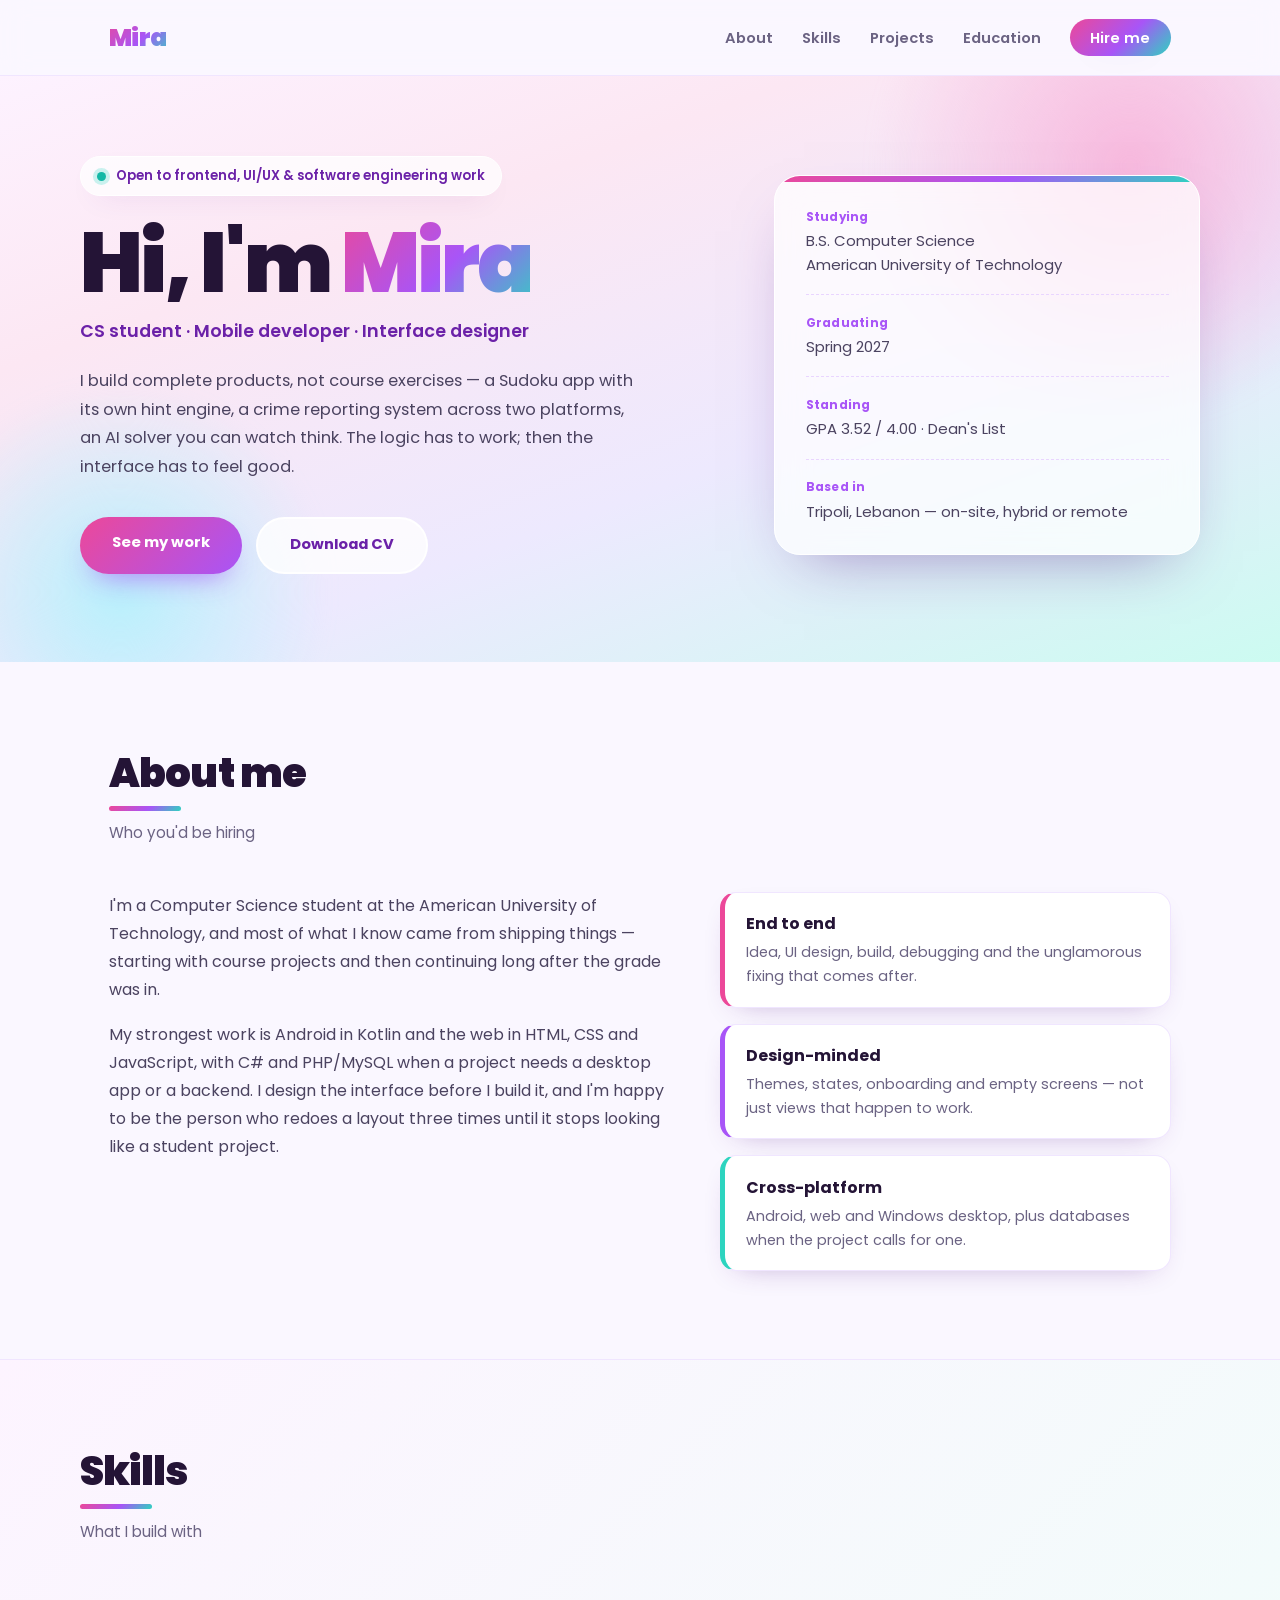
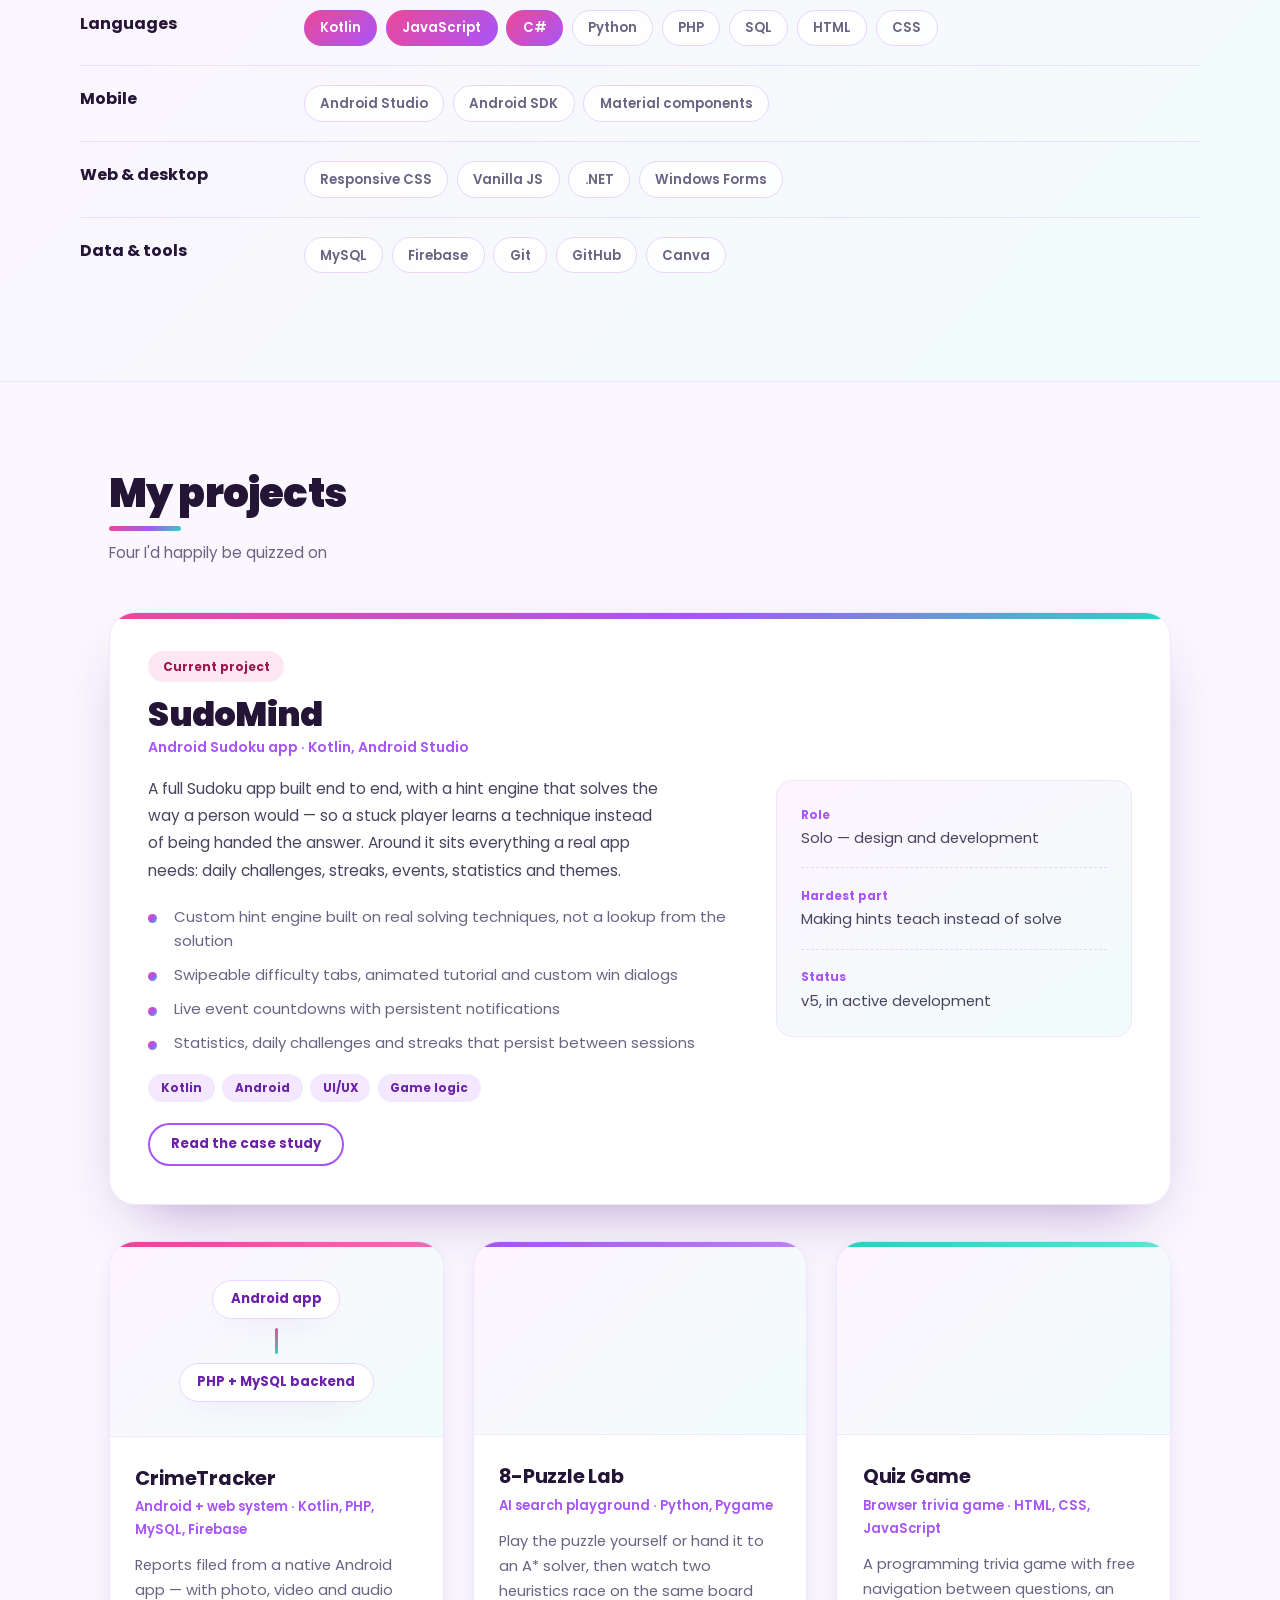
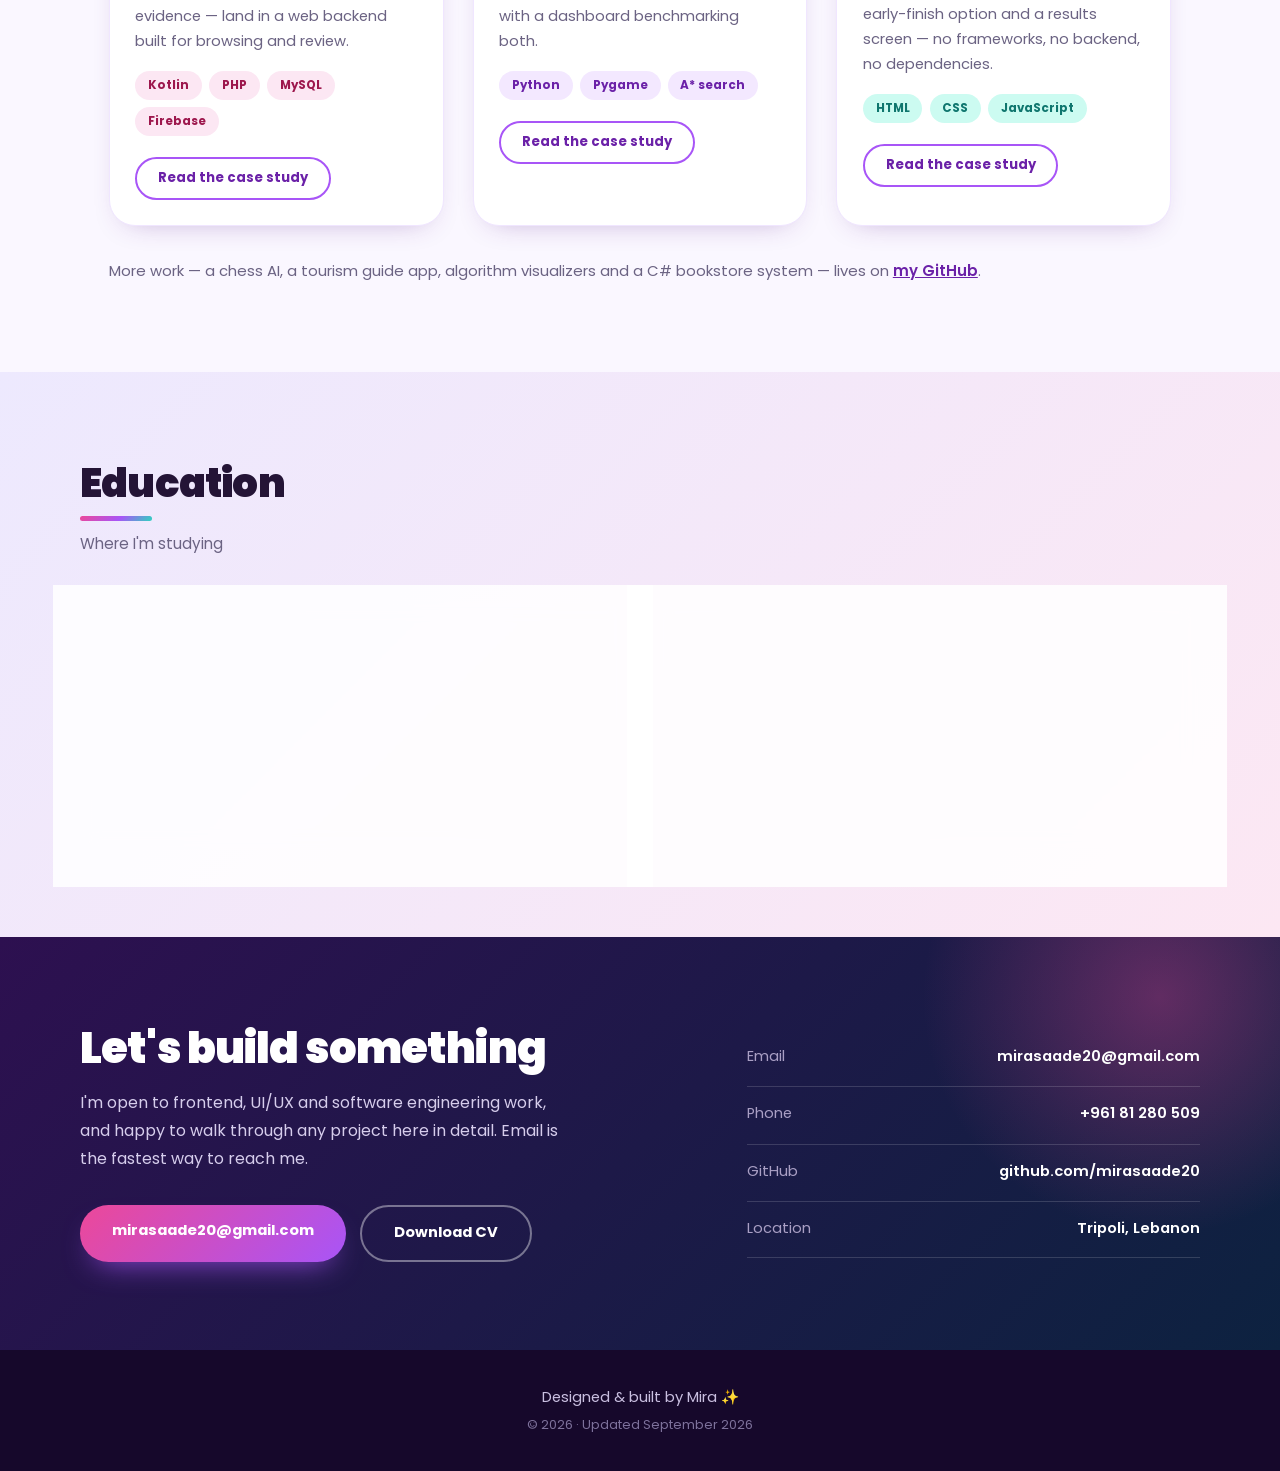
==== commit c51b48f2: "Update index.html" ====
(no text change in the page or its own stylesheets)
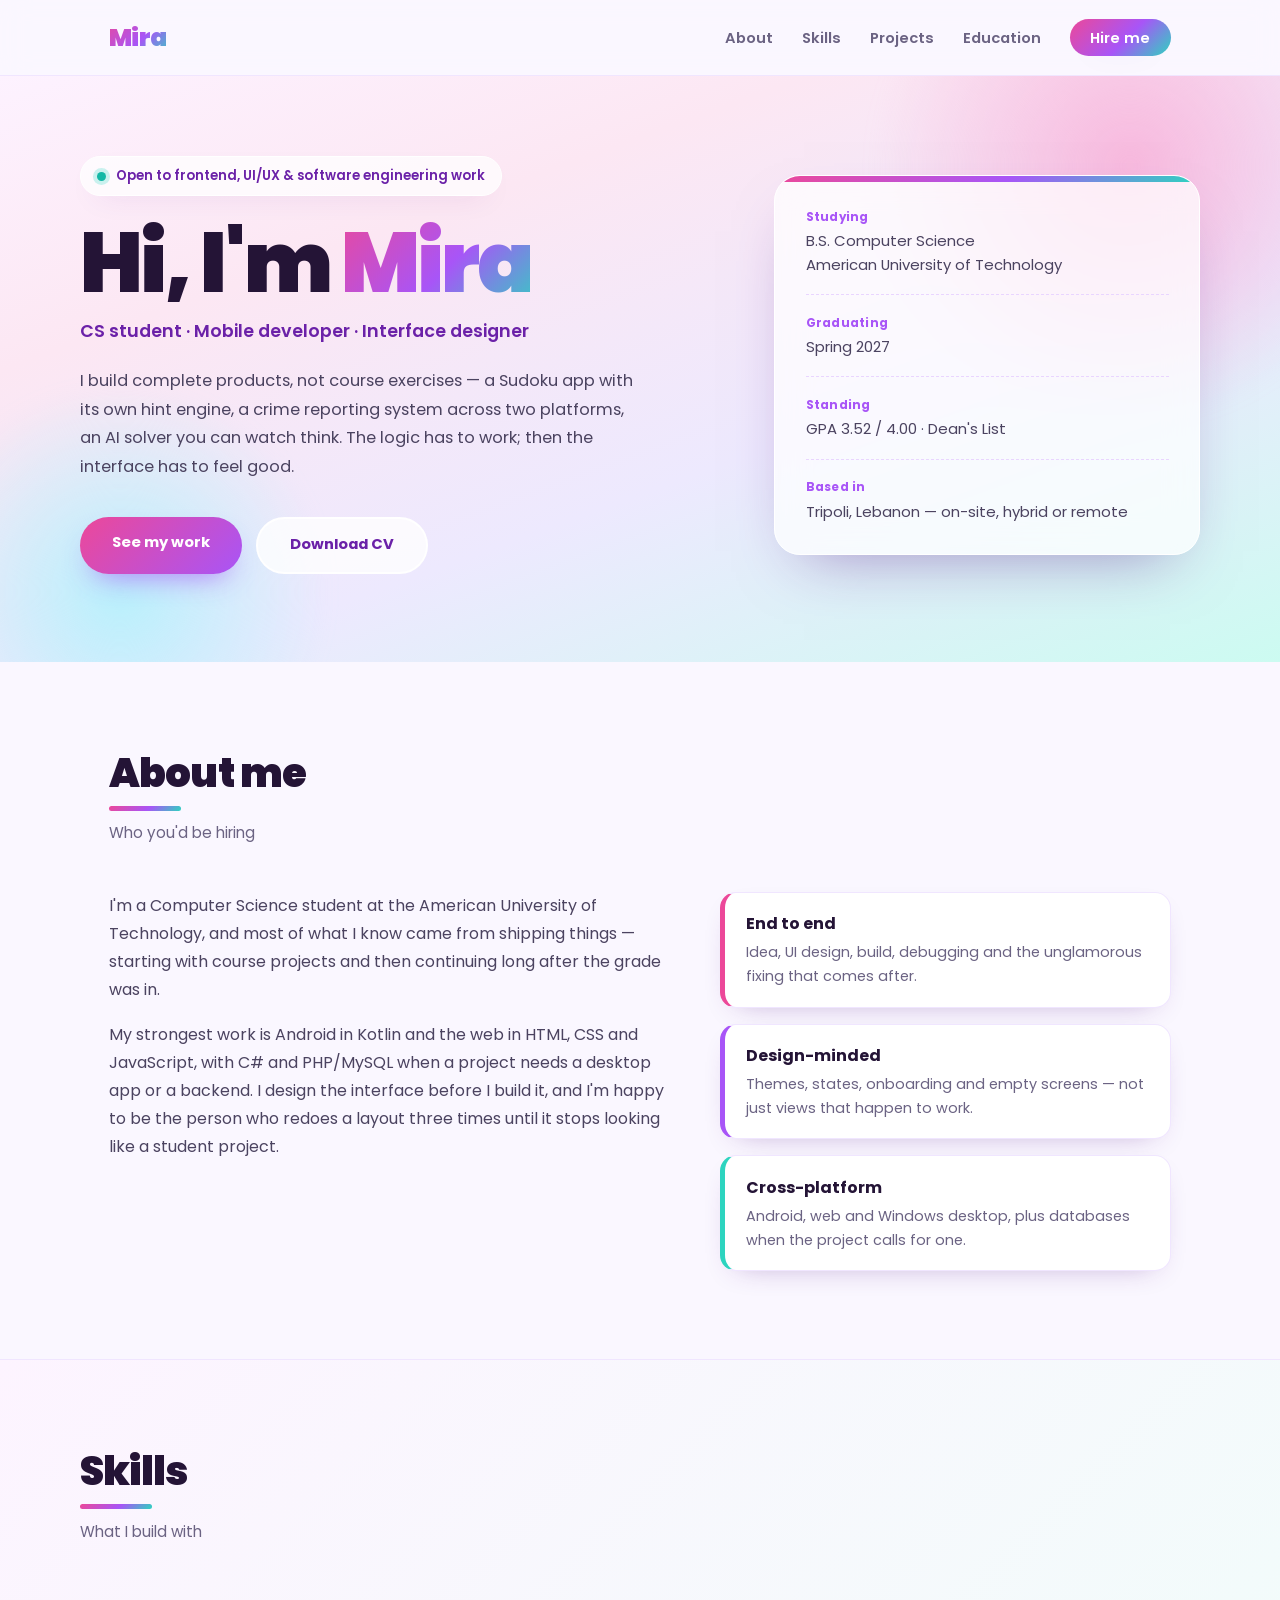
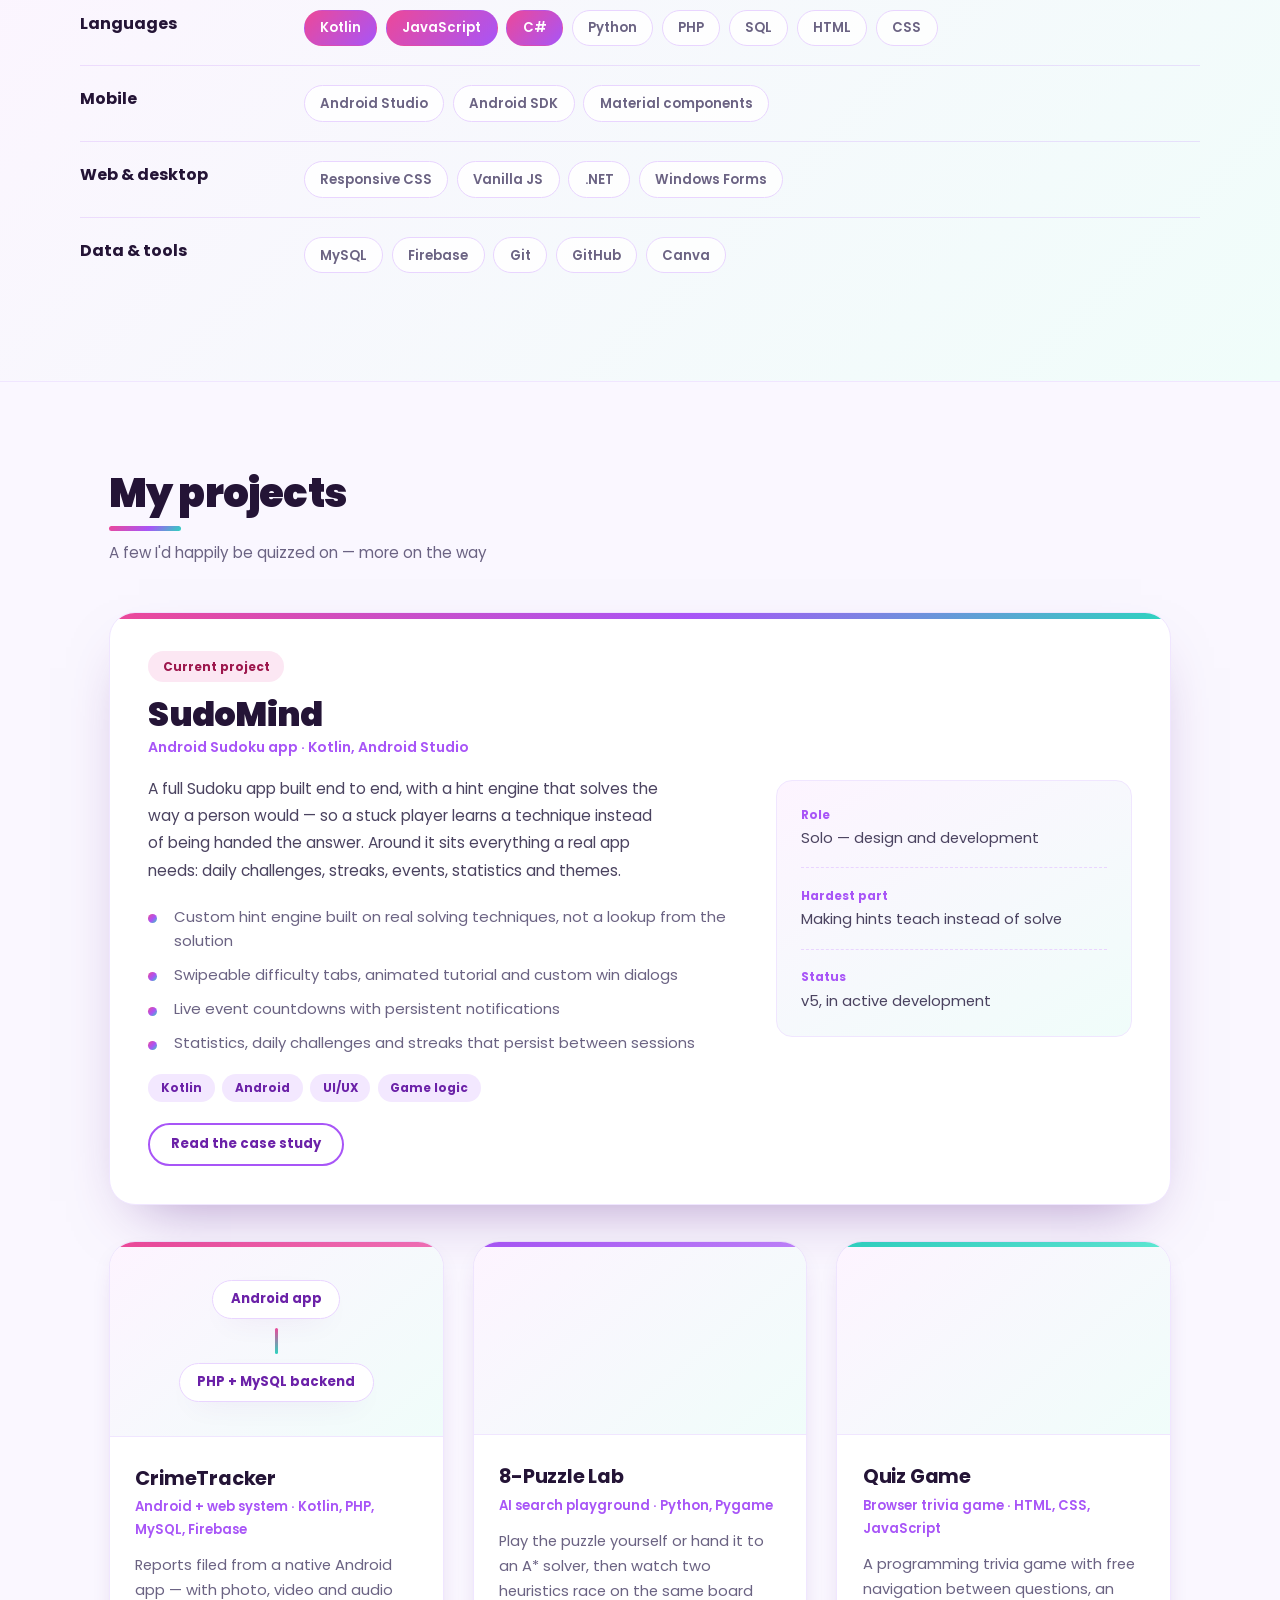
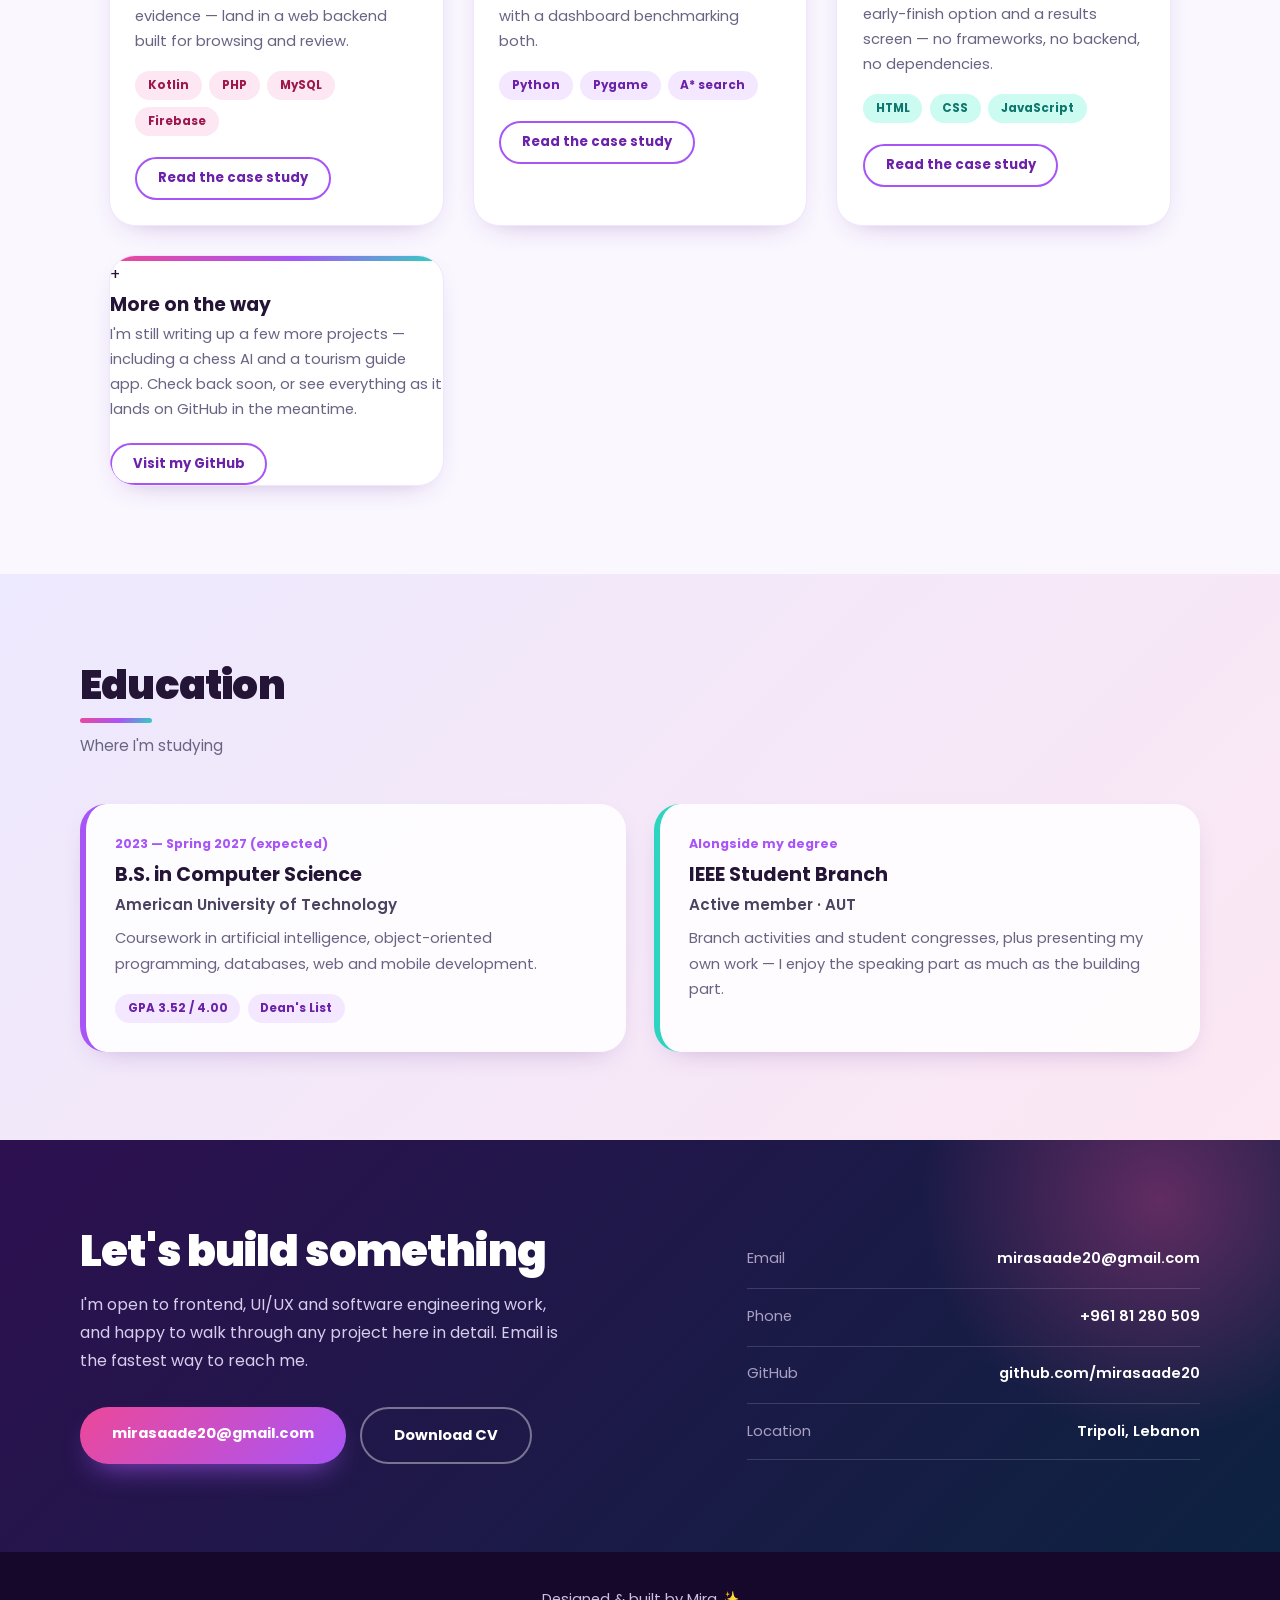
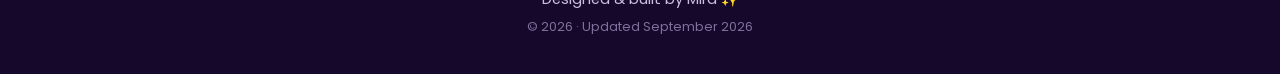
==== commit 3ec53ac9: "Update index.html" ====
--- a/index.html
+++ b/index.html
@@ -164,7 +164,7 @@
     <section id="projects">
       <div class="section-head">
         <h2>My projects</h2>
-        <p class="section-note">Four I'd happily be quizzed on</p>
+        <p class="section-note">A few I'd happily be quizzed on — more on the way</p>
       </div>
 
       <!-- FEATURED -->
@@ -275,12 +275,17 @@
           </div>
         </article>
 
-      </div>
-
-      <p class="projects-footnote">
-        More work — a chess AI, a tourism guide app, algorithm visualizers and a C# bookstore system — lives on
-        <a href="https://github.com/mirasaade20" target="_blank" rel="noopener">my GitHub</a>.
-      </p>
+        <article class="card card-soon" aria-label="More projects coming soon">
+          <div class="soon-icon" aria-hidden="true">+</div>
+          <h3>More on the way</h3>
+          <p class="card-desc">
+            I'm still writing up a few more projects — including a chess AI and a tourism guide app. Check back soon,
+            or see everything as it lands on GitHub in the meantime.
+          </p>
+          <a href="https://github.com/mirasaade20" target="_blank" rel="noopener" class="more-btn">Visit my GitHub</a>
+        </article>
+
+      </div>
     </section>
 
     <!-- ========== EDUCATION ========== -->
